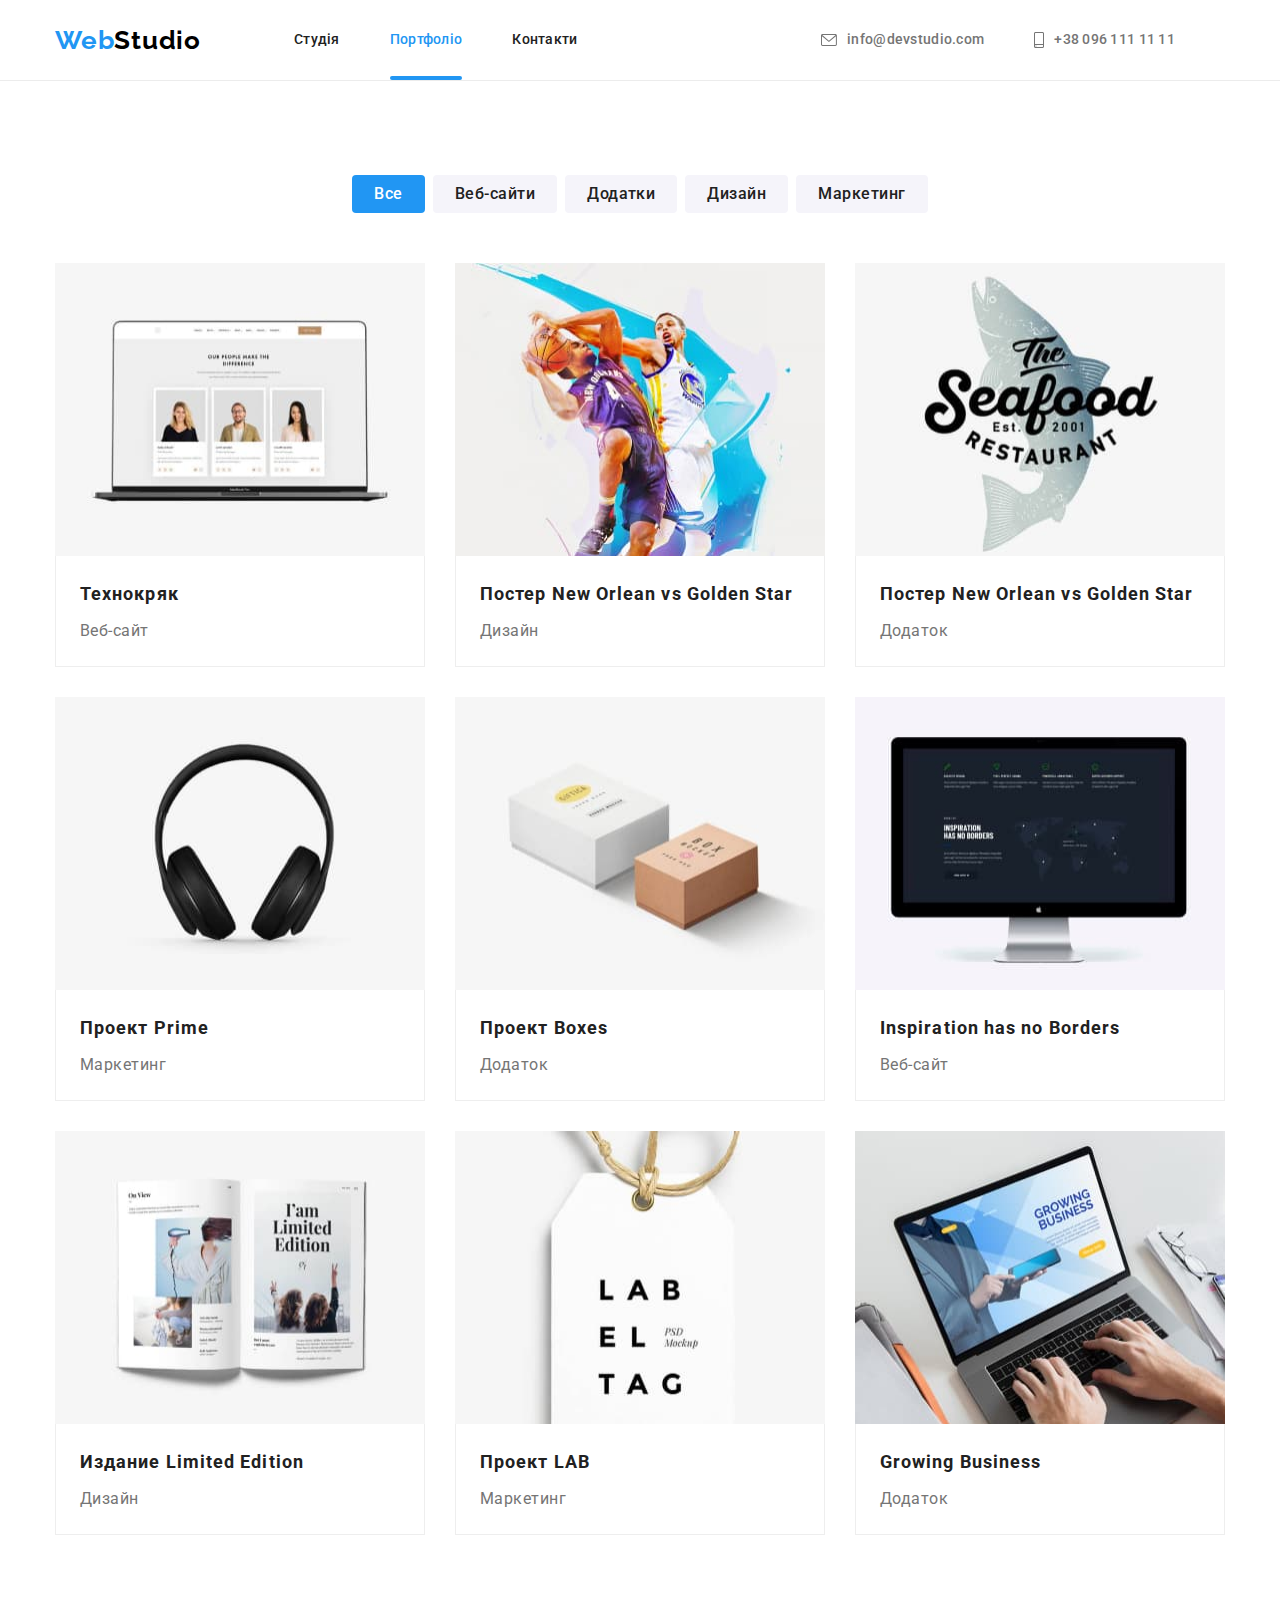
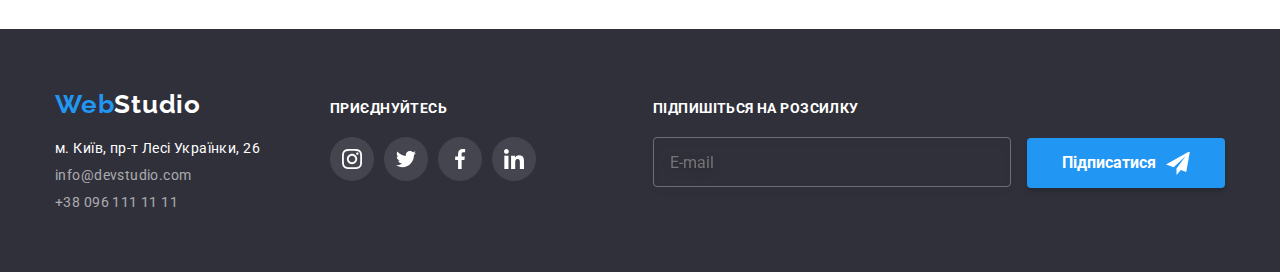
==== portfolio.html @ 0b7079de "Initial commit" ====
<!DOCTYPE html>
<html lang="uk">
  <head>
    <meta charset="UTF-8" />
    <meta http-equiv="X-UA-Compatible" content="IE=edge" />
    <meta name="viewport" content="width=device-width, initial-scale=1.0" />
    <title>WebStudio</title>
    <link rel="preconnect" href="https://fonts.googleapis.com" />
    <link rel="preconnect" href="https://fonts.gstatic.com" crossorigin />
    <link
      href="https://fonts.googleapis.com/css2?family=Raleway:wght@700&family=Roboto:wght@400;500;700;900&display=swap"
      rel="stylesheet"
    />
    <link
      rel="stylesheet"
      href="https://cdnjs.cloudflare.com/ajax/libs/modern-normalize/1.0.0/modern-normalize.min.css"
    />
    <link rel="stylesheet" href="./css/main.min.css" />
    <link rel="stylesheet" href="./css/styles.css" />
  </head>
  <body>
    <!--Header section-->
    <header class="header">
      <div class="container header__container">
        <nav class="nav">
          <a class="logo header__logo link" href="./index.html"
            ><span class="logo__accent">Web</span>Studio</a
          >

          <ul class="nav__list list">
            <li class="nav__item">
              <a class="nav__link link" href="./index.html">Студія</a>
            </li>

            <li class="nav__item">
              <a class="nav__link link nav__link--current" href="./portfolio.html">Портфоліо</a>
            </li>

            <li class="nav__item">
              <a class="nav__link link" href="">Контакти</a>
            </li>
          </ul>
        </nav>

        <ul class="header-contacts list">
          <li class="header-contacts__item">
            <a class="header-contacts__mail link" href="mailto:info@devstudio.com">
              <svg class="header-contacts__icon" width="16" height="12">
                <use href="./images/icons.svg#icon-mail"></use>
              </svg>
              info@devstudio.com
            </a>
          </li>

          <li class="header-contacts__item">
            <a class="header-contacts__phone link" href="tel:+380961111111">
              <svg class="header-contacts__icon" width="10" height="16">
                <use href="./images/icons.svg#icon-phone"></use>
              </svg>
              +38 096 111 11 11
            </a>
          </li>
        </ul>
      </div>
    </header>

    <main>
      <!--Portfolio-->

      <section class="portfolio section">
        <div class="container portfolio-container">
          <h1 class="visually-hidden">Портфоліо</h1>

          <!--Filter-->

          <ul class="filter-list list">
            <li class="filter-item">
              <button class="filter-btn filter-active-btn" type="button">Все</button>
            </li>
            <li class="filter-item">
              <button class="filter-btn" type="button">Веб-сайти</button>
            </li>
            <li class="filter-item">
              <button class="filter-btn" type="button">Додатки</button>
            </li>
            <li class="filter-item">
              <button class="filter-btn" type="button">Дизайн</button>
            </li>
            <li class="filter-item">
              <button class="filter-btn" type="button">Маркетинг</button>
            </li>
          </ul>

          <!--Portfolio list-->

          <ul class="portfolio-list list">
            <li class="portfolio-item">
              <a class="portfolio-link link" href="">
                <div class="portfolio-overlay">
                  <img
                    class="portfolio-img"
                    src="./images/portfolio/img1.jpg"
                    alt="Экран компьютера"
                    width="370"
                    height="295"
                  />
                  <div class="overlay">
                    <p class="overlay-text">
                      Ресурс пропонує комплексні пропозиції з різним рівнем функціоналу та сервісів.
                      Все це дозволить відвідувачу отримати вичерпні відомості про компанію чи
                      приватну особу.
                    </p>
                  </div>
                </div>
                <div class="portfolio-wrapper">
                  <h2 class="portfolio-title">Технокряк</h2>
                  <p class="portfolio-subtitle">Веб-сайт</p>
                </div>
              </a>
            </li>
            <li class="portfolio-item">
              <a class="portfolio-link link" href="">
                <div class="portfolio-overlay">
                  <img
                    class="portfolio-img"
                    src="./images/portfolio/img2.jpg"
                    alt="Дизайнерский рисунок баскетболистов"
                    width="370"
                    height="295"
                  />
                  <div class="overlay">
                    <p class="overlay-text">
                      Ресурс пропонує комплексні пропозиції з різним рівнем функціоналу та сервісів.
                      Все це дозволить відвідувачу отримати вичерпні відомості про компанію чи
                      приватну особу.
                    </p>
                  </div>
                </div>
                <div class="portfolio-wrapper">
                  <h2 class="portfolio-title">Постер New Orlean vs Golden Star</h2>
                  <p class="portfolio-subtitle">Дизайн</p>
                </div>
              </a>
            </li>
            <li class="portfolio-item">
              <a class="portfolio-link link" href="">
                <div class="portfolio-overlay">
                  <img
                    class="portfolio-img"
                    src="./images/portfolio/img3.jpg"
                    alt="Логотип ресторана с рыбными блюдами"
                    width="370"
                    height="295"
                  />
                  <div class="overlay">
                    <p class="overlay-text">
                      Ресурс пропонує комплексні пропозиції з різним рівнем функціоналу та сервісів.
                      Все це дозволить відвідувачу отримати вичерпні відомості про компанію чи
                      приватну особу.
                    </p>
                  </div>
                </div>
                <div class="portfolio-wrapper">
                  <h2 class="portfolio-title">Постер New Orlean vs Golden Star</h2>
                  <p class="portfolio-subtitle">Додаток</p>
                </div>
              </a>
            </li>
            <li class="portfolio-item">
              <a class="portfolio-link link" href="">
                <div class="portfolio-overlay">
                  <img
                    class="portfolio-img"
                    src="./images/portfolio/img4.jpg"
                    alt="Наушники"
                    width="370"
                    height="295"
                  />
                  <div class="overlay">
                    <p class="overlay-text">
                      Ресурс пропонує комплексні пропозиції з різним рівнем функціоналу та сервісів.
                      Все це дозволить відвідувачу отримати вичерпні відомості про компанію чи
                      приватну особу.
                    </p>
                  </div>
                </div>
                <div class="portfolio-wrapper">
                  <h2 class="portfolio-title">Проект Prime</h2>
                  <p class="portfolio-subtitle">Маркетинг</p>
                </div>
              </a>
            </li>
            <li class="portfolio-item">
              <a class="portfolio-link link" href="">
                <div class="portfolio-overlay">
                  <img
                    class="portfolio-img"
                    src="./images/portfolio/img5.jpg"
                    alt="Коробки"
                    width="370"
                    height="295"
                  />
                  <div class="overlay">
                    <p class="overlay-text">
                      Ресурс пропонує комплексні пропозиції з різним рівнем функціоналу та сервісів.
                      Все це дозволить відвідувачу отримати вичерпні відомості про компанію чи
                      приватну особу.
                    </p>
                  </div>
                </div>
                <div class="portfolio-wrapper">
                  <h2 class="portfolio-title">Проект Boxes</h2>
                  <p class="portfolio-subtitle">Додаток</p>
                </div>
              </a>
            </li>
            <li class="portfolio-item">
              <a class="portfolio-link link" href="">
                <div class="portfolio-overlay">
                  <img
                    class="portfolio-img"
                    src="./images/portfolio/img6.jpg"
                    alt="Монитор"
                    width="370"
                    height="295"
                  />
                  <div class="overlay">
                    <p class="overlay-text">
                      Ресурс пропонує комплексні пропозиції з різним рівнем функціоналу та сервісів.
                      Все це дозволить відвідувачу отримати вичерпні відомості про компанію чи
                      приватну особу.
                    </p>
                  </div>
                </div>
                <div class="portfolio-wrapper">
                  <h2 class="portfolio-title">Inspiration has no Borders</h2>
                  <p class="portfolio-subtitle">Веб-сайт</p>
                </div>
              </a>
            </li>
            <li class="portfolio-item">
              <a class="portfolio-link link" href="">
                <div class="portfolio-overlay">
                  <img
                    class="portfolio-img"
                    src="./images/portfolio/img7.jpg"
                    alt="Открытый журнал"
                    width="370"
                    height="295"
                  />
                  <div class="overlay">
                    <p class="overlay-text">
                      Ресурс пропонує комплексні пропозиції з різним рівнем функціоналу та сервісів.
                      Все це дозволить відвідувачу отримати вичерпні відомості про компанію чи
                      приватну особу.
                    </p>
                  </div>
                </div>
                <div class="portfolio-wrapper">
                  <h2 class="portfolio-title">Издание Limited Edition</h2>
                  <p class="portfolio-subtitle">Дизайн</p>
                </div>
              </a>
            </li>
            <li class="portfolio-item">
              <a class="portfolio-link link" href="">
                <div class="portfolio-overlay">
                  <img
                    class="portfolio-img"
                    src="./images/portfolio/img8.jpg"
                    alt="Бирка"
                    width="370"
                    height="295"
                  />
                  <div class="overlay">
                    <p class="overlay-text">
                      Ресурс пропонує комплексні пропозиції з різним рівнем функціоналу та сервісів.
                      Все це дозволить відвідувачу отримати вичерпні відомості про компанію чи
                      приватну особу.
                    </p>
                  </div>
                </div>
                <div class="portfolio-wrapper">
                  <h2 class="portfolio-title">Проект LAB</h2>
                  <p class="portfolio-subtitle">Маркетинг</p>
                </div>
              </a>
            </li>
            <li class="portfolio-item">
              <a class="portfolio-link link" href="">
                <div class="portfolio-overlay">
                  <img
                    class="portfolio-img"
                    src="./images/portfolio/img9.jpg"
                    alt="Открытый лептоп"
                    width="370"
                    height="295"
                  />
                  <div class="overlay">
                    <p class="overlay-text">
                      Ресурс пропонує комплексні пропозиції з різним рівнем функціоналу та сервісів.
                      Все це дозволить відвідувачу отримати вичерпні відомості про компанію чи
                      приватну особу.
                    </p>
                  </div>
                </div>
                <div class="portfolio-wrapper">
                  <h2 class="portfolio-title">Growing Business</h2>
                  <p class="portfolio-subtitle">Додаток</p>
                </div>
              </a>
            </li>
          </ul>
        </div>
      </section>
    </main>

    <!--Footer section-->
    <footer class="footer">
      <div class="footer__container container">
        <div class="footer__contacts">
          <a class="logo footer__logo link" href="./index.html"
            ><span class="logo__accent">Web</span>Studio</a
          >

          <address class="address">
            <a
              class="address__location link"
              href="https://goo.gl/maps/agiTG1LRNtwBtobM9"
              target="_blank"
              rel="noopener noreferrer"
              >м. Київ, пр-т Лесі&nbspУкраїнки,&nbsp26</a
            >
            <a class="address__mail link" href="mailto:info@devstudio.com"> info@devstudio.com</a>
            <a class="address__phone link" href="tel:+380961111111">+38 096 111 11 11</a>
          </address>
        </div>

        <div class="footer__wrapper">
          <p class="footer__title">приєднуйтесь</p>
          <ul class="footer__list list">
            <li class="footer__item">
              <a
                href="https://www.instagram.com/"
                class="footer__socials-link link"
                rel="noopener noreferrer"
                aria-label="instagram"
              >
                <svg class="footer__icon" width="20" height="20">
                  <use href="./images/icons.svg#icon-instagram"></use>
                </svg>
              </a>
            </li>
            <li class="footer__item">
              <a
                href="https://twitter.com/"
                class="footer__socials-link link"
                rel="noopener noreferrer"
                aria-label="twitter"
              >
                <svg class="footer__icon" width="20" height="20">
                  <use href="./images/icons.svg#icon-twitter"></use>
                </svg>
              </a>
            </li>
            <li class="footer__item">
              <a
                href="https://uk-ua.facebook.com/"
                class="footer__socials-link link"
                rel="noopener noreferrer"
                aria-label="facebook"
              >
                <svg class="footer__icon" width="20" height="20">
                  <use href="./images/icons.svg#icon-facebook"></use>
                </svg>
              </a>
            </li>
            <li class="footer__item">
              <a
                href="https://www.linkedin.com/"
                class="footer__socials-link link"
                rel="noopener noreferrer"
                aria-label="linkedin"
              >
                <svg class="footer__icon" width="20" height="20">
                  <use href="./images/icons.svg#icon-linkedin"></use>
                </svg>
              </a>
            </li>
          </ul>
        </div>

        <div class="subcription">
          <form name="subcription__form" autocomplete="on">
            <label class="subcription__label">
              <p class="subcription__title">Підпишіться на розсилку</p>
              <input
                class="subcription__input"
                type="email"
                name="subcription-email"
                placeholder="E-mail"
              />
            </label>
            <button class="subcription__btn" type="submit">
              <span>Підписатися</span>
              <svg class="subcription__icon" width="24" height="24">
                <use href="./images/icons.svg#icon-send"></use>
              </svg>
            </button>
          </form>
        </div>
      </div>
    </footer>
  </body>
</html>
---- css/main.min.css ----
:root{--primery-text-color: #212121;--secondary-text-color: #757575;--accent-text-color: #2196f3;--white-text-color: #ffffff;--accent-color: #2196f3;--primery-bgc-color: #ffffff;--secondary-bgc-color: #2f303a;--anim-hover: 250ms cubic-bezier(0.4, 0, 0.2, 1)}.visually-hidden{position:absolute;white-space:nowrap;width:1px;height:1px;overflow:hidden;border:0;padding:0;clip:rect(0 0 0 0);-webkit-clip-path:inset(50%);clip-path:inset(50%);margin:-1px}body{font-family:Roboto,sans-serif}.no-scroll{overflow:hidden}h1,h2,h3,h4,h5,p{margin:0}img{display:block}.link{text-decoration:none}.list{list-style:none;padding:0;margin:0}.section{padding-top:94px;padding-bottom:94px}.container{width:1200px;margin-left:auto;margin-right:auto;padding-left:15px;padding-right:15px}.section-title{font-weight:700;font-size:36px;line-height:1.16;text-align:center;letter-spacing:.03em;color:var(--primery-text-color);margin-bottom:50px}.hero__btn{display:block;font-weight:700;font-size:16px;line-height:1.875;font-family:inherit;color:var(--white-text-color);background-color:var(--accent-color);cursor:pointer;margin-left:auto;margin-right:auto;padding:10px 32px;-webkit-box-shadow:0px 4px 4px rgba(0,0,0,.15);box-shadow:0px 4px 4px rgba(0,0,0,.15);border-radius:4px;border-color:rgba(0,0,0,0);-webkit-transition:background-color var(--anim-hover);transition:background-color var(--anim-hover)}.hero__btn:hover,.hero__btn:focus{background-color:#188ce8}.logo{color:#000;font-family:"Raleway";font-weight:700;font-size:26px;line-height:1.19;letter-spacing:.03em}.logo__accent{color:var(--accent-text-color)}.header__logo{margin-right:93px}.footer__logo{display:block;color:var(--white-text-color);margin-right:0;margin-bottom:20px}.nav{display:-webkit-box;display:-ms-flexbox;display:flex;-webkit-box-align:center;-ms-flex-align:center;align-items:center}.nav__list{display:-webkit-box;display:-ms-flexbox;display:flex}.nav__item{font-weight:500;font-size:14px;line-height:1.14;letter-spacing:.02em;margin-right:50px}.nav__item__item:last-child{margin-right:0}.nav__link{display:block;padding-top:32px;padding-bottom:32px;color:var(--primery-text-color);-webkit-transition:color var(--anim-hover);transition:color var(--anim-hover)}.nav__link--current{color:var(--accent-text-color);position:relative}.nav__link--current::after{content:"";display:block;width:100%;height:4px;background-color:#2196f3;border-radius:2px;position:absolute;bottom:0}.nav__link:hover,.nav__link:focus{color:var(--accent-text-color)}.socials__link{display:-webkit-box;display:-ms-flexbox;display:flex;-webkit-box-align:center;-ms-flex-align:center;align-items:center;-webkit-box-pack:center;-ms-flex-pack:center;justify-content:center;width:40px;height:40px;border-radius:50%;color:#afb1b8;-webkit-transition:background-color var(--anim-hover),color var(--anim-hover);transition:background-color var(--anim-hover),color var(--anim-hover)}.socials__link:hover,.socials__link:focus{background-color:var(--accent-color);color:#fff}.socials__icon{fill:currentColor}.address__location,.address__mail,.address__phone{font-family:"Roboto";font-style:normal;font-weight:400;font-size:14px;line-height:1.2727272727;letter-spacing:.03em;color:#fff;-webkit-transition:color var(--anim-hover);transition:color var(--anim-hover)}.address a{display:block;margin-bottom:9px}.address a:last-child{margin-bottom:0px}.address__location{color:var(--white-text-color)}.address__mail,.address__phone{color:rgba(255,255,255,.6)}.address__location:focus,.address__mail:focus,.address__phone:focus,.address__location:hover,.address__mail:hover,.address__phone:hover{color:var(--accent-text-color)}.header{background-color:var(rimery-bgc-color);border-bottom:1px solid #ececec}.header__container{display:-webkit-box;display:-ms-flexbox;display:flex;-webkit-box-align:center;-ms-flex-align:center;align-items:center}.header-contacts{display:-webkit-box;display:-ms-flexbox;display:flex;margin-left:auto}.header-contacts__item{margin-right:50px;display:-webkit-box;display:-ms-flexbox;display:flex;-webkit-box-align:center;-ms-flex-align:center;align-items:center;gap:10px}.header-contacts__mail,.header-contacts__phone{font-weight:500;font-size:14px;line-height:1.14;letter-spacing:.02em;padding-top:32px;padding-bottom:32px;color:var(--secondary-text-color);display:-webkit-box;display:-ms-flexbox;display:flex;-webkit-box-align:center;-ms-flex-align:center;align-items:center;-webkit-transition:color var(--anim-hover);transition:color var(--anim-hover)}.header-contacts__item{display:-webkit-box;display:-ms-flexbox;display:flex;-ms-flex-wrap:nowrap;flex-wrap:nowrap}.header-contacts__mail:hover,.header-contacts__phone:hover,.header-contacts__mail:focus,.header-contacts__phone:focus{color:var(--accent-text-color)}.header-contacts__icon{margin-right:10px;fill:currentColor}.hero{background-color:var(--secondary-bgc-color);max-width:1600px;margin-left:auto;margin-right:auto;background-image:-webkit-gradient(linear, left top, left bottom, from(rgba(47, 48, 58, 0.4)), to(rgba(47, 48, 58, 0.4))),url("../images/hero/hero-bg.jpg");background-image:linear-gradient(to bottom, rgba(47, 48, 58, 0.4), rgba(47, 48, 58, 0.4)),url("../images/hero/hero-bg.jpg");background-repeat:no-repeat;background-position:center,center}.hero__container{padding-top:200px;padding-bottom:200px}.hero__title{font-weight:900;font-size:44px;line-height:1.36;text-align:center;letter-spacing:.06em;text-transform:uppercase;color:var(--white-text-color);margin-top:0;margin-bottom:30px}.about__list{display:-webkit-box;display:-ms-flexbox;display:flex;gap:30px}.about__thumb{width:270px;min-height:120px;background-color:#f5f4fa;border-radius:4px;display:-webkit-box;display:-ms-flexbox;display:flex;-webkit-box-align:center;-ms-flex-align:center;align-items:center;-webkit-box-pack:center;-ms-flex-pack:center;justify-content:center;gap:30px;margin-bottom:30px}.about__title{font-weight:700;font-size:14px;line-height:1.14;letter-spacing:.03em;text-transform:uppercase;color:var(--primery-text-color);margin-bottom:10px}.about__desc{font-size:14px;line-height:1.71;letter-spacing:.03em;color:var(--secondary-text-color);width:270px}.occupation{padding-top:0}.occupation__list{display:-webkit-box;display:-ms-flexbox;display:flex;gap:30px}.occupation__img{display:block}.occupation__thumb{position:relative}.occupation__label{position:absolute;bottom:0;width:100%;text-align:center;padding-top:27px;padding-bottom:27px;font-weight:700;font-size:14px;line-height:1.1428571429;letter-spacing:.03em;text-transform:uppercase;color:#fff;background:rgba(47,48,58,.8)}.team{background-color:#f5f4fa}.team__list{display:-webkit-box;display:-ms-flexbox;display:flex;gap:30px}.team__wrapper{padding-top:30px;padding-bottom:30px;background-color:#fff;-webkit-box-shadow:0px 1px 3px rgba(0,0,0,.12),0px 1px 1px rgba(0,0,0,.14),0px 2px 1px rgba(0,0,0,.2);box-shadow:0px 1px 3px rgba(0,0,0,.12),0px 1px 1px rgba(0,0,0,.14),0px 2px 1px rgba(0,0,0,.2);border-radius:0px 0px 4px 4px}.team__employee{font-weight:500;font-size:16px;line-height:1.18;color:var(--primery-text-color);text-align:center;margin-bottom:10px}.team__profession{display:block;font-weight:400;font-size:16px;line-height:1.18;text-align:center;letter-spacing:.03em;color:var(--secondary-text-color);margin-bottom:16px}.team__socials{display:-webkit-box;display:-ms-flexbox;display:flex;-webkit-box-align:center;-ms-flex-align:center;align-items:center;-webkit-box-pack:center;-ms-flex-pack:center;justify-content:center;gap:10px}.clients__list{display:-webkit-box;display:-ms-flexbox;display:flex;-ms-flex-wrap:nowrap;flex-wrap:nowrap;-webkit-box-pack:center;-ms-flex-pack:center;justify-content:center;gap:30px}.clients__item{display:-webkit-box;display:-ms-flexbox;display:flex}.clients__link{display:-webkit-box;display:-ms-flexbox;display:flex;width:170px;height:92px;border:1px solid #afb1b8;border-radius:4px;-webkit-box-align:center;-ms-flex-align:center;align-items:center;-webkit-box-pack:center;-ms-flex-pack:center;justify-content:center;color:#afb1b8;-webkit-transition:color var(--anim-hover),border var(--anim-hover);transition:color var(--anim-hover),border var(--anim-hover)}.clients__link:hover,.clients__link:focus{color:var(--accent-text-color);border:1px solid var(--accent-text-color)}.clients__icon{fill:currentColor}.footer{background-color:var(--secondary-bgc-color);padding-top:60px;padding-bottom:60px}.footer__container{display:-webkit-box;display:-ms-flexbox;display:flex;-webkit-box-align:baseline;-ms-flex-align:baseline;align-items:baseline;-webkit-box-pack:start;-ms-flex-pack:start;justify-content:flex-start}.footer__contacts{margin-right:70px}.footer__title,.subcription__title{font-family:"Roboto";font-weight:700;font-size:14px;line-height:1.2142857143;letter-spacing:.03em;text-transform:uppercase;color:var(--white-text-color);margin-bottom:20px}.footer__wrapper{margin-right:93px}.footer__list{display:-webkit-box;display:-ms-flexbox;display:flex;-ms-flex-line-pack:center;align-content:center;gap:10px}.footer__socials-link{width:44px;height:44px;border-radius:50%;background-color:rgba(255,255,255,.1);color:var(--white-text-color);display:-webkit-box;display:-ms-flexbox;display:flex;-webkit-box-align:center;-ms-flex-align:center;align-items:center;-webkit-box-pack:center;-ms-flex-pack:center;justify-content:center;-webkit-transition:background-color var(--anim-hover);transition:background-color var(--anim-hover)}.footer__socials-link:focus,.footer__socials-link:hover{background-color:#2196f3}.footer__icon{fill:currentColor}.subcription{margin-left:auto}.subcription__input{width:358px;height:50px;border:1px solid rgba(255,255,255,.3);-webkit-filter:drop-shadow(0px 4px 4px rgba(0, 0, 0, 0.15));filter:drop-shadow(0px 4px 4px rgba(0, 0, 0, 0.15));border-radius:4px;background-color:rgba(0,0,0,0);padding:15px 16px;margin-right:12px;outline:none;color:var(--white-text-color);-webkit-transition:border-color var(--anim-hover);transition:border-color var(--anim-hover)}.subcription__input:focus{border-color:#eee}.subcription__btn{display:-webkit-inline-box;display:-ms-inline-flexbox;display:inline-flex;width:198px;height:50px;padding:10px 28px;font-weight:700;font-size:16px;line-height:1.875;font-family:inherit;color:var(--white-text-color);cursor:pointer;background:#2196f3;-webkit-box-shadow:0px 4px 4px rgba(0,0,0,.15);box-shadow:0px 4px 4px rgba(0,0,0,.15);border-radius:4px;border-color:rgba(0,0,0,0);-webkit-box-align:center;-ms-flex-align:center;align-items:center;-webkit-box-pack:center;-ms-flex-pack:center;justify-content:center}.subcription__btn>span{margin-right:10px}.backdrop{position:fixed;top:0;left:0;width:100%;height:100%;background-color:rgba(0,0,0,.2);z-index:1000;-webkit-transition:opacity 500ms ease-in-out,visibility 500ms ease-in-out;transition:opacity 500ms ease-in-out,visibility 500ms ease-in-out}.backdrop--is-hidden{opacity:0;visibility:hidden;pointer-events:none}.modal{position:absolute;top:50%;left:50%;-webkit-transform:translate(-50%, -50%) scale(1);transform:translate(-50%, -50%) scale(1);width:528px;background-color:#fff;-webkit-box-shadow:0px 1px 3px rgba(0,0,0,.12),0px 1px 1px rgba(0,0,0,.14),0px 2px 1px rgba(0,0,0,.2);box-shadow:0px 1px 3px rgba(0,0,0,.12),0px 1px 1px rgba(0,0,0,.14),0px 2px 1px rgba(0,0,0,.2);border-radius:4px;padding:40px;-webkit-transition:opacity 500ms ease-in-out 200ms,-webkit-transform 500ms ease-in-out 200ms;transition:opacity 500ms ease-in-out 200ms,-webkit-transform 500ms ease-in-out 200ms;transition:transform 500ms ease-in-out 200ms,opacity 500ms ease-in-out 200ms;transition:transform 500ms ease-in-out 200ms,opacity 500ms ease-in-out 200ms,-webkit-transform 500ms ease-in-out 200ms}.backdrop--is-hidden .modal{-webkit-transform:translate(-30%, -30%) scale(0.3) rotate(1turn);transform:translate(-30%, -30%) scale(0.3) rotate(1turn)}.modal__btn--close{position:absolute;top:8px;right:8px;display:-webkit-box;display:-ms-flexbox;display:flex;-webkit-box-align:center;-ms-flex-align:center;align-items:center;-webkit-box-pack:center;-ms-flex-pack:center;justify-content:center;width:30px;height:30px;padding:0;border:1px solid rgba(0,0,0,.1);border-radius:50%;background-color:rgba(0,0,0,0);cursor:pointer}.modal__btn--close>.modal__icon--close{fill:#000;-webkit-transition:fill var(--anim-hover);transition:fill var(--anim-hover)}.modal__btn--close:focus>.modal__icon--close,.modal__btn--close:hover>.modal__icon--close{fill:var(--accent-color)}.modal__form{display:-webkit-box;display:-ms-flexbox;display:flex;-webkit-box-orient:vertical;-webkit-box-direction:normal;-ms-flex-direction:column;flex-direction:column;-webkit-box-align:center;-ms-flex-align:center;align-items:center}.modal__title{font-weight:700;font-size:20px;line-height:1.15;text-align:center;letter-spacing:.03em;color:#212121;margin-bottom:12px}.modal__field{display:block;position:relative;margin-bottom:10px}.modal__field--last{margin-bottom:20px}.modal__desc{display:block;font-weight:400;font-size:12px;line-height:1.1666666667;letter-spacing:.01em;color:#757575;margin-bottom:4px}.modal__input{height:40px;width:448px;border:1px solid rgba(33,33,33,.2);border-radius:4px;padding:12px 42px;cursor:pointer;outline:none;-webkit-transition:border-color var(--anim-hover),fill var(--anim-hover);transition:border-color var(--anim-hover),fill var(--anim-hover)}.modal__input:focus{border-color:#188ce8}.modal__textarea{resize:none;width:448px;height:120px;border:1px solid rgba(33,33,33,.2);border-radius:4px;font-weight:400;font-size:12px;line-height:14px;letter-spacing:.01em;color:#000;padding:12px 16px;outline:none;-webkit-transition:border-color var(--anim-hover);transition:border-color var(--anim-hover)}.modal__textarea:focus{border-color:#188ce8}.modal__input-icon{position:absolute;top:28px;left:12px;fill:#000}.modal__input:focus+.modal__input-icon{fill:#188ce8}.modal__agreement{display:-webkit-box;display:-ms-flexbox;display:flex;-webkit-box-align:baseline;-ms-flex-align:baseline;align-items:baseline;gap:9px;font-weight:400;font-size:14px;line-height:1.7142857143;letter-spacing:.03em;color:#757575;margin-bottom:30px;padding-left:9px;position:relative}.modal__text{-webkit-user-select:none;-moz-user-select:none;-ms-user-select:none;user-select:none}.modal__link{color:var(--accent-text-color);text-decoration:underline}.modal__btn--submit{display:block;font-weight:700;font-size:16px;line-height:1.875;font-family:inherit;color:var(--white-text-color);background-color:var(--accent-color);cursor:pointer;margin-left:0 auto;padding:10px 52px;-webkit-box-shadow:0px 4px 4px rgba(0,0,0,.15);box-shadow:0px 4px 4px rgba(0,0,0,.15);border-radius:4px;border-color:rgba(0,0,0,0)}.modal__agreement-icon{-ms-flex-item-align:center;align-self:center}.modal__agreement-icon--check{opacity:0}.modal__agreement-input:checked+.modal__agreement-icon .modal__agreement-icon--check{opacity:1}.modal__agreement-input--visuaaly-hidden{position:absolute;white-space:nowrap;width:1px;height:1px;overflow:hidden;border:0;padding:0;clip:rect(0 0 0 0);-webkit-clip-path:inset(50%);clip-path:inset(50%);margin:-1px}.filter-btn{display:block;max-width:150px;min-width:25px;min-height:26px;padding:6px 22px;font-weight:500;font-size:16px;line-height:1.62;text-align:center;letter-spacing:.03em;font-family:inherit;color:var(--primery-text-color);background-color:#f5f4fa;cursor:pointer;border:none;border-radius:4px;-webkit-transition:color var(--anim-hover),background-color var(--anim-hover);transition:color var(--anim-hover),background-color var(--anim-hover)}.filter-btn:hover,.filter-btn:focus{color:var(--white-text-color);background-color:var(--accent-color);-webkit-box-shadow:0px 3px 1px rgba(0,0,0,.1),0px 1px 2px rgba(0,0,0,.08),0px 2px 2px rgba(0,0,0,.12);box-shadow:0px 3px 1px rgba(0,0,0,.1),0px 1px 2px rgba(0,0,0,.08),0px 2px 2px rgba(0,0,0,.12)}.filter-active-btn{background-color:var(--accent-color);color:var(--white-text-color)}.filter-list{display:-webkit-box;display:-ms-flexbox;display:flex;margin-bottom:50px;-webkit-box-pack:center;-ms-flex-pack:center;justify-content:center;gap:8px}.portfolio-title{font-weight:700;font-size:18px;line-height:2;letter-spacing:.06em;color:var(--primery-text-color);margin-bottom:4px}.portfolio-subtitle{font-weight:400;font-size:16px;line-height:1.88;letter-spacing:.03em;color:var(--secondary-text-color)}.portfolio-list{display:-webkit-box;display:-ms-flexbox;display:flex;-ms-flex-wrap:wrap;flex-wrap:wrap;gap:30px}.portfolio-item{-ms-flex-preferred-size:calc((100% - 30 * (3 - 1)) / 3);flex-basis:calc((100% - 30 * (3 - 1)) / 3);-webkit-transition:-webkit-box-shadow var(--anim-hover);transition:-webkit-box-shadow var(--anim-hover);transition:box-shadow var(--anim-hover);transition:box-shadow var(--anim-hover), -webkit-box-shadow var(--anim-hover)}.portfolio-item:hover,.portfolio-item:focus{-webkit-box-shadow:0px 1px 1px rgba(0,0,0,.12),0px 4px 4px rgba(0,0,0,.06),1px 4px 6px rgba(0,0,0,.16);box-shadow:0px 1px 1px rgba(0,0,0,.12),0px 4px 4px rgba(0,0,0,.06),1px 4px 6px rgba(0,0,0,.16)}.portfolio-img{display:block;margin-bottom:-2px}.portfolio-overlay{position:relative;overflow:hidden}.overlay{position:absolute;top:0;left:0;width:100%;background-color:rgba(33,150,243,.9);-webkit-transform:translateY(100%);transform:translateY(100%);-webkit-transition:-webkit-transform 500ms ease-in;transition:-webkit-transform 500ms ease-in;transition:transform 500ms ease-in;transition:transform 500ms ease-in, -webkit-transform 500ms ease-in}.portfolio-link:hover .overlay{-webkit-transform:translateY(0);transform:translateY(0)}.overlay-text{font-weight:400;font-size:18px;line-height:1.5555555556;letter-spacing:.03em;padding:63px 24px;color:#fff;-webkit-user-select:none;-moz-user-select:none;-ms-user-select:none;user-select:none}.portfolio-wrapper{padding:20px 24px;border:1px solid #eee;border-top:none}/*# sourceMappingURL=main.min.css.map */
---- css/styles.css ----
/* :root {
  --primery-text-color: #212121;
  --secondary-text-color: #757575;
  --accent-text-color: #2196f3;
  --white-text-color: #ffffff;

  --accent-color: #2196f3;
  --primery-bgc-color: #ffffff;
  --secondary-bgc-color: #2f303a;

  --anim-hover: 250ms cubic-bezier(0.4, 0, 0.2, 1);
}

body {
  font-family: Roboto, sans-serif;
}

.no-scroll {
  overflow: hidden;
} */

/* reset styles*/

/* h1,
h2,
h3,
h4,
h5,
p {
  margin: 0;
}

img {
  display: block;
}

.link {
  text-decoration: none;
}

.list {
  list-style: none;
  padding: 0;
  margin: 0;
} */

/* .container {
  width: 1200px;
   margin-left: auto;
  margin-right: auto;
  padding-left: 15px;
  padding-right: 15px;
} */

/* .section {
  padding-top: 94px;
  padding-bottom: 94px;
  } */

/* .section-title {
  margin-bottom: 50px;

  font-weight: 700;
  font-size: 36px;
  line-height: 1.16;
  text-align: center;
  letter-spacing: 0.03em;
  color: var(--primery-text-color);
} */

/**
|============================
| Header
|============================
*/

/* .header {
  background-color: var(rimery-bgc-color);
  border-bottom: 1px solid #ececec;
}

.header__container {
  display: flex;
  align-items: center;
} */

/* .logo {
  color: #000000;
  font-family: 'Raleway';
  font-weight: 700;
  font-size: 26px;
  line-height: 1.19;
  letter-spacing: 0.03em;
}

.logo__accent {
  color: var(--accent-text-color);
}

.header__logo {
  margin-right: 93px;
} */

/* .nav {
  display: flex;
  align-items: center;
}

.nav__list {
  display: flex;
}

.nav__item {
  font-weight: 500;
  font-size: 14px;
  line-height: 1.14;
  letter-spacing: 0.02em;
  margin-right: 50px;
}

.nav__item:last-child {
  margin-right: 0;
}

.nav__link {
  display: block;
  padding-top: 32px;
  padding-bottom: 32px;
  color: var(--primery-text-color);

  transition: color var(--anim-hover);
}

.nav__link--current {
  color: var(--accent-text-color);
  position: relative;
}

.nav__link--current::after {
  content: '';
  display: block;
  width: 100%;
  height: 4px;
  background-color: rgba(33, 150, 243, 1);
  border-radius: 2px;

  position: absolute;
  bottom: 0;
}

.nav__link:hover,
.nav__link:focus {
  color: var(--accent-text-color);
} */

/* .header-contacts {
  display: flex;
  margin-left: auto;
}

.header-contacts__item {
  margin-right: 50px;
  display: flex;
  align-items: center;
  gap: 10px;
}

.header-contacts__mail,
.header-contacts__phone {
  font-weight: 500;
  font-size: 14px;
  line-height: 1.14;
  letter-spacing: 0.02em;

  padding-top: 32px;
  padding-bottom: 32px;

  color: var(--secondary-text-color);

  display: flex;
  align-items: center;
  transition: color var(--anim-hover);
}

.header-contacts__item {
  display: flex;
  flex-wrap: nowrap;
}

.header-contacts__mail:hover,
.header-contacts__phone:hover,
.header-contacts__mail:focus,
.header-contacts__phone:focus {
  color: var(--accent-text-color);
}

.header-contacts__icon {
  margin-right: 10px;
  fill: currentColor;
} */

/**
|============================
| Main page
|============================
*/

/**
|============================
| Неrо section
|============================
*/

/* .hero {
  background-color: var(--secondary-bgc-color);
  max-width: 1600px;
  margin-left: auto;
  margin-right: auto;
  background-image: linear-gradient(to bottom, rgba(47, 48, 58, 0.4), rgba(47, 48, 58, 0.4)),
    url('../images/hero/hero-bg.jpg');
  background-repeat: no-repeat;
  background-position: center, center;
}

.hero__container {
  padding-top: 200px;
  padding-bottom: 200px;
}

.hero__title {
  font-weight: 900;
  font-size: 44px;
  line-height: 1.36;
  text-align: center;
  letter-spacing: 0.06em;
  text-transform: uppercase;
  color: var(--white-text-color);

  margin-top: 0;
  margin-bottom: 30px;
} */

/* .hero__btn {
  display: block;

  font-weight: 700;
  font-size: 16px;
  line-height: calc(30 / 16);
  font-family: inherit;

  color: var(--white-text-color);
  background-color: var(--accent-color);

  cursor: pointer;
  margin-left: auto;
  margin-right: auto;
  padding: 10px 32px;

  box-shadow: 0px 4px 4px rgba(0, 0, 0, 0.15);
  border-radius: 4px;
  border-color: transparent;

  transition: background-color var(--anim-hover);
}

.hero__btn:hover,
.hero__btn:focus {
  background-color: #188ce8;
} */

/**
|============================
| About section
|============================
*/

/* .about__list {
  display: flex;
  gap: 30px;
}

.about__thumb {
  width: 270px;
  min-height: 120px;
  background-color: #f5f4fa;
  border-radius: 4px;

  display: flex;
  align-items: center;
  justify-content: center;
  gap: 30px;
  margin-bottom: 30px;
}

.about__title {
  font-weight: 700;
  font-size: 14px;
  line-height: 1.14;
  letter-spacing: 0.03em;
  text-transform: uppercase;
  color: var(--primery-text-color);
  margin-bottom: 10px;
}

.about__desc {
  font-size: 14px;
  line-height: 1.71;
  letter-spacing: 0.03em;
  color: var(--secondary-text-color);
  width: 270px;
} */

/**
|============================
| Occupation section
|============================
*/

/* .occupation {
  padding-top: 0;
}

.occupation__list {
  display: flex;
  gap: 30px;
}

.occupation__img {
  display: block;
}

.occupation__thumb {
  position: relative;
}

.occupation__label {
  position: absolute;
  bottom: 0;
  width: 100%;
  text-align: center;
  padding-top: 27px;
  padding-bottom: 27px;

  font-weight: 700;
  font-size: 14px;
  line-height: calc(16 / 14);
  letter-spacing: 0.03em;
  text-transform: uppercase;

  color: #ffffff;
  background: rgba(47, 48, 58, 0.8);
} */

/**
|============================
| Teem section
|============================
*/

/* .team {
  background-color: #f5f4fa;
}

.team__list {
  display: flex;
  gap: 30px;
}

.team__wrapper {
  padding-top: 30px;
  padding-bottom: 30px;
  background-color: #ffffff;
  box-shadow: 0px 1px 3px rgba(0, 0, 0, 0.12), 0px 1px 1px rgba(0, 0, 0, 0.14),
    0px 2px 1px rgba(0, 0, 0, 0.2);
  border-radius: 0px 0px 4px 4px;
}

.team__employee {
  font-weight: 500;
  font-size: 16px;
  line-height: 1.18;
  color: var(--primery-text-color);
  text-align: center;
  margin-bottom: 10px;
}

.team__profession {
  display: block;
  font-weight: 400;
  font-size: 16px;
  line-height: 1.18;
  text-align: center;
  letter-spacing: 0.03em;
  color: var(--secondary-text-color);
  margin-bottom: 16px;
}

.team__socials {
  display: flex;
  align-items: center;
  justify-content: center;
  gap: 10px;
} */

/* .socials__link {
  display: flex;
  align-items: center;
  justify-content: center;
  width: 40px;
  height: 40px;
   border-radius: 50%;
  color: #afb1b8;

  transition: background-color var(--anim-hover), color var(--anim-hover);
}

.socials__link:hover,
.socials__link:focus {
  background-color: var(--accent-color);
  color: #ffffff;
}

.socials__icon {
  fill: currentColor;
} */

/**
|============================
| Clients section
|============================
*/

/* .clients__list {
  display: flex;
  flex-wrap: nowrap;
  justify-content: center;
  gap: 30px;
}

.clients__item {
  display: flex;
}

.clients__link {
  display: flex;
  width: 170px;
  height: 92px;
  border: 1px solid #afb1b8;
  border-radius: 4px;
  align-items: center;
  justify-content: center;
  color: #afb1b8;

  transition: color var(--anim-hover), border var(--anim-hover);
}

.clients__icon {
  fill: currentColor;
}

.clients__link:hover,
.clients__link:focus {
  color: var(--accent-text-color);
  border: 1px solid var(--accent-text-color);
} */

/**
|============================
| Footer
|============================
*/

/* .footer {
  background-color: var(--secondary-bgc-color);
  padding-top: 60px;
  padding-bottom: 60px;
}

.footer__container {
  display: flex;
  align-items: baseline;
  justify-content: flex-start;
}

.footer__contacts {
  margin-right: 70px;
}

.footer__logo {
  display: block;

  color: var(--white-text-color);
  margin-right: 0;
  margin-bottom: 20px;
} */

/* .address__location,
.address__mail,
.address__phone {
  font-family: 'Roboto';
  font-style: normal;
  font-weight: 400;
  font-size: 14px;
  line-height: calc(14 / 11);
  letter-spacing: 0.03em;

  color: #ffffff;

  transition: color var(--anim-hover);
}

.address a {
  display: block;
  margin-bottom: 9px;
}

.address a:last-child {
  margin-bottom: 0px;
}

.address__location {
  color: var(--white-text-color);
}

.address__mail,
.address__phone {
  color: rgba(255, 255, 255, 0.6);
}

.address__location:focus,
.address__mail:focus,
.address__phone:focus,
.address__location:hover,
.address__mail:hover,
.address__phone:hover {
  color: var(--accent-text-color);
} */

/* .footer__title,
.subcription__title {
  font-family: 'Roboto';
  font-weight: 700;
  font-size: 14px;
  line-height: calc(17 / 14);
  letter-spacing: 0.03em;
  text-transform: uppercase;
  color: var(--white-text-color);
  margin-bottom: 20px;
}

.footer__wrapper {
  margin-right: 93px;
}

.footer__list {
  display: flex;
  align-content: center;
  gap: 10px;
}

.footer__socials-link {
  width: 44px;
  height: 44px;
  border-radius: 50%;
  background-color: rgba(255, 255, 255, 0.1);
  color: var(--white-text-color);

  display: flex;
  align-items: center;
  justify-content: center;

  transition: background-color var(--anim-hover);
}

.footer__socials-link:focus,
.footer__socials-link:hover {
  background-color: #2196f3;
}

.footer__icon {
  fill: currentColor;
}

.subcription {
  margin-left: auto;
}

.subcription__input {
  width: 358px;
  height: 50px;
  border: 1px solid rgba(255, 255, 255, 0.3);
  filter: drop-shadow(0px 4px 4px rgba(0, 0, 0, 0.15));
  border-radius: 4px;
  background-color: transparent;
  padding: 15px 16px;
  margin-right: 12px;
  outline: none;

  color: var(--white-text-color);
  transition: border-color var(--anim-hover);
}

.subcription__input:focus {
  border-color: #eeeeee;
}

.subcription__btn {
  display: inline-flex;
  width: 198px;
  height: 50px;
  padding: 10px 28px;
  font-weight: 700;
  font-size: 16px;
  line-height: calc(30 / 16);
  font-family: inherit;

  color: var(--white-text-color);
  cursor: pointer;
  background: #2196f3;
  box-shadow: 0px 4px 4px rgba(0, 0, 0, 0.15);
  border-radius: 4px;
  border-color: transparent;
  align-items: center;
  justify-content: center;
}

.subcription__btn > span {
  margin-right: 10px;
} */

/**
|============================
| Portfolio Page
|============================
*/

/* .filter-btn {
  display: block;
  max-width: 150px;
  min-width: 25px;
  min-height: 26px;
  padding: 6px 22px;

  font-weight: 500;
  font-size: 16px;
  line-height: 1.62;
  text-align: center;
  letter-spacing: 0.03em;
  font-family: inherit;

  color: var(--primery-text-color);
  background-color: #f5f4fa;

  cursor: pointer;

  border: none;
  border-radius: 4px;

  transition: color var(--anim-hover), background-color var(--anim-hover);
}

.filter-active-btn {
  background-color: var(--accent-color);
  color: var(--white-text-color);
}

.filter-btn:hover,
.filter-btn:focus {
  color: var(--white-text-color);
  background-color: var(--accent-color);
}

.visually-hidden {
  position: absolute;
  white-space: nowrap;
  width: 1px;
  height: 1px;
  overflow: hidden;
  border: 0;
  padding: 0;
  clip: rect(0 0 0 0);
  clip-path: inset(50%);
  margin: -1px;
}

.portfolio-title {
  font-weight: 700;
  font-size: 18px;
  line-height: 2;
  letter-spacing: 0.06em;
  color: var(--primery-text-color);
}

.portfolio-subtitle {
  font-weight: 400;
  font-size: 16px;
  line-height: 1.88;
  letter-spacing: 0.03em;
  color: var(--secondary-text-color);
}

.filter-list {
  display: flex;
  margin-bottom: 50px;
  justify-content: center;
  gap: 8px;
}

.portfolio-list {
  display: flex;
  flex-wrap: wrap;
  gap: 30px;
}

.portfolio-item {
  flex-basis: calc((100% - 2 * 30) / 3);
  transition: box-shadow var(--anim-hover);
}

.portfolio-item:hover,
.portfolio-item:focus {
  box-shadow: 0px 1px 1px rgba(0, 0, 0, 0.12), 0px 4px 4px rgba(0, 0, 0, 0.06),
    1px 4px 6px rgba(0, 0, 0, 0.16);
}

.portfolio-img {
  display: block;
  margin-bottom: -2px;
}

.portfolio-overlay {
  position: relative;
  overflow: hidden;
}

.overlay {
  position: absolute;
  top: 0;
  left: 0;
  width: 100%;
  background-color: rgba(33, 150, 243, 0.9);

  transform: translateY(100%);
  transition: transform 500ms ease-in;
}

.portfolio-link:hover .overlay {
  transform: translateY(0);
}

.overlay-text {
  font-weight: 400;
  font-size: 18px;
  line-height: calc(28 / 18);
  letter-spacing: 0.03em;
  padding: 63px 24px;
  color: #ffffff;
  user-select: none;
}

.portfolio-wrapper {
  padding: 20px 24px;
  border: 1px solid #eeeeee;
  border-top: none;
}

.portfolio-title {
  margin-bottom: 4px;
}

.filter-btn:hover,
.filter-btn:focus {
  box-shadow: 0px 3px 1px rgba(0, 0, 0, 0.1), 0px 1px 2px rgba(0, 0, 0, 0.08),
    0px 2px 2px rgba(0, 0, 0, 0.12);
} */

/** 
|============================
| Modal-window
|============================
*/
/* 
.backdrop {
  position: fixed;
  top: 0;
  left: 0;
  width: 100%;
  height: 100%;
  background-color: rgba(0, 0, 0, 0.2);
  z-index: 1000;

  transition: opacity 500ms ease-in-out, visibility 500ms ease-in-out;
}

.backdrop--is-hidden {
  opacity: 0;
  visibility: hidden;
  pointer-events: none;
}

.modal {
  position: absolute;
  top: 50%;
  left: 50%;
  transform: translate(-50%, -50%) scale(1);
  width: 528px;

  background-color: #fff;
  box-shadow: 0px 1px 3px rgba(0, 0, 0, 0.12), 0px 1px 1px rgba(0, 0, 0, 0.14),
    0px 2px 1px rgba(0, 0, 0, 0.2);
  border-radius: 4px;
  padding: 40px;

  transition: transform 500ms ease-in-out 200ms, opacity 500ms ease-in-out 200ms;
}

.backdrop--is-hidden .modal {
  transform: translate(-30%, -30%) scale(0.3) rotate(1turn);
}

.modal__btn--close {
  position: absolute;
  top: 8px;
  right: 8px;

  display: flex;
  align-items: center;
  justify-content: center;
  width: 30px;
  height: 30px;
  padding: 0;

  border: 1px solid rgba(0, 0, 0, 0.1);
  border-radius: 50%;
  background-color: transparent;
  cursor: pointer;
}

.modal__btn--close > .modal__icon--close {
  fill: #000000;
  transition: fill var(--anim-hover);
}

.modal__btn--close:focus > .modal__icon--close,
.modal__btn--close:hover > .modal__icon--close {
  fill: var(--accent-color);
}

.modal__form {
  display: flex;
  flex-direction: column;
  align-items: center;
}

.modal__title {
  font-weight: 700;
  font-size: 20px;
  line-height: calc(23 / 20);
  text-align: center;
  letter-spacing: 0.03em;

  color: #212121;
  margin-bottom: 12px;
}

.modal__field {
  display: block;
  position: relative;
  margin-bottom: 10px;
}

.modal__field--last {
  margin-bottom: 20px;
}

.modal__desc {
  display: block;
  font-weight: 400;
  font-size: 12px;
  line-height: calc(14 / 12);
  letter-spacing: 0.01em;

  color: #757575;
  margin-bottom: 4px;
}

.modal__input {
  height: 40px;
  width: 448px;
  border: 1px solid rgba(33, 33, 33, 0.2);
  border-radius: 4px;
  padding: 12px 42px;
  cursor: pointer;
  outline: none;
  transition: border-color var(--anim-hover), fill var(--anim-hover);
}

.modal__input:focus,
.modal__textarea:focus {
  border-color: #188ce8;
}

.modal__input:focus + .modal__input-icon {
  fill: #188ce8;
}

.modal__input-icon {
  position: absolute;
  top: 28px;
  left: 12px;
  fill: black;
}

.modal__textarea {
  resize: none;
  width: 448px;
  height: 120px;
  border: 1px solid rgba(33, 33, 33, 0.2);
  border-radius: 4px;

  font-weight: 400;
  font-size: 12px;
  line-height: 14px;
  letter-spacing: 0.01em;

  color: black;
  padding: 12px 16px;

  outline: none;

  transition: border-color var(--anim-hover);
}

.modal__agreement {
  display: flex;
  align-items: baseline;
  gap: 9px;

  font-weight: 400;
  font-size: 14px;
  line-height: calc(24 / 14);
  letter-spacing: 0.03em;

  color: #757575;

  margin-bottom: 30px;
  padding-left: 9px;

  position: relative;
}

.modal__text {
  user-select: none;
}

.modal__link {
  color: var(--accent-text-color);
  text-decoration: underline;
}

.modal__btn--submit {
  display: block;

  font-weight: 700;
  font-size: 16px;
  line-height: calc(30 / 16);
  font-family: inherit;

  color: var(--white-text-color);
  background-color: var(--accent-color);

  cursor: pointer;
  margin-left: 0 auto;
  padding: 10px 52px;

  box-shadow: 0px 4px 4px rgba(0, 0, 0, 0.15);
  border-radius: 4px;
  border-color: transparent;
}

.modal__agreement-icon {
  align-self: center;
}

.modal__agreement-icon--check {
  opacity: 0;
}

.modal__agreement-input:checked + .modal__agreement-icon .modal__agreement-icon--check {
  opacity: 1;
}

.modal__agreement-input--visuaaly-hidden {
  position: absolute;
  white-space: nowrap;
  width: 1px;
  height: 1px;
  overflow: hidden;
  border: 0;
  padding: 0;
  clip: rect(0 0 0 0);
  clip-path: inset(50%);
  margin: -1px;
} */
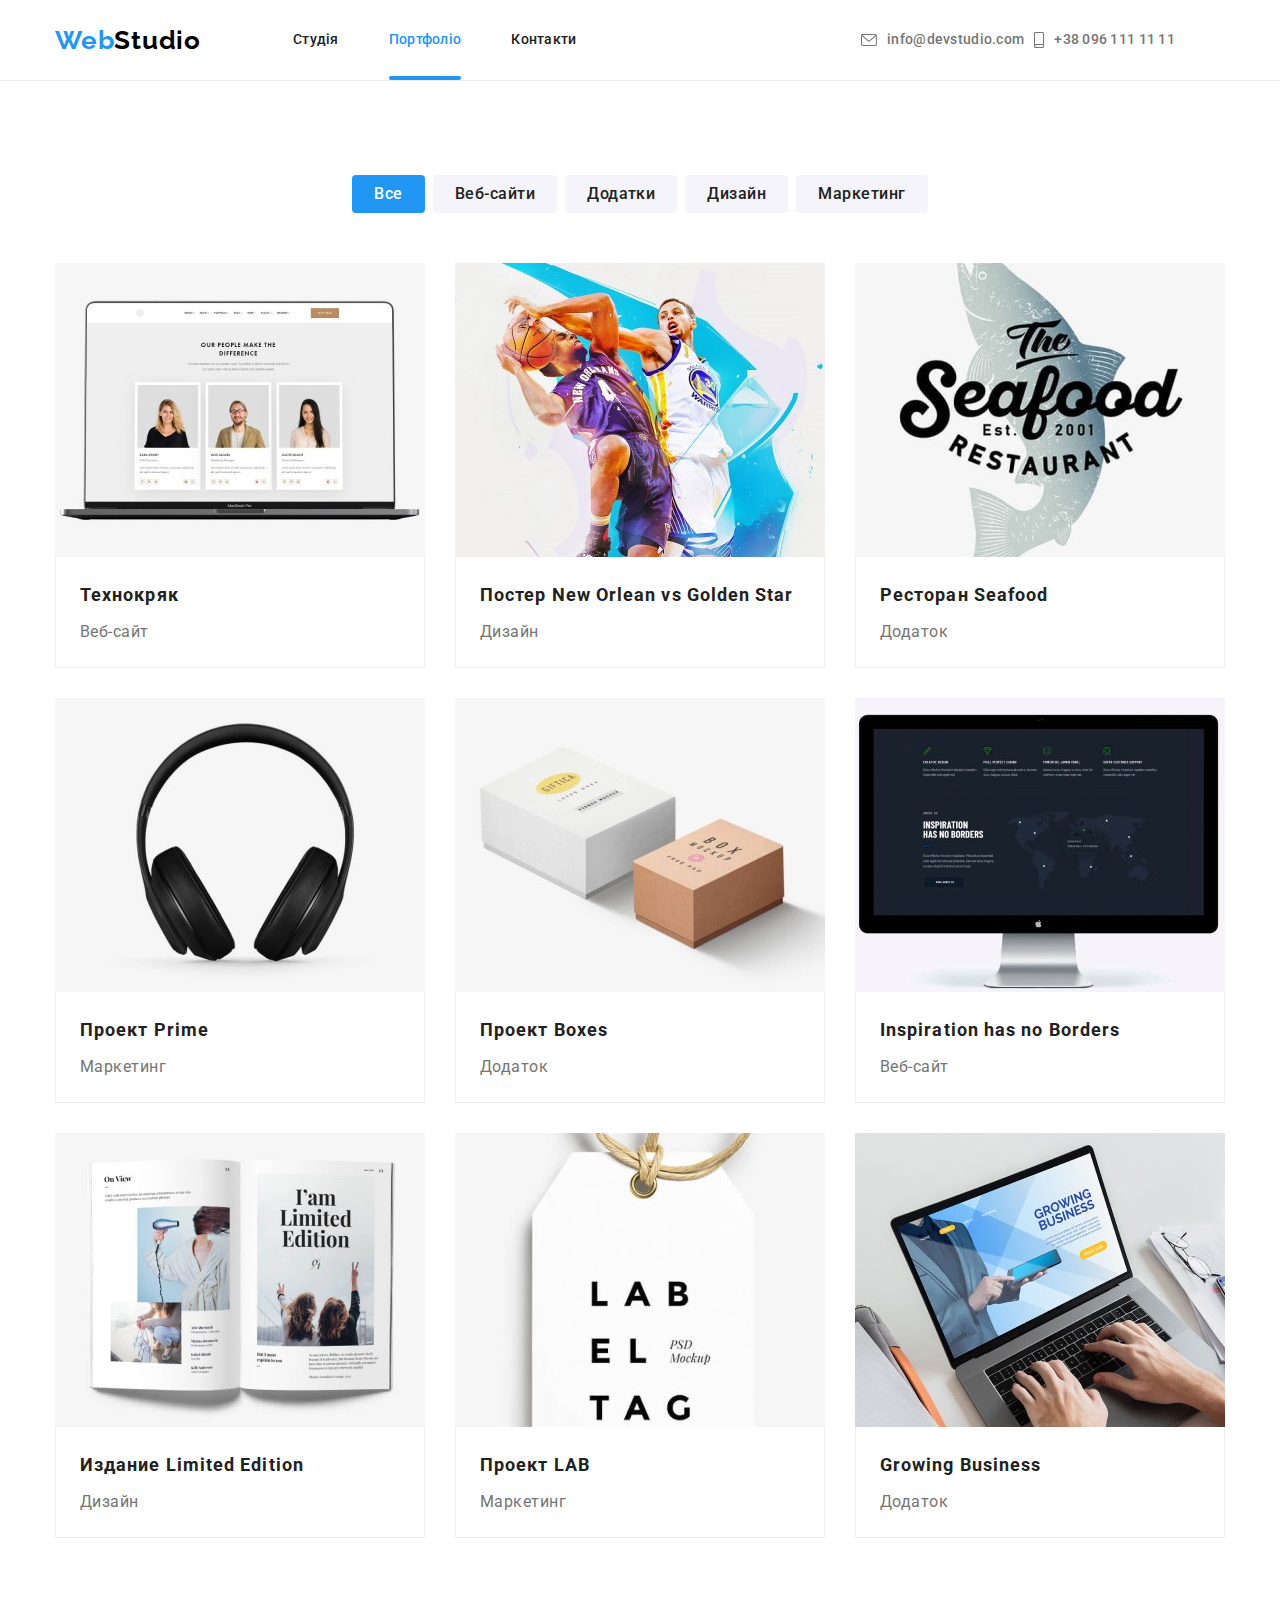
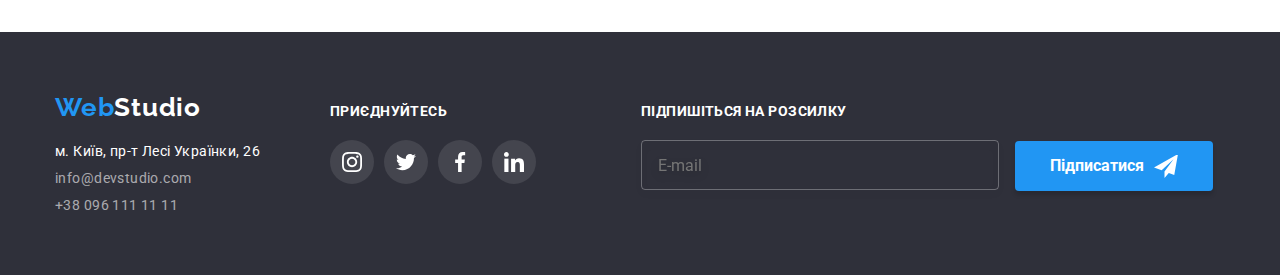
==== commit 0141369b: "adaptive end" ====
--- a/portfolio.html
+++ b/portfolio.html
@@ -97,13 +97,37 @@
             <li class="portfolio-item">
               <a class="portfolio-link link" href="">
                 <div class="portfolio-overlay">
-                  <img
-                    class="portfolio-img"
-                    src="./images/portfolio/img1.jpg"
-                    alt="Экран компьютера"
-                    width="370"
-                    height="295"
-                  />
+                  <picture>
+                    <source
+                      media="(min-width: 1200px)"
+                      srcset="
+                        ./images/portfolio/img@1x_sm.jpg 1x,
+                        ./images/portfolio/img@2x_sm.jpg 2x
+                      "
+                    />
+
+                    <source
+                      media="(min-width: 768px)"
+                      srcset="
+                        ./images/portfolio/img@1x_md.jpg 1x,
+                        ./images/portfolio/img@2x_md.jpg 2x
+                      "
+                    />
+
+                    <source
+                      media="(max-width: 767px)"
+                      srcset="
+                        ./images/portfolio/img@1x_lg.jpg 1x,
+                        ./images/portfolio/img@2x_lg.jpg 2x
+                      "
+                    />
+                    <img
+                      class="portfolio-img"
+                      src="./images/portfolio/img@1x_sm.jpg"
+                      alt="Экран компьютера"
+                    />
+                  </picture>
+
                   <div class="overlay">
                     <p class="overlay-text">
                       Ресурс пропонує комплексні пропозиції з різним рівнем функціоналу та сервісів.
@@ -121,13 +145,36 @@
             <li class="portfolio-item">
               <a class="portfolio-link link" href="">
                 <div class="portfolio-overlay">
-                  <img
-                    class="portfolio-img"
-                    src="./images/portfolio/img2.jpg"
-                    alt="Дизайнерский рисунок баскетболистов"
-                    width="370"
-                    height="295"
-                  />
+                  <picture>
+                    <source
+                      media="(min-width: 1200px)"
+                      srcset="
+                        ./images/portfolio/img@1x_sm-1.jpg 1x,
+                        ./images/portfolio/img@2x_sm-1.jpg 2x
+                      "
+                    />
+
+                    <source
+                      media="(min-width: 768px)"
+                      srcset="
+                        ./images/portfolio/img@1x_md-1.jpg 1x,
+                        ./images/portfolio/img@2x_md-1.jpg 2x
+                      "
+                    />
+
+                    <source
+                      media="(max-width: 767px)"
+                      srcset="
+                        ./images/portfolio/img@1x_lg-1.jpg 1x,
+                        ./images/portfolio/img@2x_lg-1.jpg 2x
+                      "
+                    />
+                    <img
+                      class="portfolio-img"
+                      src="./images/portfolio/img@1x_sm-1.jpg"
+                      alt="Дизайнерский рисунок баскетболистов"
+                    />
+                  </picture>
                   <div class="overlay">
                     <p class="overlay-text">
                       Ресурс пропонує комплексні пропозиції з різним рівнем функціоналу та сервісів.
@@ -145,23 +192,46 @@
             <li class="portfolio-item">
               <a class="portfolio-link link" href="">
                 <div class="portfolio-overlay">
-                  <img
-                    class="portfolio-img"
-                    src="./images/portfolio/img3.jpg"
-                    alt="Логотип ресторана с рыбными блюдами"
-                    width="370"
-                    height="295"
-                  />
-                  <div class="overlay">
-                    <p class="overlay-text">
-                      Ресурс пропонує комплексні пропозиції з різним рівнем функціоналу та сервісів.
-                      Все це дозволить відвідувачу отримати вичерпні відомості про компанію чи
-                      приватну особу.
-                    </p>
-                  </div>
-                </div>
-                <div class="portfolio-wrapper">
-                  <h2 class="portfolio-title">Постер New Orlean vs Golden Star</h2>
+                  <picture>
+                    <source
+                      media="(min-width: 1200px)"
+                      srcset="
+                        ./images/portfolio/img@1x_sm-2.jpg 1x,
+                        ./images/portfolio/img@2x_sm-2.jpg 2x
+                      "
+                    />
+
+                    <source
+                      media="(min-width: 768px)"
+                      srcset="
+                        ./images/portfolio/img@1x_md-2.jpg 1x,
+                        ./images/portfolio/img@2x_md-2.jpg 2x
+                      "
+                    />
+
+                    <source
+                      media="(max-width: 767px)"
+                      srcset="
+                        ./images/portfolio/img@1x_lg-2.jpg 1x,
+                        ./images/portfolio/img@2x_lg-2.jpg 2x
+                      "
+                    />
+                    <img
+                      class="portfolio-img"
+                      src="./images/portfolio/img@1x_sm-2.jpg"
+                      alt="Логотип ресторана с рыбными блюдами"
+                    />
+                  </picture>
+                  <div class="overlay">
+                    <p class="overlay-text">
+                      Ресурс пропонує комплексні пропозиції з різним рівнем функціоналу та сервісів.
+                      Все це дозволить відвідувачу отримати вичерпні відомості про компанію чи
+                      приватну особу.
+                    </p>
+                  </div>
+                </div>
+                <div class="portfolio-wrapper">
+                  <h2 class="portfolio-title">Ресторан Seafood</h2>
                   <p class="portfolio-subtitle">Додаток</p>
                 </div>
               </a>
@@ -169,13 +239,37 @@
             <li class="portfolio-item">
               <a class="portfolio-link link" href="">
                 <div class="portfolio-overlay">
-                  <img
-                    class="portfolio-img"
-                    src="./images/portfolio/img4.jpg"
-                    alt="Наушники"
-                    width="370"
-                    height="295"
-                  />
+                  <picture>
+                    <source
+                      media="(min-width: 1200px)"
+                      srcset="
+                        ./images/portfolio/img@1x_sm-3.jpg 1x,
+                        ./images/portfolio/img@2x_sm-3.jpg 2x
+                      "
+                    />
+
+                    <source
+                      media="(min-width: 768px)"
+                      srcset="
+                        ./images/portfolio/img@1x_md-3.jpg 1x,
+                        ./images/portfolio/img@2x_md-3.jpg 2x
+                      "
+                    />
+
+                    <source
+                      media="(max-width: 767px)"
+                      srcset="
+                        ./images/portfolio/img@1x_lg-3.jpg 1x,
+                        ./images/portfolio/img@2x_lg-3.jpg 2x
+                      "
+                    />
+                    <img
+                      class="portfolio-img"
+                      src="./images/portfolio/img@1x_sm-3.jpg"
+                      alt="Наушники"
+                    />
+                  </picture>
+
                   <div class="overlay">
                     <p class="overlay-text">
                       Ресурс пропонує комплексні пропозиції з різним рівнем функціоналу та сервісів.
@@ -193,13 +287,36 @@
             <li class="portfolio-item">
               <a class="portfolio-link link" href="">
                 <div class="portfolio-overlay">
-                  <img
-                    class="portfolio-img"
-                    src="./images/portfolio/img5.jpg"
-                    alt="Коробки"
-                    width="370"
-                    height="295"
-                  />
+                  <picture>
+                    <source
+                      media="(min-width: 1200px)"
+                      srcset="
+                        ./images/portfolio/img@1x_sm-4.jpg 1x,
+                        ./images/portfolio/img@2x_sm-4.jpg 2x
+                      "
+                    />
+
+                    <source
+                      media="(min-width: 768px)"
+                      srcset="
+                        ./images/portfolio/img@1x_md-4.jpg 1x,
+                        ./images/portfolio/img@2x_md-4.jpg 2x
+                      "
+                    />
+
+                    <source
+                      media="(max-width: 767px)"
+                      srcset="
+                        ./images/portfolio/img@1x_lg-4.jpg 1x,
+                        ./images/portfolio/img@2x_lg-4.jpg 2x
+                      "
+                    />
+                    <img
+                      class="portfolio-img"
+                      src="./images/portfolio/img@1x_sm-4.jpg"
+                      alt="Коробки"
+                    />
+                  </picture>
                   <div class="overlay">
                     <p class="overlay-text">
                       Ресурс пропонує комплексні пропозиції з різним рівнем функціоналу та сервісів.
@@ -217,13 +334,36 @@
             <li class="portfolio-item">
               <a class="portfolio-link link" href="">
                 <div class="portfolio-overlay">
-                  <img
-                    class="portfolio-img"
-                    src="./images/portfolio/img6.jpg"
-                    alt="Монитор"
-                    width="370"
-                    height="295"
-                  />
+                  <picture>
+                    <source
+                      media="(min-width: 1200px)"
+                      srcset="
+                        ./images/portfolio/img@1x_sm-5.jpg 1x,
+                        ./images/portfolio/img@2x_sm-5.jpg 2x
+                      "
+                    />
+
+                    <source
+                      media="(min-width: 768px)"
+                      srcset="
+                        ./images/portfolio/img@1x_md-5.jpg 1x,
+                        ./images/portfolio/img@2x_md-5.jpg 2x
+                      "
+                    />
+
+                    <source
+                      media="(max-width: 767px)"
+                      srcset="
+                        ./images/portfolio/img@1x_lg-5.jpg 1x,
+                        ./images/portfolio/img@2x_lg-5.jpg 2x
+                      "
+                    />
+                    <img
+                      class="portfolio-img"
+                      src="./images/portfolio/img@1x_sm-5.jpg"
+                      alt="Монитор"
+                    />
+                  </picture>
                   <div class="overlay">
                     <p class="overlay-text">
                       Ресурс пропонує комплексні пропозиції з різним рівнем функціоналу та сервісів.
@@ -241,13 +381,36 @@
             <li class="portfolio-item">
               <a class="portfolio-link link" href="">
                 <div class="portfolio-overlay">
-                  <img
-                    class="portfolio-img"
-                    src="./images/portfolio/img7.jpg"
-                    alt="Открытый журнал"
-                    width="370"
-                    height="295"
-                  />
+                  <picture>
+                    <source
+                      media="(min-width: 1200px)"
+                      srcset="
+                        ./images/portfolio/img@1x_sm-6.jpg 1x,
+                        ./images/portfolio/img@2x_sm-6.jpg 2x
+                      "
+                    />
+
+                    <source
+                      media="(min-width: 768px)"
+                      srcset="
+                        ./images/portfolio/img@1x_md-6.jpg 1x,
+                        ./images/portfolio/img@2x_md-6.jpg 2x
+                      "
+                    />
+
+                    <source
+                      media="(max-width: 767px)"
+                      srcset="
+                        ./images/portfolio/img@1x_lg-6.jpg 1x,
+                        ./images/portfolio/img@2x_lg-6.jpg 2x
+                      "
+                    />
+                    <img
+                      class="portfolio-img"
+                      src="./images/portfolio/img@1x_sm-6.jpg"
+                      alt="Відкритий журнал"
+                    />
+                  </picture>
                   <div class="overlay">
                     <p class="overlay-text">
                       Ресурс пропонує комплексні пропозиції з різним рівнем функціоналу та сервісів.
@@ -265,13 +428,36 @@
             <li class="portfolio-item">
               <a class="portfolio-link link" href="">
                 <div class="portfolio-overlay">
-                  <img
-                    class="portfolio-img"
-                    src="./images/portfolio/img8.jpg"
-                    alt="Бирка"
-                    width="370"
-                    height="295"
-                  />
+                  <picture>
+                    <source
+                      media="(min-width: 1200px)"
+                      srcset="
+                        ./images/portfolio/img@1x_sm-7.jpg 1x,
+                        ./images/portfolio/img@2x_sm-7.jpg 2x
+                      "
+                    />
+
+                    <source
+                      media="(min-width: 768px)"
+                      srcset="
+                        ./images/portfolio/img@1x_md-7.jpg 1x,
+                        ./images/portfolio/img@2x_md-7.jpg 2x
+                      "
+                    />
+
+                    <source
+                      media="(max-width: 767px)"
+                      srcset="
+                        ./images/portfolio/img@1x_lg-7.jpg 1x,
+                        ./images/portfolio/img@2x_lg-7.jpg 2x
+                      "
+                    />
+                    <img
+                      class="portfolio-img"
+                      src="./images/portfolio/img@1x_sm-7.jpg"
+                      alt="Бирка"
+                    />
+                  </picture>
                   <div class="overlay">
                     <p class="overlay-text">
                       Ресурс пропонує комплексні пропозиції з різним рівнем функціоналу та сервісів.
@@ -289,13 +475,36 @@
             <li class="portfolio-item">
               <a class="portfolio-link link" href="">
                 <div class="portfolio-overlay">
-                  <img
-                    class="portfolio-img"
-                    src="./images/portfolio/img9.jpg"
-                    alt="Открытый лептоп"
-                    width="370"
-                    height="295"
-                  />
+                  <picture>
+                    <source
+                      media="(min-width: 1200px)"
+                      srcset="
+                        ./images/portfolio/img@1x_sm-8.jpg 1x,
+                        ./images/portfolio/img@2x_sm-8.jpg 2x
+                      "
+                    />
+
+                    <source
+                      media="(min-width: 768px)"
+                      srcset="
+                        ./images/portfolio/img@1x_md-8.jpg 1x,
+                        ./images/portfolio/img@2x_md-8.jpg 2x
+                      "
+                    />
+
+                    <source
+                      media="(max-width: 767px)"
+                      srcset="
+                        ./images/portfolio/img@1x_lg-8.jpg 1x,
+                        ./images/portfolio/img@2x_lg-8.jpg 2x
+                      "
+                    />
+                    <img
+                      class="portfolio-img"
+                      src="./images/portfolio/img@1x_sm-8.jpg"
+                      alt="Відкритий лептоп"
+                    />
+                  </picture>
                   <div class="overlay">
                     <p class="overlay-text">
                       Ресурс пропонує комплексні пропозиції з різним рівнем функціоналу та сервісів.
--- a/css/main.min.css
+++ b/css/main.min.css
@@ -1 +1 @@
-:root{--primery-text-color: #212121;--secondary-text-color: #757575;--accent-text-color: #2196f3;--white-text-color: #ffffff;--accent-color: #2196f3;--primery-bgc-color: #ffffff;--secondary-bgc-color: #2f303a;--anim-hover: 250ms cubic-bezier(0.4, 0, 0.2, 1)}.visually-hidden{position:absolute;white-space:nowrap;width:1px;height:1px;overflow:hidden;border:0;padding:0;clip:rect(0 0 0 0);-webkit-clip-path:inset(50%);clip-path:inset(50%);margin:-1px}body{font-family:Roboto,sans-serif}.no-scroll{overflow:hidden}h1,h2,h3,h4,h5,p{margin:0}img{display:block}.link{text-decoration:none}.list{list-style:none;padding:0;margin:0}.section{padding-top:94px;padding-bottom:94px}.container{width:1200px;margin-left:auto;margin-right:auto;padding-left:15px;padding-right:15px}.section-title{font-weight:700;font-size:36px;line-height:1.16;text-align:center;letter-spacing:.03em;color:var(--primery-text-color);margin-bottom:50px}.hero__btn{display:block;font-weight:700;font-size:16px;line-height:1.875;font-family:inherit;color:var(--white-text-color);background-color:var(--accent-color);cursor:pointer;margin-left:auto;margin-right:auto;padding:10px 32px;-webkit-box-shadow:0px 4px 4px rgba(0,0,0,.15);box-shadow:0px 4px 4px rgba(0,0,0,.15);border-radius:4px;border-color:rgba(0,0,0,0);-webkit-transition:background-color var(--anim-hover);transition:background-color var(--anim-hover)}.hero__btn:hover,.hero__btn:focus{background-color:#188ce8}.logo{color:#000;font-family:"Raleway";font-weight:700;font-size:26px;line-height:1.19;letter-spacing:.03em}.logo__accent{color:var(--accent-text-color)}.header__logo{margin-right:93px}.footer__logo{display:block;color:var(--white-text-color);margin-right:0;margin-bottom:20px}.nav{display:-webkit-box;display:-ms-flexbox;display:flex;-webkit-box-align:center;-ms-flex-align:center;align-items:center}.nav__list{display:-webkit-box;display:-ms-flexbox;display:flex}.nav__item{font-weight:500;font-size:14px;line-height:1.14;letter-spacing:.02em;margin-right:50px}.nav__item__item:last-child{margin-right:0}.nav__link{display:block;padding-top:32px;padding-bottom:32px;color:var(--primery-text-color);-webkit-transition:color var(--anim-hover);transition:color var(--anim-hover)}.nav__link--current{color:var(--accent-text-color);position:relative}.nav__link--current::after{content:"";display:block;width:100%;height:4px;background-color:#2196f3;border-radius:2px;position:absolute;bottom:0}.nav__link:hover,.nav__link:focus{color:var(--accent-text-color)}.socials__link{display:-webkit-box;display:-ms-flexbox;display:flex;-webkit-box-align:center;-ms-flex-align:center;align-items:center;-webkit-box-pack:center;-ms-flex-pack:center;justify-content:center;width:40px;height:40px;border-radius:50%;color:#afb1b8;-webkit-transition:background-color var(--anim-hover),color var(--anim-hover);transition:background-color var(--anim-hover),color var(--anim-hover)}.socials__link:hover,.socials__link:focus{background-color:var(--accent-color);color:#fff}.socials__icon{fill:currentColor}.address__location,.address__mail,.address__phone{font-family:"Roboto";font-style:normal;font-weight:400;font-size:14px;line-height:1.2727272727;letter-spacing:.03em;color:#fff;-webkit-transition:color var(--anim-hover);transition:color var(--anim-hover)}.address a{display:block;margin-bottom:9px}.address a:last-child{margin-bottom:0px}.address__location{color:var(--white-text-color)}.address__mail,.address__phone{color:rgba(255,255,255,.6)}.address__location:focus,.address__mail:focus,.address__phone:focus,.address__location:hover,.address__mail:hover,.address__phone:hover{color:var(--accent-text-color)}.header{background-color:var(rimery-bgc-color);border-bottom:1px solid #ececec}.header__container{display:-webkit-box;display:-ms-flexbox;display:flex;-webkit-box-align:center;-ms-flex-align:center;align-items:center}.header-contacts{display:-webkit-box;display:-ms-flexbox;display:flex;margin-left:auto}.header-contacts__item{margin-right:50px;display:-webkit-box;display:-ms-flexbox;display:flex;-webkit-box-align:center;-ms-flex-align:center;align-items:center;gap:10px}.header-contacts__mail,.header-contacts__phone{font-weight:500;font-size:14px;line-height:1.14;letter-spacing:.02em;padding-top:32px;padding-bottom:32px;color:var(--secondary-text-color);display:-webkit-box;display:-ms-flexbox;display:flex;-webkit-box-align:center;-ms-flex-align:center;align-items:center;-webkit-transition:color var(--anim-hover);transition:color var(--anim-hover)}.header-contacts__item{display:-webkit-box;display:-ms-flexbox;display:flex;-ms-flex-wrap:nowrap;flex-wrap:nowrap}.header-contacts__mail:hover,.header-contacts__phone:hover,.header-contacts__mail:focus,.header-contacts__phone:focus{color:var(--accent-text-color)}.header-contacts__icon{margin-right:10px;fill:currentColor}.hero{background-color:var(--secondary-bgc-color);max-width:1600px;margin-left:auto;margin-right:auto;background-image:-webkit-gradient(linear, left top, left bottom, from(rgba(47, 48, 58, 0.4)), to(rgba(47, 48, 58, 0.4))),url("../images/hero/hero-bg.jpg");background-image:linear-gradient(to bottom, rgba(47, 48, 58, 0.4), rgba(47, 48, 58, 0.4)),url("../images/hero/hero-bg.jpg");background-repeat:no-repeat;background-position:center,center}.hero__container{padding-top:200px;padding-bottom:200px}.hero__title{font-weight:900;font-size:44px;line-height:1.36;text-align:center;letter-spacing:.06em;text-transform:uppercase;color:var(--white-text-color);margin-top:0;margin-bottom:30px}.about__list{display:-webkit-box;display:-ms-flexbox;display:flex;gap:30px}.about__thumb{width:270px;min-height:120px;background-color:#f5f4fa;border-radius:4px;display:-webkit-box;display:-ms-flexbox;display:flex;-webkit-box-align:center;-ms-flex-align:center;align-items:center;-webkit-box-pack:center;-ms-flex-pack:center;justify-content:center;gap:30px;margin-bottom:30px}.about__title{font-weight:700;font-size:14px;line-height:1.14;letter-spacing:.03em;text-transform:uppercase;color:var(--primery-text-color);margin-bottom:10px}.about__desc{font-size:14px;line-height:1.71;letter-spacing:.03em;color:var(--secondary-text-color);width:270px}.occupation{padding-top:0}.occupation__list{display:-webkit-box;display:-ms-flexbox;display:flex;gap:30px}.occupation__img{display:block}.occupation__thumb{position:relative}.occupation__label{position:absolute;bottom:0;width:100%;text-align:center;padding-top:27px;padding-bottom:27px;font-weight:700;font-size:14px;line-height:1.1428571429;letter-spacing:.03em;text-transform:uppercase;color:#fff;background:rgba(47,48,58,.8)}.team{background-color:#f5f4fa}.team__list{display:-webkit-box;display:-ms-flexbox;display:flex;gap:30px}.team__wrapper{padding-top:30px;padding-bottom:30px;background-color:#fff;-webkit-box-shadow:0px 1px 3px rgba(0,0,0,.12),0px 1px 1px rgba(0,0,0,.14),0px 2px 1px rgba(0,0,0,.2);box-shadow:0px 1px 3px rgba(0,0,0,.12),0px 1px 1px rgba(0,0,0,.14),0px 2px 1px rgba(0,0,0,.2);border-radius:0px 0px 4px 4px}.team__employee{font-weight:500;font-size:16px;line-height:1.18;color:var(--primery-text-color);text-align:center;margin-bottom:10px}.team__profession{display:block;font-weight:400;font-size:16px;line-height:1.18;text-align:center;letter-spacing:.03em;color:var(--secondary-text-color);margin-bottom:16px}.team__socials{display:-webkit-box;display:-ms-flexbox;display:flex;-webkit-box-align:center;-ms-flex-align:center;align-items:center;-webkit-box-pack:center;-ms-flex-pack:center;justify-content:center;gap:10px}.clients__list{display:-webkit-box;display:-ms-flexbox;display:flex;-ms-flex-wrap:nowrap;flex-wrap:nowrap;-webkit-box-pack:center;-ms-flex-pack:center;justify-content:center;gap:30px}.clients__item{display:-webkit-box;display:-ms-flexbox;display:flex}.clients__link{display:-webkit-box;display:-ms-flexbox;display:flex;width:170px;height:92px;border:1px solid #afb1b8;border-radius:4px;-webkit-box-align:center;-ms-flex-align:center;align-items:center;-webkit-box-pack:center;-ms-flex-pack:center;justify-content:center;color:#afb1b8;-webkit-transition:color var(--anim-hover),border var(--anim-hover);transition:color var(--anim-hover),border var(--anim-hover)}.clients__link:hover,.clients__link:focus{color:var(--accent-text-color);border:1px solid var(--accent-text-color)}.clients__icon{fill:currentColor}.footer{background-color:var(--secondary-bgc-color);padding-top:60px;padding-bottom:60px}.footer__container{display:-webkit-box;display:-ms-flexbox;display:flex;-webkit-box-align:baseline;-ms-flex-align:baseline;align-items:baseline;-webkit-box-pack:start;-ms-flex-pack:start;justify-content:flex-start}.footer__contacts{margin-right:70px}.footer__title,.subcription__title{font-family:"Roboto";font-weight:700;font-size:14px;line-height:1.2142857143;letter-spacing:.03em;text-transform:uppercase;color:var(--white-text-color);margin-bottom:20px}.footer__wrapper{margin-right:93px}.footer__list{display:-webkit-box;display:-ms-flexbox;display:flex;-ms-flex-line-pack:center;align-content:center;gap:10px}.footer__socials-link{width:44px;height:44px;border-radius:50%;background-color:rgba(255,255,255,.1);color:var(--white-text-color);display:-webkit-box;display:-ms-flexbox;display:flex;-webkit-box-align:center;-ms-flex-align:center;align-items:center;-webkit-box-pack:center;-ms-flex-pack:center;justify-content:center;-webkit-transition:background-color var(--anim-hover);transition:background-color var(--anim-hover)}.footer__socials-link:focus,.footer__socials-link:hover{background-color:#2196f3}.footer__icon{fill:currentColor}.subcription{margin-left:auto}.subcription__input{width:358px;height:50px;border:1px solid rgba(255,255,255,.3);-webkit-filter:drop-shadow(0px 4px 4px rgba(0, 0, 0, 0.15));filter:drop-shadow(0px 4px 4px rgba(0, 0, 0, 0.15));border-radius:4px;background-color:rgba(0,0,0,0);padding:15px 16px;margin-right:12px;outline:none;color:var(--white-text-color);-webkit-transition:border-color var(--anim-hover);transition:border-color var(--anim-hover)}.subcription__input:focus{border-color:#eee}.subcription__btn{display:-webkit-inline-box;display:-ms-inline-flexbox;display:inline-flex;width:198px;height:50px;padding:10px 28px;font-weight:700;font-size:16px;line-height:1.875;font-family:inherit;color:var(--white-text-color);cursor:pointer;background:#2196f3;-webkit-box-shadow:0px 4px 4px rgba(0,0,0,.15);box-shadow:0px 4px 4px rgba(0,0,0,.15);border-radius:4px;border-color:rgba(0,0,0,0);-webkit-box-align:center;-ms-flex-align:center;align-items:center;-webkit-box-pack:center;-ms-flex-pack:center;justify-content:center}.subcription__btn>span{margin-right:10px}.backdrop{position:fixed;top:0;left:0;width:100%;height:100%;background-color:rgba(0,0,0,.2);z-index:1000;-webkit-transition:opacity 500ms ease-in-out,visibility 500ms ease-in-out;transition:opacity 500ms ease-in-out,visibility 500ms ease-in-out}.backdrop--is-hidden{opacity:0;visibility:hidden;pointer-events:none}.modal{position:absolute;top:50%;left:50%;-webkit-transform:translate(-50%, -50%) scale(1);transform:translate(-50%, -50%) scale(1);width:528px;background-color:#fff;-webkit-box-shadow:0px 1px 3px rgba(0,0,0,.12),0px 1px 1px rgba(0,0,0,.14),0px 2px 1px rgba(0,0,0,.2);box-shadow:0px 1px 3px rgba(0,0,0,.12),0px 1px 1px rgba(0,0,0,.14),0px 2px 1px rgba(0,0,0,.2);border-radius:4px;padding:40px;-webkit-transition:opacity 500ms ease-in-out 200ms,-webkit-transform 500ms ease-in-out 200ms;transition:opacity 500ms ease-in-out 200ms,-webkit-transform 500ms ease-in-out 200ms;transition:transform 500ms ease-in-out 200ms,opacity 500ms ease-in-out 200ms;transition:transform 500ms ease-in-out 200ms,opacity 500ms ease-in-out 200ms,-webkit-transform 500ms ease-in-out 200ms}.backdrop--is-hidden .modal{-webkit-transform:translate(-30%, -30%) scale(0.3) rotate(1turn);transform:translate(-30%, -30%) scale(0.3) rotate(1turn)}.modal__btn--close{position:absolute;top:8px;right:8px;display:-webkit-box;display:-ms-flexbox;display:flex;-webkit-box-align:center;-ms-flex-align:center;align-items:center;-webkit-box-pack:center;-ms-flex-pack:center;justify-content:center;width:30px;height:30px;padding:0;border:1px solid rgba(0,0,0,.1);border-radius:50%;background-color:rgba(0,0,0,0);cursor:pointer}.modal__btn--close>.modal__icon--close{fill:#000;-webkit-transition:fill var(--anim-hover);transition:fill var(--anim-hover)}.modal__btn--close:focus>.modal__icon--close,.modal__btn--close:hover>.modal__icon--close{fill:var(--accent-color)}.modal__form{display:-webkit-box;display:-ms-flexbox;display:flex;-webkit-box-orient:vertical;-webkit-box-direction:normal;-ms-flex-direction:column;flex-direction:column;-webkit-box-align:center;-ms-flex-align:center;align-items:center}.modal__title{font-weight:700;font-size:20px;line-height:1.15;text-align:center;letter-spacing:.03em;color:#212121;margin-bottom:12px}.modal__field{display:block;position:relative;margin-bottom:10px}.modal__field--last{margin-bottom:20px}.modal__desc{display:block;font-weight:400;font-size:12px;line-height:1.1666666667;letter-spacing:.01em;color:#757575;margin-bottom:4px}.modal__input{height:40px;width:448px;border:1px solid rgba(33,33,33,.2);border-radius:4px;padding:12px 42px;cursor:pointer;outline:none;-webkit-transition:border-color var(--anim-hover),fill var(--anim-hover);transition:border-color var(--anim-hover),fill var(--anim-hover)}.modal__input:focus{border-color:#188ce8}.modal__textarea{resize:none;width:448px;height:120px;border:1px solid rgba(33,33,33,.2);border-radius:4px;font-weight:400;font-size:12px;line-height:14px;letter-spacing:.01em;color:#000;padding:12px 16px;outline:none;-webkit-transition:border-color var(--anim-hover);transition:border-color var(--anim-hover)}.modal__textarea:focus{border-color:#188ce8}.modal__input-icon{position:absolute;top:28px;left:12px;fill:#000}.modal__input:focus+.modal__input-icon{fill:#188ce8}.modal__agreement{display:-webkit-box;display:-ms-flexbox;display:flex;-webkit-box-align:baseline;-ms-flex-align:baseline;align-items:baseline;gap:9px;font-weight:400;font-size:14px;line-height:1.7142857143;letter-spacing:.03em;color:#757575;margin-bottom:30px;padding-left:9px;position:relative}.modal__text{-webkit-user-select:none;-moz-user-select:none;-ms-user-select:none;user-select:none}.modal__link{color:var(--accent-text-color);text-decoration:underline}.modal__btn--submit{display:block;font-weight:700;font-size:16px;line-height:1.875;font-family:inherit;color:var(--white-text-color);background-color:var(--accent-color);cursor:pointer;margin-left:0 auto;padding:10px 52px;-webkit-box-shadow:0px 4px 4px rgba(0,0,0,.15);box-shadow:0px 4px 4px rgba(0,0,0,.15);border-radius:4px;border-color:rgba(0,0,0,0)}.modal__agreement-icon{-ms-flex-item-align:center;align-self:center}.modal__agreement-icon--check{opacity:0}.modal__agreement-input:checked+.modal__agreement-icon .modal__agreement-icon--check{opacity:1}.modal__agreement-input--visuaaly-hidden{position:absolute;white-space:nowrap;width:1px;height:1px;overflow:hidden;border:0;padding:0;clip:rect(0 0 0 0);-webkit-clip-path:inset(50%);clip-path:inset(50%);margin:-1px}.filter-btn{display:block;max-width:150px;min-width:25px;min-height:26px;padding:6px 22px;font-weight:500;font-size:16px;line-height:1.62;text-align:center;letter-spacing:.03em;font-family:inherit;color:var(--primery-text-color);background-color:#f5f4fa;cursor:pointer;border:none;border-radius:4px;-webkit-transition:color var(--anim-hover),background-color var(--anim-hover);transition:color var(--anim-hover),background-color var(--anim-hover)}.filter-btn:hover,.filter-btn:focus{color:var(--white-text-color);background-color:var(--accent-color);-webkit-box-shadow:0px 3px 1px rgba(0,0,0,.1),0px 1px 2px rgba(0,0,0,.08),0px 2px 2px rgba(0,0,0,.12);box-shadow:0px 3px 1px rgba(0,0,0,.1),0px 1px 2px rgba(0,0,0,.08),0px 2px 2px rgba(0,0,0,.12)}.filter-active-btn{background-color:var(--accent-color);color:var(--white-text-color)}.filter-list{display:-webkit-box;display:-ms-flexbox;display:flex;margin-bottom:50px;-webkit-box-pack:center;-ms-flex-pack:center;justify-content:center;gap:8px}.portfolio-title{font-weight:700;font-size:18px;line-height:2;letter-spacing:.06em;color:var(--primery-text-color);margin-bottom:4px}.portfolio-subtitle{font-weight:400;font-size:16px;line-height:1.88;letter-spacing:.03em;color:var(--secondary-text-color)}.portfolio-list{display:-webkit-box;display:-ms-flexbox;display:flex;-ms-flex-wrap:wrap;flex-wrap:wrap;gap:30px}.portfolio-item{-ms-flex-preferred-size:calc((100% - 30 * (3 - 1)) / 3);flex-basis:calc((100% - 30 * (3 - 1)) / 3);-webkit-transition:-webkit-box-shadow var(--anim-hover);transition:-webkit-box-shadow var(--anim-hover);transition:box-shadow var(--anim-hover);transition:box-shadow var(--anim-hover), -webkit-box-shadow var(--anim-hover)}.portfolio-item:hover,.portfolio-item:focus{-webkit-box-shadow:0px 1px 1px rgba(0,0,0,.12),0px 4px 4px rgba(0,0,0,.06),1px 4px 6px rgba(0,0,0,.16);box-shadow:0px 1px 1px rgba(0,0,0,.12),0px 4px 4px rgba(0,0,0,.06),1px 4px 6px rgba(0,0,0,.16)}.portfolio-img{display:block;margin-bottom:-2px}.portfolio-overlay{position:relative;overflow:hidden}.overlay{position:absolute;top:0;left:0;width:100%;background-color:rgba(33,150,243,.9);-webkit-transform:translateY(100%);transform:translateY(100%);-webkit-transition:-webkit-transform 500ms ease-in;transition:-webkit-transform 500ms ease-in;transition:transform 500ms ease-in;transition:transform 500ms ease-in, -webkit-transform 500ms ease-in}.portfolio-link:hover .overlay{-webkit-transform:translateY(0);transform:translateY(0)}.overlay-text{font-weight:400;font-size:18px;line-height:1.5555555556;letter-spacing:.03em;padding:63px 24px;color:#fff;-webkit-user-select:none;-moz-user-select:none;-ms-user-select:none;user-select:none}.portfolio-wrapper{padding:20px 24px;border:1px solid #eee;border-top:none}/*# sourceMappingURL=main.min.css.map */+:root{--primery-text-color: #212121;--secondary-text-color: #757575;--accent-text-color: #2196f3;--white-text-color: #ffffff;--accent-color: #2196f3;--primery-bgc-color: #ffffff;--secondary-bgc-color: #2f303a;--anim-hover: 250ms cubic-bezier(0.4, 0, 0.2, 1)}.visually-hidden{position:absolute;white-space:nowrap;width:1px;height:1px;overflow:hidden;border:0;padding:0;clip:rect(0 0 0 0);-webkit-clip-path:inset(50%);clip-path:inset(50%);margin:-1px}body{font-family:Roboto,sans-serif}.no-scroll{overflow:hidden}h1,h2,h3,h4,h5,p{margin:0}img{display:block;max-width:100%;height:auto;-o-object-fit:cover;object-fit:cover;-o-object-position:center;object-position:center}.link{text-decoration:none}.list{list-style:none;padding:0;margin:0}.section{padding-top:94px;padding-bottom:94px}.container{margin-left:auto;margin-right:auto;padding-left:15px;padding-right:15px}@media screen and (min-width: 480px){.container{width:480px}}@media screen and (min-width: 768px){.container{width:768px}}@media screen and (min-width: 1200px){.container{width:1200px}}.section-title{font-weight:700;font-size:28px;line-height:1.16;text-align:center;letter-spacing:.03em;color:var(--primery-text-color);margin-bottom:30px}@media screen and (min-width: 768px){.section-title{font-size:36px;margin-bottom:50px}}.hero__btn{display:block;font-weight:700;font-size:16px;line-height:1.875;font-family:inherit;color:var(--white-text-color);background-color:var(--accent-color);cursor:pointer;margin-left:auto;margin-right:auto;padding:10px 32px;-webkit-box-shadow:0px 4px 4px rgba(0,0,0,.15);box-shadow:0px 4px 4px rgba(0,0,0,.15);border-radius:4px;border-color:rgba(0,0,0,0);-webkit-transition:background-color var(--anim-hover);transition:background-color var(--anim-hover)}.hero__btn:hover,.hero__btn:focus{background-color:#188ce8}.logo{color:#000;font-family:"Raleway";font-weight:700;font-size:24px;line-height:1.19;letter-spacing:.03em;text-align:center}@media screen and (min-width: 1200px){.logo{font-size:26px;text-align:left}}.logo__accent{color:var(--accent-text-color)}@media screen and (min-width: 768px){.header__logo{margin-right:87px}}@media screen and (min-width: 1200px){.header__logo{margin-right:92px}}.footer__logo{display:block;color:var(--white-text-color);margin-right:0;margin-bottom:20px}.nav{display:-webkit-box;display:-ms-flexbox;display:flex;-webkit-box-align:center;-ms-flex-align:center;align-items:center}.nav__list{display:none}@media screen and (min-width: 768px){.nav__list{display:-webkit-box;display:-ms-flexbox;display:flex}}.nav__item{font-weight:500;font-size:14px;line-height:1.14;letter-spacing:.02em;margin-right:50px}.nav__item__item:last-child{margin-right:0}.nav__link{display:block;padding-top:32px;padding-bottom:32px;color:var(--primery-text-color);-webkit-transition:color var(--anim-hover);transition:color var(--anim-hover)}.nav__link--current{color:var(--accent-text-color);position:relative}.nav__link--current::after{content:"";display:block;width:100%;height:4px;background-color:#2196f3;border-radius:2px;position:absolute;bottom:0}.nav__link:hover,.nav__link:focus{color:var(--accent-text-color)}.socials__link{display:-webkit-box;display:-ms-flexbox;display:flex;-webkit-box-align:center;-ms-flex-align:center;align-items:center;-webkit-box-pack:center;-ms-flex-pack:center;justify-content:center;width:40px;height:40px;border-radius:50%;color:#afb1b8;-webkit-transition:background-color var(--anim-hover),color var(--anim-hover);transition:background-color var(--anim-hover),color var(--anim-hover)}.socials__link:hover,.socials__link:focus{background-color:var(--accent-color);color:#fff}.socials__icon{fill:currentColor}.address{margin-bottom:60px;text-align:center}@media screen and (min-width: 768px){.address{margin-bottom:0;text-align:left}}.address__location,.address__mail,.address__phone{font-family:"Roboto";font-style:normal;font-weight:400;font-size:14px;line-height:1.2727272727;letter-spacing:.03em;color:#fff;-webkit-transition:color var(--anim-hover);transition:color var(--anim-hover)}.address a{display:block;margin-bottom:9px}.address a:last-child{margin-bottom:0px}.address__location{color:var(--white-text-color)}.address__mail,.address__phone{color:rgba(255,255,255,.6)}.address__location:focus,.address__mail:focus,.address__phone:focus,.address__location:hover,.address__mail:hover,.address__phone:hover{color:var(--accent-text-color)}.menu_btn{display:-webkit-inline-box;display:-ms-inline-flexbox;display:inline-flex;margin:0;padding:0;border:none;cursor:pointer;background-color:rgba(0,0,0,0)}@media screen and (min-width: 768px){.menu_btn{display:none}}.menu_btn:hover,.menu_btn:focus{fill:var(--accent-text-color)}.menu_btn .menu_icon--close{display:none}.menu_btn.is-open .menu_icon--close{display:block}.menu_btn.is-open .menu_icon--open{display:none}.menu-btn{margin-left:auto;display:-webkit-inline-box;display:-ms-inline-flexbox;display:inline-flex;-webkit-box-align:center;-ms-flex-align:center;align-items:center;-webkit-box-pack:center;-ms-flex-pack:center;justify-content:center;width:40px;height:40px;padding:0;background-color:rgba(0,0,0,0);border:none;cursor:pointer;-webkit-transition:fill var(--anim-hover);transition:fill var(--anim-hover)}@media screen and (min-width: 768px){.menu-btn{display:none}}.menu-overlay .menu-btn{position:absolute;top:10px;right:15px}.menu-btn:hover,.menu-btn:focus{fill:#2196f3}.menu-overlay{position:fixed;top:0;left:0;z-index:100;width:100%;height:100%;background-color:rgba(25,28,38,.2);opacity:0;pointer-events:none;visibility:hidden;-webkit-transition:opacity var(--anim-hover),visibility var(--anim-hover);transition:opacity var(--anim-hover),visibility var(--anim-hover)}@media screen and (min-width: 768px){.menu-overlay{display:none}}.menu-overlay.is-open{opacity:1;pointer-events:initial;visibility:visible}.menu-conteiner{display:-webkit-box;display:-ms-flexbox;display:flex;-webkit-box-orient:vertical;-webkit-box-direction:normal;-ms-flex-direction:column;flex-direction:column;max-width:100%;height:796px;background-color:#fff;padding:50px 40px;-webkit-transform:translateX(100%);transform:translateX(100%);-webkit-transition:-webkit-transform var(--anim-fast);transition:-webkit-transform var(--anim-fast);transition:transform var(--anim-fast);transition:transform var(--anim-fast), -webkit-transform var(--anim-fast)}.menu-overlay.is-open .menu-conteiner{-webkit-transform:translateX(0);transform:translateX(0)}.menu__item{margin-bottom:32px}.menu__item:last-child{margin-bottom:306px}.menu__link{font-weight:500;font-size:40px;line-height:1.175;letter-spacing:.02em;color:#212121}.menu__link:hover,.menu__link:focus{color:#2196f3}.menu-contacts__phone{display:inline-block;font-weight:500;font-size:34px;line-height:1.1764705882;letter-spacing:.02em;color:#2196f3;margin-bottom:32px}.menu-contacts__mail{display:inline-block;font-weight:500;font-size:24px;line-height:1.1666666667;letter-spacing:.02em;color:#757575;margin-bottom:64px}.menu__socials-list{display:-webkit-box;display:-ms-flexbox;display:flex;-webkit-box-align:center;-ms-flex-align:center;align-items:center;-ms-flex-wrap:wrap;flex-wrap:wrap;gap:5px}.menu__socials-item{padding-right:5px;border-right:1px solid rgba(33,33,33,.2)}.menu__socials-link{font-weight:500;font-size:18px;line-height:1.2222222222;letter-spacing:.02em;color:#2196f3}.header{background-color:var(rimery-bgc-color);border-bottom:1px solid #ececec}.header__container{display:-webkit-box;display:-ms-flexbox;display:flex;-webkit-box-align:center;-ms-flex-align:center;align-items:center;position:relative}.header-contacts{display:none}@media screen and (min-width: 768px){.header-contacts{display:-webkit-box;display:-ms-flexbox;display:flex;-webkit-box-orient:vertical;-webkit-box-direction:normal;-ms-flex-direction:column;flex-direction:column;margin-left:auto;gap:10px}}@media screen and (min-width: 1200px){.header-contacts{margin-right:50px;-webkit-box-orient:horizontal;-webkit-box-direction:normal;-ms-flex-direction:row;flex-direction:row}}.header-contacts__item{display:-webkit-box;display:-ms-flexbox;display:flex;-webkit-box-align:center;-ms-flex-align:center;align-items:center}.header-contacts__mail,.header-contacts__phone{font-weight:500;font-size:14px;line-height:1.14;letter-spacing:.02em;color:var(--secondary-text-color);display:-webkit-box;display:-ms-flexbox;display:flex;-webkit-box-align:center;-ms-flex-align:center;align-items:center;-webkit-transition:color var(--anim-hover);transition:color var(--anim-hover)}@media screen and (min-width: 1200px){.header-contacts__mail,.header-contacts__phone{padding-top:32px;padding-bottom:32px}}.header-contacts__item{display:-webkit-box;display:-ms-flexbox;display:flex;-ms-flex-wrap:nowrap;flex-wrap:nowrap}.header-contacts__mail:hover,.header-contacts__phone:hover,.header-contacts__mail:focus,.header-contacts__phone:focus{color:var(--accent-text-color)}.header-contacts__icon{margin-right:10px;fill:currentColor}.hero{background-color:var(--secondary-bgc-color)}.hero_overlay{margin-left:auto;margin-right:auto;background-repeat:no-repeat;background-position:center;background-size:cover;padding-top:118px;padding-bottom:118px;background-image:-webkit-gradient(linear, left top, left bottom, from(rgba(47, 48, 58, 0.4)), to(rgba(47, 48, 58, 0.4))),url("../images/hero/img@1x_sm.jpg");background-image:linear-gradient(to bottom, rgba(47, 48, 58, 0.4), rgba(47, 48, 58, 0.4)),url("../images/hero/img@1x_sm.jpg")}@media screen and (min-width: 1200px){.hero_overlay{padding-top:200px;padding-bottom:200px}}@media screen and (min-device-pixel-ratio: 2),screen and (-webkit-min-device-pixel-ratio: 2),screen and (min-resolution: 192dpi),screen and (min-resolution: 2dppx){.hero_overlay{background-image:-webkit-gradient(linear, left top, left bottom, from(rgba(47, 48, 58, 0.4)), to(rgba(47, 48, 58, 0.4))),url("../images/hero/img@2x_sm.jpg");background-image:linear-gradient(to bottom, rgba(47, 48, 58, 0.4), rgba(47, 48, 58, 0.4)),url("../images/hero/img@2x_sm.jpg")}}@media screen and (min-width: 768px){.hero_overlay{background-image:-webkit-gradient(linear, left top, left bottom, from(rgba(47, 48, 58, 0.4)), to(rgba(47, 48, 58, 0.4))),url("../images/hero/img@1x_md.jpg");background-image:linear-gradient(to bottom, rgba(47, 48, 58, 0.4), rgba(47, 48, 58, 0.4)),url("../images/hero/img@1x_md.jpg")}}@media screen and (min-width: 768px)and (min-device-pixel-ratio: 2),screen and (min-width: 768px)and (-webkit-min-device-pixel-ratio: 2),screen and (min-width: 768px)and (min-resolution: 192dpi),screen and (min-width: 768px)and (min-resolution: 2dppx){.hero_overlay{background-image:-webkit-gradient(linear, left top, left bottom, from(rgba(47, 48, 58, 0.4)), to(rgba(47, 48, 58, 0.4))),url("../images/hero/img@2x_md.jpg");background-image:linear-gradient(to bottom, rgba(47, 48, 58, 0.4), rgba(47, 48, 58, 0.4)),url("../images/hero/img@2x_md.jpg")}}@media screen and (min-width: 1200px){.hero_overlay{background-image:-webkit-gradient(linear, left top, left bottom, from(rgba(47, 48, 58, 0.4)), to(rgba(47, 48, 58, 0.4))),url("../images/hero/Img@1x_lg.jpg");background-image:linear-gradient(to bottom, rgba(47, 48, 58, 0.4), rgba(47, 48, 58, 0.4)),url("../images/hero/Img@1x_lg.jpg")}}@media screen and (min-width: 1200px)and (min-device-pixel-ratio: 2),screen and (min-width: 1200px)and (-webkit-min-device-pixel-ratio: 2),screen and (min-width: 1200px)and (min-resolution: 192dpi),screen and (min-width: 1200px)and (min-resolution: 2dppx){.hero_overlay{background-image:-webkit-gradient(linear, left top, left bottom, from(rgba(47, 48, 58, 0.4)), to(rgba(47, 48, 58, 0.4))),url("../images/hero/img@2x_lg.jpg");background-image:linear-gradient(to bottom, rgba(47, 48, 58, 0.4), rgba(47, 48, 58, 0.4)),url("../images/hero/img@2x_lg.jpg")}}.hero__title{font-weight:900;font-size:26px;line-height:1.36;text-align:center;letter-spacing:.06em;text-transform:uppercase;color:var(--white-text-color);margin-top:0;margin-bottom:30px}@media screen and (min-width: 1200px){.hero__title{font-size:44px}}.about{padding-top:60px;padding-bottom:60px}@media screen and (min-width: 1200px){.about{padding-top:94px;padding-bottom:94px}}@media screen and (min-width: 768px){.about__list{display:-webkit-box;display:-ms-flexbox;display:flex;gap:30px;-ms-flex-wrap:wrap;flex-wrap:wrap;-webkit-box-pack:center;-ms-flex-pack:center;justify-content:center}}.about__item{margin-bottom:30px}.about__item:last-child{margin-bottom:0}@media screen and (min-width: 768px){.about__item{-ms-flex-preferred-size:calc((100% - 30 * (2 - 1)) / 2);flex-basis:calc((100% - 30 * (2 - 1)) / 2);margin-bottom:0}}@media screen and (min-width: 1200px){.about__item{-ms-flex-preferred-size:calc((100% - 30 * (4 - 1)) / 4);flex-basis:calc((100% - 30 * (4 - 1)) / 4);margin-bottom:0}}.about__thumb{max-width:450px;min-height:120px;background-color:#f5f4fa;border-radius:4px;display:-webkit-box;display:-ms-flexbox;display:flex;-webkit-box-align:center;-ms-flex-align:center;align-items:center;-webkit-box-pack:center;-ms-flex-pack:center;justify-content:center;margin-bottom:30px}@media screen and (min-width: 768px){.about__thumb{max-width:345px}}@media screen and (min-width: 1200px){.about__thumb{max-width:270px}}.about__thumb:last-child{margin-bottom:0}.about__title{font-weight:700;font-size:14px;line-height:1.14;letter-spacing:.03em;text-transform:uppercase;color:var(--primery-text-color);margin-bottom:10px;text-align:center}@media screen and (min-width: 768px){.about__title{text-align:left}}.about__desc{font-size:14px;line-height:1.71;letter-spacing:.03em;color:var(--secondary-text-color);width:100%;text-align:center}@media screen and (min-width: 768px){.about__desc{text-align:left;width:354px}}@media screen and (min-width: 1200px){.about__desc{width:270px}}.occupation{display:none}@media screen and (min-width: 1200px){.occupation{display:block;padding-top:0;padding-bottom:94px}}.occupation__list{display:-webkit-box;display:-ms-flexbox;display:flex;gap:30px}.occupation__img{display:block}.occupation__thumb{position:relative}.occupation__label{position:absolute;bottom:0;width:100%;text-align:center;padding-top:27px;padding-bottom:27px;font-weight:700;font-size:14px;line-height:1.1428571429;letter-spacing:.03em;text-transform:uppercase;color:#fff;background:rgba(47,48,58,.8)}.team{padding-top:60px;padding-bottom:60px;background-color:#f5f4fa}@media screen and (min-width: 1200px){.team{padding-top:94px;padding-bottom:94px}}@media screen and (min-width: 768px){.team__list{display:-webkit-box;display:-ms-flexbox;display:flex;gap:30px;-ms-flex-wrap:wrap;flex-wrap:wrap}}.team__item{margin-bottom:30px}@media screen and (min-width: 768px){.team__item{-ms-flex-preferred-size:calc((100% - 30 * (2 - 1)) / 2);flex-basis:calc((100% - 30 * (2 - 1)) / 2);margin-bottom:0}}@media screen and (min-width: 1200px){.team__item{-ms-flex-preferred-size:calc((100% - 30 * (4 - 1)) / 4);flex-basis:calc((100% - 30 * (4 - 1)) / 4);margin-bottom:0}}.team__wrapper{padding-top:30px;padding-bottom:24px;background-color:#fff;-webkit-box-shadow:0px 1px 3px rgba(0,0,0,.12),0px 1px 1px rgba(0,0,0,.14),0px 2px 1px rgba(0,0,0,.2);box-shadow:0px 1px 3px rgba(0,0,0,.12),0px 1px 1px rgba(0,0,0,.14),0px 2px 1px rgba(0,0,0,.2);border-radius:0px 0px 4px 4px}@media screen and (min-width: 768px){.team__wrapper{padding-bottom:24px}}@media screen and (min-width: 1200px){.team__wrapper{padding-bottom:30px}}.team__employee{font-weight:500;font-size:16px;line-height:1.18;color:var(--primery-text-color);text-align:center;margin-bottom:10px}.team__profession{display:block;font-weight:400;font-size:16px;line-height:1.18;text-align:center;letter-spacing:.03em;color:var(--secondary-text-color);margin-bottom:16px}.team__socials{display:-webkit-box;display:-ms-flexbox;display:flex;-webkit-box-align:center;-ms-flex-align:center;align-items:center;-webkit-box-pack:center;-ms-flex-pack:center;justify-content:center;gap:10px}.clients{padding-top:60px;padding-bottom:60px}@media screen and (min-width: 1200px){.clients{padding-top:94px;padding-bottom:94px}}.clients__list{display:-webkit-box;display:-ms-flexbox;display:flex;-ms-flex-wrap:wrap;flex-wrap:wrap;-webkit-box-pack:center;-ms-flex-pack:center;justify-content:center;gap:30px}.clients__item{display:-webkit-box;display:-ms-flexbox;display:flex;-ms-flex-preferred-size:calc((100% - 30 * (2 - 1)) / 2);flex-basis:calc((100% - 30 * (2 - 1)) / 2)}@media screen and (min-width: 768px){.clients__item{-ms-flex-preferred-size:calc((100% - 30 * (3 - 1)) / 3);flex-basis:calc((100% - 30 * (3 - 1)) / 3);margin-bottom:0}}@media screen and (min-width: 1200px){.clients__item{-ms-flex-preferred-size:calc((100% - 30 * (4 - 1)) / 4);flex-basis:calc((100% - 30 * (4 - 1)) / 4)}}.clients__link{display:-webkit-box;display:-ms-flexbox;display:flex;width:170px;height:92px;border:1px solid #afb1b8;border-radius:4px;-webkit-box-align:center;-ms-flex-align:center;align-items:center;-webkit-box-pack:center;-ms-flex-pack:center;justify-content:center;color:#afb1b8;-webkit-transition:color var(--anim-hover),border var(--anim-hover);transition:color var(--anim-hover),border var(--anim-hover)}.clients__link:hover,.clients__link:focus{color:var(--accent-text-color);border:1px solid var(--accent-text-color)}.clients__icon{fill:currentColor}.footer{background-color:var(--secondary-bgc-color);padding-top:60px;padding-bottom:60px}@media screen and (min-width: 768px){.footer__container{display:-webkit-box;display:-ms-flexbox;display:flex;-webkit-box-align:baseline;-ms-flex-align:baseline;align-items:baseline;-ms-flex-wrap:wrap;flex-wrap:wrap;-ms-flex-pack:distribute;justify-content:space-around}}@media screen and (min-width: 1200px){.footer__container{-webkit-box-pack:start;-ms-flex-pack:start;justify-content:flex-start}}@media screen and (min-width: 1200px){.footer__contacts{margin-right:70px}}.footer__title,.subcription__title{font-family:"Roboto";font-weight:700;font-size:14px;line-height:1.2142857143;letter-spacing:.03em;text-transform:uppercase;color:var(--white-text-color);margin-bottom:20px;text-align:center}@media screen and (min-width: 1200px){.footer__title,.subcription__title{text-align:left}}.footer__wrapper{margin-bottom:60px}@media screen and (min-width: 1200px){.footer__wrapper{margin-right:93px;margin-bottom:0}}.footer__list{display:-webkit-box;display:-ms-flexbox;display:flex;-ms-flex-line-pack:center;align-content:center;gap:10px;-webkit-box-pack:center;-ms-flex-pack:center;justify-content:center}.footer__socials-link{width:44px;height:44px;border-radius:50%;background-color:rgba(255,255,255,.1);color:var(--white-text-color);display:-webkit-box;display:-ms-flexbox;display:flex;-webkit-box-align:center;-ms-flex-align:center;align-items:center;-webkit-box-pack:center;-ms-flex-pack:center;justify-content:center;-webkit-transition:background-color var(--anim-hover);transition:background-color var(--anim-hover)}.footer__socials-link:focus,.footer__socials-link:hover{background-color:#2196f3}.footer__icon{fill:currentColor}.subcription{margin:0 auto;display:-webkit-box;display:-ms-flexbox;display:flex;-webkit-box-pack:center;-ms-flex-pack:center;justify-content:center}@media screen and (min-width: 1200px){.subcription{margin-left:auto}}.subcription__input{width:100%;height:50px;border:1px solid rgba(255,255,255,.3);-webkit-filter:drop-shadow(0px 4px 4px rgba(0, 0, 0, 0.15));filter:drop-shadow(0px 4px 4px rgba(0, 0, 0, 0.15));border-radius:4px;background-color:rgba(0,0,0,0);padding:15px 16px;margin-right:0;outline:none;color:var(--white-text-color);-webkit-transition:border-color var(--anim-hover);transition:border-color var(--anim-hover);margin-bottom:20px}@media screen and (min-width: 1200px){.subcription__input{margin-bottom:0;margin-right:12px;width:358px}}.subcription__input:focus{border-color:#eee}.subcription__btn{display:inline-block;width:198px;height:50px;padding:10px 28px;font-weight:700;font-size:16px;line-height:1.875;font-family:inherit;color:var(--white-text-color);cursor:pointer;background:#2196f3;-webkit-box-shadow:0px 4px 4px rgba(0,0,0,.15);box-shadow:0px 4px 4px rgba(0,0,0,.15);border-radius:4px;border-color:rgba(0,0,0,0);-webkit-box-align:center;-ms-flex-align:center;align-items:center;-webkit-box-pack:center;-ms-flex-pack:center;justify-content:center}@media screen and (min-width: 768px){.subcription__btn{display:-webkit-inline-box;display:-ms-inline-flexbox;display:inline-flex}}.subcription__btn>span{margin-right:10px}.backdrop{position:fixed;top:0;left:0;width:100%;height:100%;background-color:rgba(0,0,0,.2);z-index:1000;-webkit-transition:opacity 500ms ease-in-out,visibility 500ms ease-in-out;transition:opacity 500ms ease-in-out,visibility 500ms ease-in-out}.backdrop--is-hidden{opacity:0;visibility:hidden;pointer-events:none}.modal{position:absolute;top:50%;left:50%;-webkit-transform:translate(-50%, -50%) scale(1);transform:translate(-50%, -50%) scale(1);width:450px;background-color:#fff;-webkit-box-shadow:0px 1px 3px rgba(0,0,0,.12),0px 1px 1px rgba(0,0,0,.14),0px 2px 1px rgba(0,0,0,.2);box-shadow:0px 1px 3px rgba(0,0,0,.12),0px 1px 1px rgba(0,0,0,.14),0px 2px 1px rgba(0,0,0,.2);border-radius:4px;padding:40px;-webkit-transition:opacity 500ms ease-in-out 200ms,-webkit-transform 500ms ease-in-out 200ms;transition:opacity 500ms ease-in-out 200ms,-webkit-transform 500ms ease-in-out 200ms;transition:transform 500ms ease-in-out 200ms,opacity 500ms ease-in-out 200ms;transition:transform 500ms ease-in-out 200ms,opacity 500ms ease-in-out 200ms,-webkit-transform 500ms ease-in-out 200ms}.backdrop--is-hidden .modal{-webkit-transform:translate(-30%, -30%) scale(0.3) rotate(1turn);transform:translate(-30%, -30%) scale(0.3) rotate(1turn)}@media screen and (min-width: 1200px){.modal{width:528px}}.modal__btn--close{position:absolute;top:8px;right:8px;display:-webkit-box;display:-ms-flexbox;display:flex;-webkit-box-align:center;-ms-flex-align:center;align-items:center;-webkit-box-pack:center;-ms-flex-pack:center;justify-content:center;width:30px;height:30px;padding:0;border:1px solid rgba(0,0,0,.1);border-radius:50%;background-color:rgba(0,0,0,0);cursor:pointer}.modal__btn--close>.modal__icon--close{fill:#000;-webkit-transition:fill var(--anim-hover);transition:fill var(--anim-hover)}.modal__btn--close:focus>.modal__icon--close,.modal__btn--close:hover>.modal__icon--close{fill:var(--accent-color)}.modal__form{display:-webkit-box;display:-ms-flexbox;display:flex;-webkit-box-orient:vertical;-webkit-box-direction:normal;-ms-flex-direction:column;flex-direction:column;-webkit-box-align:center;-ms-flex-align:center;align-items:center}.modal__title{font-weight:700;font-size:20px;line-height:1.15;text-align:center;letter-spacing:.03em;color:#212121;margin-bottom:12px}.modal__field{display:block;position:relative;margin-bottom:10px}.modal__field--last{margin-bottom:20px}.modal__desc{display:block;font-weight:400;font-size:12px;line-height:1.1666666667;letter-spacing:.01em;color:#757575;margin-bottom:4px}.modal__input{height:40px;width:370px;border:1px solid rgba(33,33,33,.2);border-radius:4px;padding:12px 42px;cursor:pointer;outline:none;-webkit-transition:border-color var(--anim-hover),fill var(--anim-hover);transition:border-color var(--anim-hover),fill var(--anim-hover)}.modal__input:focus{border-color:#188ce8}@media screen and (min-width: 1200px){.modal__input{width:448px}}.modal__textarea{resize:none;width:370px;height:120px;border:1px solid rgba(33,33,33,.2);border-radius:4px;font-weight:400;font-size:12px;line-height:14px;letter-spacing:.01em;color:#000;padding:12px 16px;outline:none;-webkit-transition:border-color var(--anim-hover);transition:border-color var(--anim-hover)}.modal__textarea:focus{border-color:#188ce8}@media screen and (min-width: 1200px){.modal__textarea{width:448px}}.modal__input-icon{position:absolute;top:28px;left:12px;fill:#000}.modal__input:focus+.modal__input-icon{fill:#188ce8}.modal__agreement{display:-webkit-box;display:-ms-flexbox;display:flex;-webkit-box-align:baseline;-ms-flex-align:baseline;align-items:baseline;gap:9px;font-weight:400;font-size:12px;line-height:1.7142857143;letter-spacing:.03em;color:#757575;margin-bottom:30px;padding-left:9px;position:relative}@media screen and (min-width: 1200px){.modal__agreement{font-size:14px}}.modal__text{-webkit-user-select:none;-moz-user-select:none;-ms-user-select:none;user-select:none}.modal__link{color:var(--accent-text-color);text-decoration:underline}.modal__btn--submit{display:block;font-weight:700;font-size:16px;line-height:1.875;font-family:inherit;color:var(--white-text-color);background-color:var(--accent-color);cursor:pointer;margin-left:0 auto;padding:10px 52px;-webkit-box-shadow:0px 4px 4px rgba(0,0,0,.15);box-shadow:0px 4px 4px rgba(0,0,0,.15);border-radius:4px;border-color:rgba(0,0,0,0)}.modal__agreement-icon{-ms-flex-item-align:center;align-self:center}.modal__agreement-icon--check{opacity:0}.modal__agreement-input:checked+.modal__agreement-icon .modal__agreement-icon--check{opacity:1}.modal__agreement-input--visuaaly-hidden{position:absolute;white-space:nowrap;width:1px;height:1px;overflow:hidden;border:0;padding:0;clip:rect(0 0 0 0);-webkit-clip-path:inset(50%);clip-path:inset(50%);margin:-1px}.filter-btn{display:block;max-width:150px;min-width:25px;min-height:26px;padding:6px 22px;font-weight:500;font-size:16px;line-height:1.62;text-align:center;letter-spacing:.03em;font-family:inherit;color:var(--primery-text-color);background-color:#f5f4fa;cursor:pointer;border:none;border-radius:4px;-webkit-transition:color var(--anim-hover),background-color var(--anim-hover);transition:color var(--anim-hover),background-color var(--anim-hover)}.filter-btn:hover,.filter-btn:focus{color:var(--white-text-color);background-color:var(--accent-color);-webkit-box-shadow:0px 3px 1px rgba(0,0,0,.1),0px 1px 2px rgba(0,0,0,.08),0px 2px 2px rgba(0,0,0,.12);box-shadow:0px 3px 1px rgba(0,0,0,.1),0px 1px 2px rgba(0,0,0,.08),0px 2px 2px rgba(0,0,0,.12)}.filter-active-btn{background-color:var(--accent-color);color:var(--white-text-color)}.filter-list{display:-webkit-box;display:-ms-flexbox;display:flex;margin-bottom:50px;-webkit-box-pack:start;-ms-flex-pack:start;justify-content:flex-start;-ms-flex-wrap:wrap;flex-wrap:wrap;gap:8px}@media screen and (min-width: 768px){.filter-list{-webkit-box-pack:center;-ms-flex-pack:center;justify-content:center}}.portfolio{padding-top:60px;padding-bottom:60px}@media screen and (min-width: 1200px){.portfolio{padding-top:94px;padding-bottom:94px}}.portfolio-title{font-weight:700;font-size:18px;line-height:2;letter-spacing:.06em;color:var(--primery-text-color);margin-bottom:4px}.portfolio-subtitle{font-weight:400;font-size:16px;line-height:1.88;letter-spacing:.03em;color:var(--secondary-text-color)}@media screen and (min-width: 768px){.portfolio-list{display:-webkit-box;display:-ms-flexbox;display:flex;-ms-flex-wrap:wrap;flex-wrap:wrap;gap:30px}}.portfolio-item{-webkit-transition:-webkit-box-shadow var(--anim-hover);transition:-webkit-box-shadow var(--anim-hover);transition:box-shadow var(--anim-hover);transition:box-shadow var(--anim-hover), -webkit-box-shadow var(--anim-hover);max-width:450px;margin-bottom:30px}.portfolio-item:last-child{margin-bottom:0}.portfolio-item:hover,.portfolio-item:focus{-webkit-box-shadow:0px 1px 1px rgba(0,0,0,.12),0px 4px 4px rgba(0,0,0,.06),1px 4px 6px rgba(0,0,0,.16);box-shadow:0px 1px 1px rgba(0,0,0,.12),0px 4px 4px rgba(0,0,0,.06),1px 4px 6px rgba(0,0,0,.16)}@media screen and (min-width: 768px){.portfolio-item{-ms-flex-preferred-size:calc((100% - 30 * (2 - 1)) / 2);flex-basis:calc((100% - 30 * (2 - 1)) / 2);max-width:354px;margin-bottom:0}}@media screen and (min-width: 1200px){.portfolio-item{-ms-flex-preferred-size:calc((100% - 30 * (3 - 1)) / 3);flex-basis:calc((100% - 30 * (3 - 1)) / 3);max-width:370px}}.portfolio-overlay{position:relative;overflow:hidden}.overlay{position:absolute;top:0;left:0;width:100%;background-color:rgba(33,150,243,.9);-webkit-transform:translateY(112%);transform:translateY(112%);-webkit-transition:-webkit-transform 500ms ease-in;transition:-webkit-transform 500ms ease-in;transition:transform 500ms ease-in;transition:transform 500ms ease-in, -webkit-transform 500ms ease-in}.portfolio-img{width:100%;height:294px}.portfolio-link:hover .overlay{-webkit-transform:translateY(0);transform:translateY(0)}.overlay-text{font-weight:400;font-size:18px;line-height:1.5555555556;letter-spacing:.03em;padding:63px 24px;color:#fff;-webkit-user-select:none;-moz-user-select:none;-ms-user-select:none;user-select:none}.portfolio-wrapper{padding:20px 24px;border:1px solid #eee;border-top:none}/*# sourceMappingURL=main.min.css.map */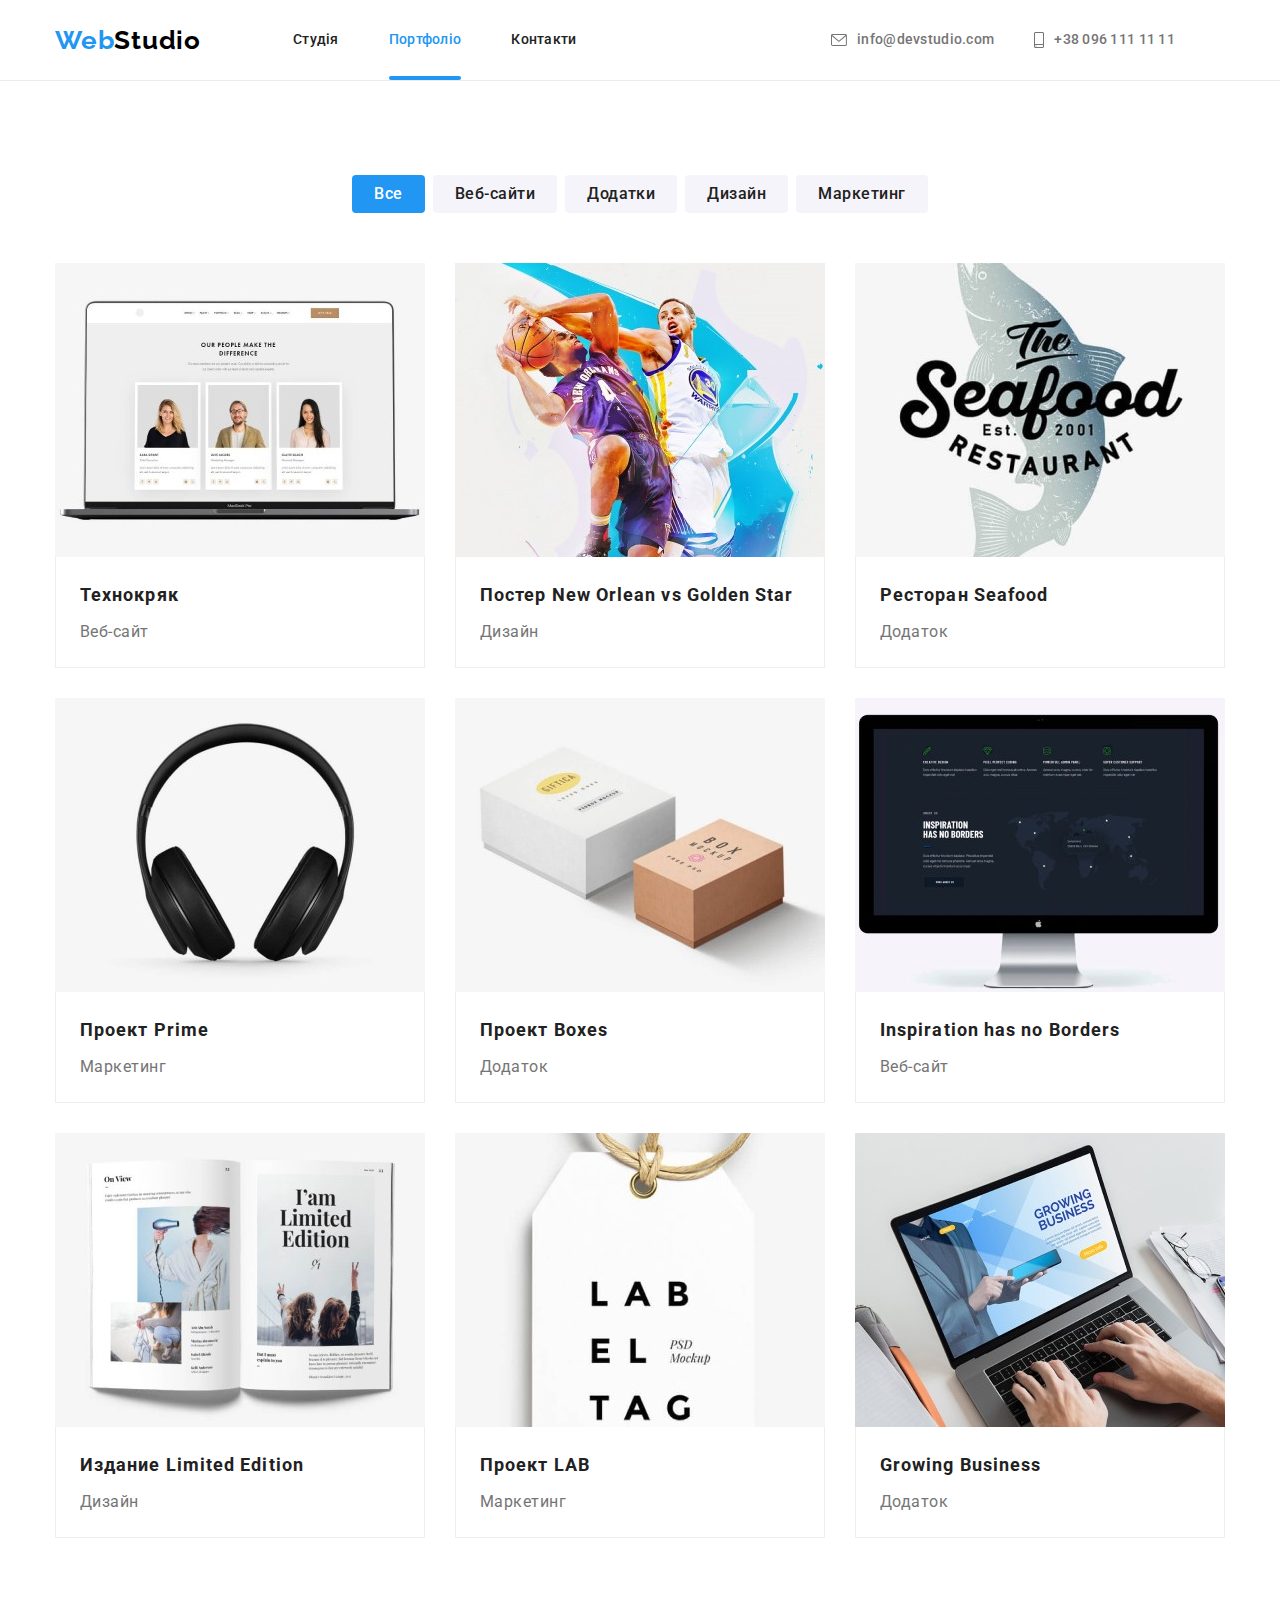
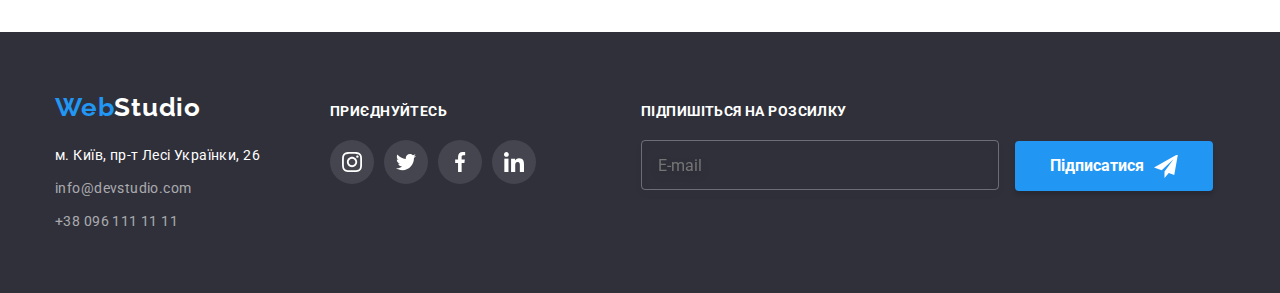
==== commit 559507be: "finished editing" ====
--- a/portfolio.html
+++ b/portfolio.html
@@ -20,12 +20,23 @@
   </head>
   <body>
     <!--Header section-->
+    <!--Header section-->
     <header class="header">
       <div class="container header__container">
         <nav class="nav">
           <a class="logo header__logo link" href="./index.html"
             ><span class="logo__accent">Web</span>Studio</a
           >
+          <button class="menu-btn" type="button" data-menu-open>
+            <svg
+              class="menu_icon"
+              width="40"
+              height="40"
+              aria-label="Переключатель мобильного меню"
+            >
+              <use class="menu_icon--open" href="./images/icons.svg#menu"></use>
+            </svg>
+          </button>
 
           <ul class="nav__list list">
             <li class="nav__item">
@@ -620,5 +631,84 @@
         </div>
       </div>
     </footer>
+
+    <!--Mobail menu-->
+
+    <div class="menu-overlay" data-menu>
+      <div class="menu-conteiner">
+        <button class="menu-btn" type="button" data-menu-close>
+          <svg class="menu-close-icon" width="40" height="40">
+            <use class="menu_icon--close" href="./images/icons.svg#close_menu_m"></use>
+          </svg>
+        </button>
+
+        <ul class="menu__list list">
+          <li class="menu__item">
+            <a class="menu__link link" href="./index.html">Студія</a>
+          </li>
+
+          <li class="menu__item">
+            <a class="menu__link link" href="./portfolio.html">Портфоліо</a>
+          </li>
+
+          <li class="menu__item">
+            <a class="menu__link link" href="">Контакти</a>
+          </li>
+        </ul>
+
+        <ul class="menu-contacts list">
+          <li class="menu-contacts__item">
+            <a class="menu-contacts__phone link" href="tel:+380961111111"> +38 096 111 11 11 </a>
+          </li>
+
+          <li class="menu-contacts__item">
+            <a class="menu-contacts__mail link" href="mailto:info@devstudio.com">
+              info@devstudio.com
+            </a>
+          </li>
+        </ul>
+
+        <ul class="menu__socials-list list">
+          <li class="menu__socials-item">
+            <a
+              href="https://www.instagram.com/"
+              class="menu__socials-link link"
+              rel="noopener noreferrer"
+              aria-label="instagram"
+              >Instagram
+            </a>
+          </li>
+          <li class="menu__socials-item">
+            <a
+              href="https://twitter.com/"
+              class="menu__socials-link link"
+              rel="noopener noreferrer"
+              aria-label="twitter"
+              >Twitter
+            </a>
+          </li>
+          <li class="menu__socials-item">
+            <a
+              href="https://uk-ua.facebook.com/"
+              class="menu__socials-link link"
+              rel="noopener noreferrer"
+              aria-label="facebook"
+              >Facebook
+            </a>
+          </li>
+          <li class="menu__socials-item">
+            <a
+              href="https://www.linkedin.com/"
+              class="menu__socials-link link"
+              rel="noopener noreferrer"
+              aria-label="linkedin"
+              >Linkedin
+            </a>
+          </li>
+        </ul>
+      </div>
+    </div>
+
+    <script src="./js/menu-modal.js"></script>
   </body>
 </html>
--- a/css/main.min.css
+++ b/css/main.min.css
@@ -1 +1 @@
-:root{--primery-text-color: #212121;--secondary-text-color: #757575;--accent-text-color: #2196f3;--white-text-color: #ffffff;--accent-color: #2196f3;--primery-bgc-color: #ffffff;--secondary-bgc-color: #2f303a;--anim-hover: 250ms cubic-bezier(0.4, 0, 0.2, 1)}.visually-hidden{position:absolute;white-space:nowrap;width:1px;height:1px;overflow:hidden;border:0;padding:0;clip:rect(0 0 0 0);-webkit-clip-path:inset(50%);clip-path:inset(50%);margin:-1px}body{font-family:Roboto,sans-serif}.no-scroll{overflow:hidden}h1,h2,h3,h4,h5,p{margin:0}img{display:block;max-width:100%;height:auto;-o-object-fit:cover;object-fit:cover;-o-object-position:center;object-position:center}.link{text-decoration:none}.list{list-style:none;padding:0;margin:0}.section{padding-top:94px;padding-bottom:94px}.container{margin-left:auto;margin-right:auto;padding-left:15px;padding-right:15px}@media screen and (min-width: 480px){.container{width:480px}}@media screen and (min-width: 768px){.container{width:768px}}@media screen and (min-width: 1200px){.container{width:1200px}}.section-title{font-weight:700;font-size:28px;line-height:1.16;text-align:center;letter-spacing:.03em;color:var(--primery-text-color);margin-bottom:30px}@media screen and (min-width: 768px){.section-title{font-size:36px;margin-bottom:50px}}.hero__btn{display:block;font-weight:700;font-size:16px;line-height:1.875;font-family:inherit;color:var(--white-text-color);background-color:var(--accent-color);cursor:pointer;margin-left:auto;margin-right:auto;padding:10px 32px;-webkit-box-shadow:0px 4px 4px rgba(0,0,0,.15);box-shadow:0px 4px 4px rgba(0,0,0,.15);border-radius:4px;border-color:rgba(0,0,0,0);-webkit-transition:background-color var(--anim-hover);transition:background-color var(--anim-hover)}.hero__btn:hover,.hero__btn:focus{background-color:#188ce8}.logo{color:#000;font-family:"Raleway";font-weight:700;font-size:24px;line-height:1.19;letter-spacing:.03em;text-align:center}@media screen and (min-width: 1200px){.logo{font-size:26px;text-align:left}}.logo__accent{color:var(--accent-text-color)}@media screen and (min-width: 768px){.header__logo{margin-right:87px}}@media screen and (min-width: 1200px){.header__logo{margin-right:92px}}.footer__logo{display:block;color:var(--white-text-color);margin-right:0;margin-bottom:20px}.nav{display:-webkit-box;display:-ms-flexbox;display:flex;-webkit-box-align:center;-ms-flex-align:center;align-items:center}.nav__list{display:none}@media screen and (min-width: 768px){.nav__list{display:-webkit-box;display:-ms-flexbox;display:flex}}.nav__item{font-weight:500;font-size:14px;line-height:1.14;letter-spacing:.02em;margin-right:50px}.nav__item__item:last-child{margin-right:0}.nav__link{display:block;padding-top:32px;padding-bottom:32px;color:var(--primery-text-color);-webkit-transition:color var(--anim-hover);transition:color var(--anim-hover)}.nav__link--current{color:var(--accent-text-color);position:relative}.nav__link--current::after{content:"";display:block;width:100%;height:4px;background-color:#2196f3;border-radius:2px;position:absolute;bottom:0}.nav__link:hover,.nav__link:focus{color:var(--accent-text-color)}.socials__link{display:-webkit-box;display:-ms-flexbox;display:flex;-webkit-box-align:center;-ms-flex-align:center;align-items:center;-webkit-box-pack:center;-ms-flex-pack:center;justify-content:center;width:40px;height:40px;border-radius:50%;color:#afb1b8;-webkit-transition:background-color var(--anim-hover),color var(--anim-hover);transition:background-color var(--anim-hover),color var(--anim-hover)}.socials__link:hover,.socials__link:focus{background-color:var(--accent-color);color:#fff}.socials__icon{fill:currentColor}.address{margin-bottom:60px;text-align:center}@media screen and (min-width: 768px){.address{margin-bottom:0;text-align:left}}.address__location,.address__mail,.address__phone{font-family:"Roboto";font-style:normal;font-weight:400;font-size:14px;line-height:1.2727272727;letter-spacing:.03em;color:#fff;-webkit-transition:color var(--anim-hover);transition:color var(--anim-hover)}.address a{display:block;margin-bottom:9px}.address a:last-child{margin-bottom:0px}.address__location{color:var(--white-text-color)}.address__mail,.address__phone{color:rgba(255,255,255,.6)}.address__location:focus,.address__mail:focus,.address__phone:focus,.address__location:hover,.address__mail:hover,.address__phone:hover{color:var(--accent-text-color)}.menu_btn{display:-webkit-inline-box;display:-ms-inline-flexbox;display:inline-flex;margin:0;padding:0;border:none;cursor:pointer;background-color:rgba(0,0,0,0)}@media screen and (min-width: 768px){.menu_btn{display:none}}.menu_btn:hover,.menu_btn:focus{fill:var(--accent-text-color)}.menu_btn .menu_icon--close{display:none}.menu_btn.is-open .menu_icon--close{display:block}.menu_btn.is-open .menu_icon--open{display:none}.menu-btn{margin-left:auto;display:-webkit-inline-box;display:-ms-inline-flexbox;display:inline-flex;-webkit-box-align:center;-ms-flex-align:center;align-items:center;-webkit-box-pack:center;-ms-flex-pack:center;justify-content:center;width:40px;height:40px;padding:0;background-color:rgba(0,0,0,0);border:none;cursor:pointer;-webkit-transition:fill var(--anim-hover);transition:fill var(--anim-hover)}@media screen and (min-width: 768px){.menu-btn{display:none}}.menu-overlay .menu-btn{position:absolute;top:10px;right:15px}.menu-btn:hover,.menu-btn:focus{fill:#2196f3}.menu-overlay{position:fixed;top:0;left:0;z-index:100;width:100%;height:100%;background-color:rgba(25,28,38,.2);opacity:0;pointer-events:none;visibility:hidden;-webkit-transition:opacity var(--anim-hover),visibility var(--anim-hover);transition:opacity var(--anim-hover),visibility var(--anim-hover)}@media screen and (min-width: 768px){.menu-overlay{display:none}}.menu-overlay.is-open{opacity:1;pointer-events:initial;visibility:visible}.menu-conteiner{display:-webkit-box;display:-ms-flexbox;display:flex;-webkit-box-orient:vertical;-webkit-box-direction:normal;-ms-flex-direction:column;flex-direction:column;max-width:100%;height:796px;background-color:#fff;padding:50px 40px;-webkit-transform:translateX(100%);transform:translateX(100%);-webkit-transition:-webkit-transform var(--anim-fast);transition:-webkit-transform var(--anim-fast);transition:transform var(--anim-fast);transition:transform var(--anim-fast), -webkit-transform var(--anim-fast)}.menu-overlay.is-open .menu-conteiner{-webkit-transform:translateX(0);transform:translateX(0)}.menu__item{margin-bottom:32px}.menu__item:last-child{margin-bottom:306px}.menu__link{font-weight:500;font-size:40px;line-height:1.175;letter-spacing:.02em;color:#212121}.menu__link:hover,.menu__link:focus{color:#2196f3}.menu-contacts__phone{display:inline-block;font-weight:500;font-size:34px;line-height:1.1764705882;letter-spacing:.02em;color:#2196f3;margin-bottom:32px}.menu-contacts__mail{display:inline-block;font-weight:500;font-size:24px;line-height:1.1666666667;letter-spacing:.02em;color:#757575;margin-bottom:64px}.menu__socials-list{display:-webkit-box;display:-ms-flexbox;display:flex;-webkit-box-align:center;-ms-flex-align:center;align-items:center;-ms-flex-wrap:wrap;flex-wrap:wrap;gap:5px}.menu__socials-item{padding-right:5px;border-right:1px solid rgba(33,33,33,.2)}.menu__socials-link{font-weight:500;font-size:18px;line-height:1.2222222222;letter-spacing:.02em;color:#2196f3}.header{background-color:var(rimery-bgc-color);border-bottom:1px solid #ececec}.header__container{display:-webkit-box;display:-ms-flexbox;display:flex;-webkit-box-align:center;-ms-flex-align:center;align-items:center;position:relative}.header-contacts{display:none}@media screen and (min-width: 768px){.header-contacts{display:-webkit-box;display:-ms-flexbox;display:flex;-webkit-box-orient:vertical;-webkit-box-direction:normal;-ms-flex-direction:column;flex-direction:column;margin-left:auto;gap:10px}}@media screen and (min-width: 1200px){.header-contacts{margin-right:50px;-webkit-box-orient:horizontal;-webkit-box-direction:normal;-ms-flex-direction:row;flex-direction:row}}.header-contacts__item{display:-webkit-box;display:-ms-flexbox;display:flex;-webkit-box-align:center;-ms-flex-align:center;align-items:center}.header-contacts__mail,.header-contacts__phone{font-weight:500;font-size:14px;line-height:1.14;letter-spacing:.02em;color:var(--secondary-text-color);display:-webkit-box;display:-ms-flexbox;display:flex;-webkit-box-align:center;-ms-flex-align:center;align-items:center;-webkit-transition:color var(--anim-hover);transition:color var(--anim-hover)}@media screen and (min-width: 1200px){.header-contacts__mail,.header-contacts__phone{padding-top:32px;padding-bottom:32px}}.header-contacts__item{display:-webkit-box;display:-ms-flexbox;display:flex;-ms-flex-wrap:nowrap;flex-wrap:nowrap}.header-contacts__mail:hover,.header-contacts__phone:hover,.header-contacts__mail:focus,.header-contacts__phone:focus{color:var(--accent-text-color)}.header-contacts__icon{margin-right:10px;fill:currentColor}.hero{background-color:var(--secondary-bgc-color)}.hero_overlay{margin-left:auto;margin-right:auto;background-repeat:no-repeat;background-position:center;background-size:cover;padding-top:118px;padding-bottom:118px;background-image:-webkit-gradient(linear, left top, left bottom, from(rgba(47, 48, 58, 0.4)), to(rgba(47, 48, 58, 0.4))),url("../images/hero/img@1x_sm.jpg");background-image:linear-gradient(to bottom, rgba(47, 48, 58, 0.4), rgba(47, 48, 58, 0.4)),url("../images/hero/img@1x_sm.jpg")}@media screen and (min-width: 1200px){.hero_overlay{padding-top:200px;padding-bottom:200px}}@media screen and (min-device-pixel-ratio: 2),screen and (-webkit-min-device-pixel-ratio: 2),screen and (min-resolution: 192dpi),screen and (min-resolution: 2dppx){.hero_overlay{background-image:-webkit-gradient(linear, left top, left bottom, from(rgba(47, 48, 58, 0.4)), to(rgba(47, 48, 58, 0.4))),url("../images/hero/img@2x_sm.jpg");background-image:linear-gradient(to bottom, rgba(47, 48, 58, 0.4), rgba(47, 48, 58, 0.4)),url("../images/hero/img@2x_sm.jpg")}}@media screen and (min-width: 768px){.hero_overlay{background-image:-webkit-gradient(linear, left top, left bottom, from(rgba(47, 48, 58, 0.4)), to(rgba(47, 48, 58, 0.4))),url("../images/hero/img@1x_md.jpg");background-image:linear-gradient(to bottom, rgba(47, 48, 58, 0.4), rgba(47, 48, 58, 0.4)),url("../images/hero/img@1x_md.jpg")}}@media screen and (min-width: 768px)and (min-device-pixel-ratio: 2),screen and (min-width: 768px)and (-webkit-min-device-pixel-ratio: 2),screen and (min-width: 768px)and (min-resolution: 192dpi),screen and (min-width: 768px)and (min-resolution: 2dppx){.hero_overlay{background-image:-webkit-gradient(linear, left top, left bottom, from(rgba(47, 48, 58, 0.4)), to(rgba(47, 48, 58, 0.4))),url("../images/hero/img@2x_md.jpg");background-image:linear-gradient(to bottom, rgba(47, 48, 58, 0.4), rgba(47, 48, 58, 0.4)),url("../images/hero/img@2x_md.jpg")}}@media screen and (min-width: 1200px){.hero_overlay{background-image:-webkit-gradient(linear, left top, left bottom, from(rgba(47, 48, 58, 0.4)), to(rgba(47, 48, 58, 0.4))),url("../images/hero/Img@1x_lg.jpg");background-image:linear-gradient(to bottom, rgba(47, 48, 58, 0.4), rgba(47, 48, 58, 0.4)),url("../images/hero/Img@1x_lg.jpg")}}@media screen and (min-width: 1200px)and (min-device-pixel-ratio: 2),screen and (min-width: 1200px)and (-webkit-min-device-pixel-ratio: 2),screen and (min-width: 1200px)and (min-resolution: 192dpi),screen and (min-width: 1200px)and (min-resolution: 2dppx){.hero_overlay{background-image:-webkit-gradient(linear, left top, left bottom, from(rgba(47, 48, 58, 0.4)), to(rgba(47, 48, 58, 0.4))),url("../images/hero/img@2x_lg.jpg");background-image:linear-gradient(to bottom, rgba(47, 48, 58, 0.4), rgba(47, 48, 58, 0.4)),url("../images/hero/img@2x_lg.jpg")}}.hero__title{font-weight:900;font-size:26px;line-height:1.36;text-align:center;letter-spacing:.06em;text-transform:uppercase;color:var(--white-text-color);margin-top:0;margin-bottom:30px}@media screen and (min-width: 1200px){.hero__title{font-size:44px}}.about{padding-top:60px;padding-bottom:60px}@media screen and (min-width: 1200px){.about{padding-top:94px;padding-bottom:94px}}@media screen and (min-width: 768px){.about__list{display:-webkit-box;display:-ms-flexbox;display:flex;gap:30px;-ms-flex-wrap:wrap;flex-wrap:wrap;-webkit-box-pack:center;-ms-flex-pack:center;justify-content:center}}.about__item{margin-bottom:30px}.about__item:last-child{margin-bottom:0}@media screen and (min-width: 768px){.about__item{-ms-flex-preferred-size:calc((100% - 30 * (2 - 1)) / 2);flex-basis:calc((100% - 30 * (2 - 1)) / 2);margin-bottom:0}}@media screen and (min-width: 1200px){.about__item{-ms-flex-preferred-size:calc((100% - 30 * (4 - 1)) / 4);flex-basis:calc((100% - 30 * (4 - 1)) / 4);margin-bottom:0}}.about__thumb{max-width:450px;min-height:120px;background-color:#f5f4fa;border-radius:4px;display:-webkit-box;display:-ms-flexbox;display:flex;-webkit-box-align:center;-ms-flex-align:center;align-items:center;-webkit-box-pack:center;-ms-flex-pack:center;justify-content:center;margin-bottom:30px}@media screen and (min-width: 768px){.about__thumb{max-width:345px}}@media screen and (min-width: 1200px){.about__thumb{max-width:270px}}.about__thumb:last-child{margin-bottom:0}.about__title{font-weight:700;font-size:14px;line-height:1.14;letter-spacing:.03em;text-transform:uppercase;color:var(--primery-text-color);margin-bottom:10px;text-align:center}@media screen and (min-width: 768px){.about__title{text-align:left}}.about__desc{font-size:14px;line-height:1.71;letter-spacing:.03em;color:var(--secondary-text-color);width:100%;text-align:center}@media screen and (min-width: 768px){.about__desc{text-align:left;width:354px}}@media screen and (min-width: 1200px){.about__desc{width:270px}}.occupation{display:none}@media screen and (min-width: 1200px){.occupation{display:block;padding-top:0;padding-bottom:94px}}.occupation__list{display:-webkit-box;display:-ms-flexbox;display:flex;gap:30px}.occupation__img{display:block}.occupation__thumb{position:relative}.occupation__label{position:absolute;bottom:0;width:100%;text-align:center;padding-top:27px;padding-bottom:27px;font-weight:700;font-size:14px;line-height:1.1428571429;letter-spacing:.03em;text-transform:uppercase;color:#fff;background:rgba(47,48,58,.8)}.team{padding-top:60px;padding-bottom:60px;background-color:#f5f4fa}@media screen and (min-width: 1200px){.team{padding-top:94px;padding-bottom:94px}}@media screen and (min-width: 768px){.team__list{display:-webkit-box;display:-ms-flexbox;display:flex;gap:30px;-ms-flex-wrap:wrap;flex-wrap:wrap}}.team__item{margin-bottom:30px}@media screen and (min-width: 768px){.team__item{-ms-flex-preferred-size:calc((100% - 30 * (2 - 1)) / 2);flex-basis:calc((100% - 30 * (2 - 1)) / 2);margin-bottom:0}}@media screen and (min-width: 1200px){.team__item{-ms-flex-preferred-size:calc((100% - 30 * (4 - 1)) / 4);flex-basis:calc((100% - 30 * (4 - 1)) / 4);margin-bottom:0}}.team__wrapper{padding-top:30px;padding-bottom:24px;background-color:#fff;-webkit-box-shadow:0px 1px 3px rgba(0,0,0,.12),0px 1px 1px rgba(0,0,0,.14),0px 2px 1px rgba(0,0,0,.2);box-shadow:0px 1px 3px rgba(0,0,0,.12),0px 1px 1px rgba(0,0,0,.14),0px 2px 1px rgba(0,0,0,.2);border-radius:0px 0px 4px 4px}@media screen and (min-width: 768px){.team__wrapper{padding-bottom:24px}}@media screen and (min-width: 1200px){.team__wrapper{padding-bottom:30px}}.team__employee{font-weight:500;font-size:16px;line-height:1.18;color:var(--primery-text-color);text-align:center;margin-bottom:10px}.team__profession{display:block;font-weight:400;font-size:16px;line-height:1.18;text-align:center;letter-spacing:.03em;color:var(--secondary-text-color);margin-bottom:16px}.team__socials{display:-webkit-box;display:-ms-flexbox;display:flex;-webkit-box-align:center;-ms-flex-align:center;align-items:center;-webkit-box-pack:center;-ms-flex-pack:center;justify-content:center;gap:10px}.clients{padding-top:60px;padding-bottom:60px}@media screen and (min-width: 1200px){.clients{padding-top:94px;padding-bottom:94px}}.clients__list{display:-webkit-box;display:-ms-flexbox;display:flex;-ms-flex-wrap:wrap;flex-wrap:wrap;-webkit-box-pack:center;-ms-flex-pack:center;justify-content:center;gap:30px}.clients__item{display:-webkit-box;display:-ms-flexbox;display:flex;-ms-flex-preferred-size:calc((100% - 30 * (2 - 1)) / 2);flex-basis:calc((100% - 30 * (2 - 1)) / 2)}@media screen and (min-width: 768px){.clients__item{-ms-flex-preferred-size:calc((100% - 30 * (3 - 1)) / 3);flex-basis:calc((100% - 30 * (3 - 1)) / 3);margin-bottom:0}}@media screen and (min-width: 1200px){.clients__item{-ms-flex-preferred-size:calc((100% - 30 * (4 - 1)) / 4);flex-basis:calc((100% - 30 * (4 - 1)) / 4)}}.clients__link{display:-webkit-box;display:-ms-flexbox;display:flex;width:170px;height:92px;border:1px solid #afb1b8;border-radius:4px;-webkit-box-align:center;-ms-flex-align:center;align-items:center;-webkit-box-pack:center;-ms-flex-pack:center;justify-content:center;color:#afb1b8;-webkit-transition:color var(--anim-hover),border var(--anim-hover);transition:color var(--anim-hover),border var(--anim-hover)}.clients__link:hover,.clients__link:focus{color:var(--accent-text-color);border:1px solid var(--accent-text-color)}.clients__icon{fill:currentColor}.footer{background-color:var(--secondary-bgc-color);padding-top:60px;padding-bottom:60px}@media screen and (min-width: 768px){.footer__container{display:-webkit-box;display:-ms-flexbox;display:flex;-webkit-box-align:baseline;-ms-flex-align:baseline;align-items:baseline;-ms-flex-wrap:wrap;flex-wrap:wrap;-ms-flex-pack:distribute;justify-content:space-around}}@media screen and (min-width: 1200px){.footer__container{-webkit-box-pack:start;-ms-flex-pack:start;justify-content:flex-start}}@media screen and (min-width: 1200px){.footer__contacts{margin-right:70px}}.footer__title,.subcription__title{font-family:"Roboto";font-weight:700;font-size:14px;line-height:1.2142857143;letter-spacing:.03em;text-transform:uppercase;color:var(--white-text-color);margin-bottom:20px;text-align:center}@media screen and (min-width: 1200px){.footer__title,.subcription__title{text-align:left}}.footer__wrapper{margin-bottom:60px}@media screen and (min-width: 1200px){.footer__wrapper{margin-right:93px;margin-bottom:0}}.footer__list{display:-webkit-box;display:-ms-flexbox;display:flex;-ms-flex-line-pack:center;align-content:center;gap:10px;-webkit-box-pack:center;-ms-flex-pack:center;justify-content:center}.footer__socials-link{width:44px;height:44px;border-radius:50%;background-color:rgba(255,255,255,.1);color:var(--white-text-color);display:-webkit-box;display:-ms-flexbox;display:flex;-webkit-box-align:center;-ms-flex-align:center;align-items:center;-webkit-box-pack:center;-ms-flex-pack:center;justify-content:center;-webkit-transition:background-color var(--anim-hover);transition:background-color var(--anim-hover)}.footer__socials-link:focus,.footer__socials-link:hover{background-color:#2196f3}.footer__icon{fill:currentColor}.subcription{margin:0 auto;display:-webkit-box;display:-ms-flexbox;display:flex;-webkit-box-pack:center;-ms-flex-pack:center;justify-content:center}@media screen and (min-width: 1200px){.subcription{margin-left:auto}}.subcription__input{width:100%;height:50px;border:1px solid rgba(255,255,255,.3);-webkit-filter:drop-shadow(0px 4px 4px rgba(0, 0, 0, 0.15));filter:drop-shadow(0px 4px 4px rgba(0, 0, 0, 0.15));border-radius:4px;background-color:rgba(0,0,0,0);padding:15px 16px;margin-right:0;outline:none;color:var(--white-text-color);-webkit-transition:border-color var(--anim-hover);transition:border-color var(--anim-hover);margin-bottom:20px}@media screen and (min-width: 1200px){.subcription__input{margin-bottom:0;margin-right:12px;width:358px}}.subcription__input:focus{border-color:#eee}.subcription__btn{display:inline-block;width:198px;height:50px;padding:10px 28px;font-weight:700;font-size:16px;line-height:1.875;font-family:inherit;color:var(--white-text-color);cursor:pointer;background:#2196f3;-webkit-box-shadow:0px 4px 4px rgba(0,0,0,.15);box-shadow:0px 4px 4px rgba(0,0,0,.15);border-radius:4px;border-color:rgba(0,0,0,0);-webkit-box-align:center;-ms-flex-align:center;align-items:center;-webkit-box-pack:center;-ms-flex-pack:center;justify-content:center}@media screen and (min-width: 768px){.subcription__btn{display:-webkit-inline-box;display:-ms-inline-flexbox;display:inline-flex}}.subcription__btn>span{margin-right:10px}.backdrop{position:fixed;top:0;left:0;width:100%;height:100%;background-color:rgba(0,0,0,.2);z-index:1000;-webkit-transition:opacity 500ms ease-in-out,visibility 500ms ease-in-out;transition:opacity 500ms ease-in-out,visibility 500ms ease-in-out}.backdrop--is-hidden{opacity:0;visibility:hidden;pointer-events:none}.modal{position:absolute;top:50%;left:50%;-webkit-transform:translate(-50%, -50%) scale(1);transform:translate(-50%, -50%) scale(1);width:450px;background-color:#fff;-webkit-box-shadow:0px 1px 3px rgba(0,0,0,.12),0px 1px 1px rgba(0,0,0,.14),0px 2px 1px rgba(0,0,0,.2);box-shadow:0px 1px 3px rgba(0,0,0,.12),0px 1px 1px rgba(0,0,0,.14),0px 2px 1px rgba(0,0,0,.2);border-radius:4px;padding:40px;-webkit-transition:opacity 500ms ease-in-out 200ms,-webkit-transform 500ms ease-in-out 200ms;transition:opacity 500ms ease-in-out 200ms,-webkit-transform 500ms ease-in-out 200ms;transition:transform 500ms ease-in-out 200ms,opacity 500ms ease-in-out 200ms;transition:transform 500ms ease-in-out 200ms,opacity 500ms ease-in-out 200ms,-webkit-transform 500ms ease-in-out 200ms}.backdrop--is-hidden .modal{-webkit-transform:translate(-30%, -30%) scale(0.3) rotate(1turn);transform:translate(-30%, -30%) scale(0.3) rotate(1turn)}@media screen and (min-width: 1200px){.modal{width:528px}}.modal__btn--close{position:absolute;top:8px;right:8px;display:-webkit-box;display:-ms-flexbox;display:flex;-webkit-box-align:center;-ms-flex-align:center;align-items:center;-webkit-box-pack:center;-ms-flex-pack:center;justify-content:center;width:30px;height:30px;padding:0;border:1px solid rgba(0,0,0,.1);border-radius:50%;background-color:rgba(0,0,0,0);cursor:pointer}.modal__btn--close>.modal__icon--close{fill:#000;-webkit-transition:fill var(--anim-hover);transition:fill var(--anim-hover)}.modal__btn--close:focus>.modal__icon--close,.modal__btn--close:hover>.modal__icon--close{fill:var(--accent-color)}.modal__form{display:-webkit-box;display:-ms-flexbox;display:flex;-webkit-box-orient:vertical;-webkit-box-direction:normal;-ms-flex-direction:column;flex-direction:column;-webkit-box-align:center;-ms-flex-align:center;align-items:center}.modal__title{font-weight:700;font-size:20px;line-height:1.15;text-align:center;letter-spacing:.03em;color:#212121;margin-bottom:12px}.modal__field{display:block;position:relative;margin-bottom:10px}.modal__field--last{margin-bottom:20px}.modal__desc{display:block;font-weight:400;font-size:12px;line-height:1.1666666667;letter-spacing:.01em;color:#757575;margin-bottom:4px}.modal__input{height:40px;width:370px;border:1px solid rgba(33,33,33,.2);border-radius:4px;padding:12px 42px;cursor:pointer;outline:none;-webkit-transition:border-color var(--anim-hover),fill var(--anim-hover);transition:border-color var(--anim-hover),fill var(--anim-hover)}.modal__input:focus{border-color:#188ce8}@media screen and (min-width: 1200px){.modal__input{width:448px}}.modal__textarea{resize:none;width:370px;height:120px;border:1px solid rgba(33,33,33,.2);border-radius:4px;font-weight:400;font-size:12px;line-height:14px;letter-spacing:.01em;color:#000;padding:12px 16px;outline:none;-webkit-transition:border-color var(--anim-hover);transition:border-color var(--anim-hover)}.modal__textarea:focus{border-color:#188ce8}@media screen and (min-width: 1200px){.modal__textarea{width:448px}}.modal__input-icon{position:absolute;top:28px;left:12px;fill:#000}.modal__input:focus+.modal__input-icon{fill:#188ce8}.modal__agreement{display:-webkit-box;display:-ms-flexbox;display:flex;-webkit-box-align:baseline;-ms-flex-align:baseline;align-items:baseline;gap:9px;font-weight:400;font-size:12px;line-height:1.7142857143;letter-spacing:.03em;color:#757575;margin-bottom:30px;padding-left:9px;position:relative}@media screen and (min-width: 1200px){.modal__agreement{font-size:14px}}.modal__text{-webkit-user-select:none;-moz-user-select:none;-ms-user-select:none;user-select:none}.modal__link{color:var(--accent-text-color);text-decoration:underline}.modal__btn--submit{display:block;font-weight:700;font-size:16px;line-height:1.875;font-family:inherit;color:var(--white-text-color);background-color:var(--accent-color);cursor:pointer;margin-left:0 auto;padding:10px 52px;-webkit-box-shadow:0px 4px 4px rgba(0,0,0,.15);box-shadow:0px 4px 4px rgba(0,0,0,.15);border-radius:4px;border-color:rgba(0,0,0,0)}.modal__agreement-icon{-ms-flex-item-align:center;align-self:center}.modal__agreement-icon--check{opacity:0}.modal__agreement-input:checked+.modal__agreement-icon .modal__agreement-icon--check{opacity:1}.modal__agreement-input--visuaaly-hidden{position:absolute;white-space:nowrap;width:1px;height:1px;overflow:hidden;border:0;padding:0;clip:rect(0 0 0 0);-webkit-clip-path:inset(50%);clip-path:inset(50%);margin:-1px}.filter-btn{display:block;max-width:150px;min-width:25px;min-height:26px;padding:6px 22px;font-weight:500;font-size:16px;line-height:1.62;text-align:center;letter-spacing:.03em;font-family:inherit;color:var(--primery-text-color);background-color:#f5f4fa;cursor:pointer;border:none;border-radius:4px;-webkit-transition:color var(--anim-hover),background-color var(--anim-hover);transition:color var(--anim-hover),background-color var(--anim-hover)}.filter-btn:hover,.filter-btn:focus{color:var(--white-text-color);background-color:var(--accent-color);-webkit-box-shadow:0px 3px 1px rgba(0,0,0,.1),0px 1px 2px rgba(0,0,0,.08),0px 2px 2px rgba(0,0,0,.12);box-shadow:0px 3px 1px rgba(0,0,0,.1),0px 1px 2px rgba(0,0,0,.08),0px 2px 2px rgba(0,0,0,.12)}.filter-active-btn{background-color:var(--accent-color);color:var(--white-text-color)}.filter-list{display:-webkit-box;display:-ms-flexbox;display:flex;margin-bottom:50px;-webkit-box-pack:start;-ms-flex-pack:start;justify-content:flex-start;-ms-flex-wrap:wrap;flex-wrap:wrap;gap:8px}@media screen and (min-width: 768px){.filter-list{-webkit-box-pack:center;-ms-flex-pack:center;justify-content:center}}.portfolio{padding-top:60px;padding-bottom:60px}@media screen and (min-width: 1200px){.portfolio{padding-top:94px;padding-bottom:94px}}.portfolio-title{font-weight:700;font-size:18px;line-height:2;letter-spacing:.06em;color:var(--primery-text-color);margin-bottom:4px}.portfolio-subtitle{font-weight:400;font-size:16px;line-height:1.88;letter-spacing:.03em;color:var(--secondary-text-color)}@media screen and (min-width: 768px){.portfolio-list{display:-webkit-box;display:-ms-flexbox;display:flex;-ms-flex-wrap:wrap;flex-wrap:wrap;gap:30px}}.portfolio-item{-webkit-transition:-webkit-box-shadow var(--anim-hover);transition:-webkit-box-shadow var(--anim-hover);transition:box-shadow var(--anim-hover);transition:box-shadow var(--anim-hover), -webkit-box-shadow var(--anim-hover);max-width:450px;margin-bottom:30px}.portfolio-item:last-child{margin-bottom:0}.portfolio-item:hover,.portfolio-item:focus{-webkit-box-shadow:0px 1px 1px rgba(0,0,0,.12),0px 4px 4px rgba(0,0,0,.06),1px 4px 6px rgba(0,0,0,.16);box-shadow:0px 1px 1px rgba(0,0,0,.12),0px 4px 4px rgba(0,0,0,.06),1px 4px 6px rgba(0,0,0,.16)}@media screen and (min-width: 768px){.portfolio-item{-ms-flex-preferred-size:calc((100% - 30 * (2 - 1)) / 2);flex-basis:calc((100% - 30 * (2 - 1)) / 2);max-width:354px;margin-bottom:0}}@media screen and (min-width: 1200px){.portfolio-item{-ms-flex-preferred-size:calc((100% - 30 * (3 - 1)) / 3);flex-basis:calc((100% - 30 * (3 - 1)) / 3);max-width:370px}}.portfolio-overlay{position:relative;overflow:hidden}.overlay{position:absolute;top:0;left:0;width:100%;background-color:rgba(33,150,243,.9);-webkit-transform:translateY(112%);transform:translateY(112%);-webkit-transition:-webkit-transform 500ms ease-in;transition:-webkit-transform 500ms ease-in;transition:transform 500ms ease-in;transition:transform 500ms ease-in, -webkit-transform 500ms ease-in}.portfolio-img{width:100%;height:294px}.portfolio-link:hover .overlay{-webkit-transform:translateY(0);transform:translateY(0)}.overlay-text{font-weight:400;font-size:18px;line-height:1.5555555556;letter-spacing:.03em;padding:63px 24px;color:#fff;-webkit-user-select:none;-moz-user-select:none;-ms-user-select:none;user-select:none}.portfolio-wrapper{padding:20px 24px;border:1px solid #eee;border-top:none}/*# sourceMappingURL=main.min.css.map */+:root{--primery-text-color: #212121;--secondary-text-color: #757575;--accent-text-color: #2196f3;--white-text-color: #ffffff;--accent-color: #2196f3;--primery-bgc-color: #ffffff;--secondary-bgc-color: #2f303a;--anim-hover: 250ms cubic-bezier(0.4, 0, 0.2, 1)}.visually-hidden{position:absolute;white-space:nowrap;width:1px;height:1px;overflow:hidden;border:0;padding:0;clip:rect(0 0 0 0);-webkit-clip-path:inset(50%);clip-path:inset(50%);margin:-1px}body{font-family:Roboto,sans-serif}.no-scroll{overflow:hidden}h1,h2,h3,h4,h5,p{margin:0}img{display:block;max-width:100%;height:auto;-o-object-fit:cover;object-fit:cover;-o-object-position:center;object-position:center}.link{text-decoration:none}.list{list-style:none;padding:0;margin:0}.section{padding-top:94px;padding-bottom:94px}.container{margin-left:auto;margin-right:auto;padding-left:15px;padding-right:15px}@media screen and (min-width: 480px){.container{width:480px}}@media screen and (min-width: 768px){.container{width:768px}}@media screen and (min-width: 1200px){.container{width:1200px}}.section-title{font-weight:700;font-size:28px;line-height:1.1785714286;text-align:center;letter-spacing:.03em;color:var(--primery-text-color);margin-bottom:30px}@media screen and (min-width: 1200px){.section-title{font-size:36px;margin-bottom:50px}}.hero__btn{display:block;font-weight:700;font-size:16px;line-height:1.875;font-family:inherit;color:var(--white-text-color);background-color:var(--accent-color);cursor:pointer;margin-left:auto;margin-right:auto;padding:10px 32px;-webkit-box-shadow:0px 4px 4px rgba(0,0,0,.15);box-shadow:0px 4px 4px rgba(0,0,0,.15);border-radius:4px;border-color:rgba(0,0,0,0);-webkit-transition:background-color var(--anim-hover);transition:background-color var(--anim-hover)}.hero__btn:hover,.hero__btn:focus{background-color:#188ce8}.logo{color:#000;font-family:"Raleway";font-weight:700;font-size:24px;line-height:1.19;letter-spacing:.03em;text-align:center}@media screen and (min-width: 1200px){.logo{font-size:26px;text-align:left}}.logo__accent{color:var(--accent-text-color)}@media screen and (min-width: 768px){.header__logo{margin-right:87px}}@media screen and (min-width: 1200px){.header__logo{margin-right:92px}}.footer__logo{display:block;color:var(--white-text-color);margin-right:0;margin-bottom:20px}.nav{display:-webkit-box;display:-ms-flexbox;display:flex;-webkit-box-align:center;-ms-flex-align:center;align-items:center}@media screen and (max-width: 768px){.nav{width:100%}}.nav__list{display:none}@media screen and (min-width: 768px){.nav__list{display:-webkit-box;display:-ms-flexbox;display:flex}}.nav__item{font-weight:500;font-size:14px;line-height:1.14;letter-spacing:.02em;margin-right:50px}.nav__item__item:last-child{margin-right:0}.nav__link{display:block;padding-top:32px;padding-bottom:32px;color:var(--primery-text-color);-webkit-transition:color var(--anim-hover);transition:color var(--anim-hover)}.nav__link--current{color:var(--accent-text-color);position:relative}.nav__link--current::after{content:"";display:block;width:100%;height:4px;background-color:#2196f3;border-radius:2px;position:absolute;bottom:0}.nav__link:hover,.nav__link:focus{color:var(--accent-text-color)}.socials__link{display:-webkit-box;display:-ms-flexbox;display:flex;-webkit-box-align:center;-ms-flex-align:center;align-items:center;-webkit-box-pack:center;-ms-flex-pack:center;justify-content:center;width:40px;height:40px;border-radius:50%;color:#afb1b8;-webkit-transition:background-color var(--anim-hover),color var(--anim-hover);transition:background-color var(--anim-hover),color var(--anim-hover)}.socials__link:hover,.socials__link:focus{background-color:var(--accent-color);color:#fff}.socials__icon{fill:currentColor}.address{margin-bottom:60px;text-align:center}@media screen and (min-width: 768px){.address{margin-bottom:0;text-align:center}}@media screen and (min-width: 1200px){.address{text-align:left}}.address__location,.address__mail,.address__phone{font-family:"Roboto";font-style:normal;font-weight:400;font-size:14px;line-height:1.7142857143;letter-spacing:.03em;color:#fff;-webkit-transition:color var(--anim-hover);transition:color var(--anim-hover)}.address a{display:block;margin-bottom:9px}.address a:last-child{margin-bottom:0px}.address__location{color:var(--white-text-color)}.address__mail,.address__phone{color:rgba(255,255,255,.6)}.address__location:focus,.address__mail:focus,.address__phone:focus,.address__location:hover,.address__mail:hover,.address__phone:hover{color:var(--accent-text-color)}.menu_btn{display:-webkit-inline-box;display:-ms-inline-flexbox;display:inline-flex;margin:0;padding:0;border:none;cursor:pointer;background-color:rgba(0,0,0,0)}@media screen and (min-width: 768px){.menu_btn{display:none}}.menu_btn:hover,.menu_btn:focus{fill:var(--accent-text-color)}.menu_btn .menu_icon--close{display:none}.menu_btn.is-open .menu_icon--close{display:block}.menu_btn.is-open .menu_icon--open{display:none}.menu-btn{margin-left:auto;display:-webkit-inline-box;display:-ms-inline-flexbox;display:inline-flex;-webkit-box-align:center;-ms-flex-align:center;align-items:center;-webkit-box-pack:center;-ms-flex-pack:center;justify-content:center;width:40px;height:40px;padding:0;background-color:rgba(0,0,0,0);border:none;cursor:pointer;-webkit-transition:fill var(--anim-hover);transition:fill var(--anim-hover)}@media screen and (min-width: 768px){.menu-btn{display:none}}.menu-overlay .menu-btn{position:absolute;top:10px;right:15px}.menu-btn:hover,.menu-btn:focus{fill:#2196f3}.menu-overlay{position:fixed;top:0;left:0;z-index:100;width:100%;height:100%;background-color:rgba(25,28,38,.2);opacity:0;pointer-events:none;visibility:hidden;-webkit-transition:opacity var(--anim-hover),visibility var(--anim-hover);transition:opacity var(--anim-hover),visibility var(--anim-hover)}@media screen and (min-width: 768px){.menu-overlay{display:none}}.menu-overlay.is-open{opacity:1;pointer-events:initial;visibility:visible}.menu-conteiner{display:-webkit-box;display:-ms-flexbox;display:flex;-webkit-box-orient:vertical;-webkit-box-direction:normal;-ms-flex-direction:column;flex-direction:column;max-width:100%;height:100%;background-color:#fff;padding:50px 40px;-webkit-transform:translateX(100%);transform:translateX(100%);-webkit-transition:-webkit-transform var(--anim-fast);transition:-webkit-transform var(--anim-fast);transition:transform var(--anim-fast);transition:transform var(--anim-fast), -webkit-transform var(--anim-fast)}.menu-overlay.is-open .menu-conteiner{-webkit-transform:translateX(0);transform:translateX(0)}.menu__item:not(:last-child){margin-bottom:32px}.menu_list{margin-bottom:auto}.menu__link{font-weight:500;font-size:40px;line-height:1.175;letter-spacing:.02em;color:#212121}.menu__link:hover,.menu__link:focus{color:#2196f3}.menu-contacts{margin-top:auto}.menu-contacts__phone{display:inline-block;font-weight:500;font-size:34px;line-height:1.1764705882;letter-spacing:.02em;color:#2196f3;margin-bottom:32px}.menu-contacts__mail{display:inline-block;font-weight:500;font-size:24px;line-height:1.1666666667;letter-spacing:.02em;color:#757575;margin-bottom:64px}.menu__socials-list{display:-webkit-box;display:-ms-flexbox;display:flex;-webkit-box-align:center;-ms-flex-align:center;align-items:center;-ms-flex-wrap:wrap;flex-wrap:wrap;gap:5px}.menu__socials-item{padding-right:5px;border-right:1px solid rgba(33,33,33,.2)}.menu__socials-link{font-weight:500;font-size:18px;line-height:1.2222222222;letter-spacing:.02em;color:#2196f3}.header{background-color:var(rimery-bgc-color);border-bottom:1px solid #ececec}.header__container{display:-webkit-box;display:-ms-flexbox;display:flex;-webkit-box-align:center;-ms-flex-align:center;align-items:center;position:relative}@media screen and (max-width: 767px){.header__container{padding:16px 15px}}.header-contacts{display:none}@media screen and (min-width: 768px){.header-contacts{display:-webkit-box;display:-ms-flexbox;display:flex;-webkit-box-orient:vertical;-webkit-box-direction:normal;-ms-flex-direction:column;flex-direction:column;margin-left:auto;gap:10px}}@media screen and (min-width: 1200px){.header-contacts{margin-right:50px;-webkit-box-orient:horizontal;-webkit-box-direction:normal;-ms-flex-direction:row;flex-direction:row}}.header-contacts__item{display:-webkit-box;display:-ms-flexbox;display:flex;-ms-flex-wrap:nowrap;flex-wrap:nowrap;-webkit-box-align:center;-ms-flex-align:center;align-items:center}.header-contacts__mail,.header-contacts__phone{font-weight:500;font-size:14px;line-height:1.14;letter-spacing:.02em;color:var(--secondary-text-color);display:-webkit-box;display:-ms-flexbox;display:flex;-webkit-box-align:center;-ms-flex-align:center;align-items:center;-webkit-transition:color var(--anim-hover);transition:color var(--anim-hover)}@media screen and (min-width: 1200px){.header-contacts__mail,.header-contacts__phone{padding-top:32px;padding-bottom:32px}}@media screen and (min-width: 1200px){.header-contacts__mail{margin-right:30px}}.header-contacts__mail:hover,.header-contacts__phone:hover,.header-contacts__mail:focus,.header-contacts__phone:focus{color:var(--accent-text-color)}.header-contacts__icon{margin-right:10px;fill:currentColor}.hero{background-color:var(--secondary-bgc-color)}.hero_overlay{margin-left:auto;margin-right:auto;background-repeat:no-repeat;background-position:center;background-size:cover;padding-top:118px;padding-bottom:118px;background-image:-webkit-gradient(linear, left top, left bottom, from(rgba(47, 48, 58, 0.4)), to(rgba(47, 48, 58, 0.4))),url("../images/hero/img@1x_sm.jpg");background-image:linear-gradient(to bottom, rgba(47, 48, 58, 0.4), rgba(47, 48, 58, 0.4)),url("../images/hero/img@1x_sm.jpg")}@media screen and (min-width: 1200px){.hero_overlay{padding-top:200px;padding-bottom:200px}}@media screen and (min-device-pixel-ratio: 2),screen and (-webkit-min-device-pixel-ratio: 2),screen and (min-resolution: 192dpi),screen and (min-resolution: 2dppx){.hero_overlay{background-image:-webkit-gradient(linear, left top, left bottom, from(rgba(47, 48, 58, 0.4)), to(rgba(47, 48, 58, 0.4))),url("../images/hero/img@2x_sm.jpg");background-image:linear-gradient(to bottom, rgba(47, 48, 58, 0.4), rgba(47, 48, 58, 0.4)),url("../images/hero/img@2x_sm.jpg")}}@media screen and (min-width: 768px){.hero_overlay{background-image:-webkit-gradient(linear, left top, left bottom, from(rgba(47, 48, 58, 0.4)), to(rgba(47, 48, 58, 0.4))),url("../images/hero/img@1x_md.jpg");background-image:linear-gradient(to bottom, rgba(47, 48, 58, 0.4), rgba(47, 48, 58, 0.4)),url("../images/hero/img@1x_md.jpg")}}@media screen and (min-width: 768px)and (min-device-pixel-ratio: 2),screen and (min-width: 768px)and (-webkit-min-device-pixel-ratio: 2),screen and (min-width: 768px)and (min-resolution: 192dpi),screen and (min-width: 768px)and (min-resolution: 2dppx){.hero_overlay{background-image:-webkit-gradient(linear, left top, left bottom, from(rgba(47, 48, 58, 0.4)), to(rgba(47, 48, 58, 0.4))),url("../images/hero/img@2x_md.jpg");background-image:linear-gradient(to bottom, rgba(47, 48, 58, 0.4), rgba(47, 48, 58, 0.4)),url("../images/hero/img@2x_md.jpg")}}@media screen and (min-width: 1200px){.hero_overlay{background-image:-webkit-gradient(linear, left top, left bottom, from(rgba(47, 48, 58, 0.4)), to(rgba(47, 48, 58, 0.4))),url("../images/hero/Img@1x_lg.jpg");background-image:linear-gradient(to bottom, rgba(47, 48, 58, 0.4), rgba(47, 48, 58, 0.4)),url("../images/hero/Img@1x_lg.jpg")}}@media screen and (min-width: 1200px)and (min-device-pixel-ratio: 2),screen and (min-width: 1200px)and (-webkit-min-device-pixel-ratio: 2),screen and (min-width: 1200px)and (min-resolution: 192dpi),screen and (min-width: 1200px)and (min-resolution: 2dppx){.hero_overlay{background-image:-webkit-gradient(linear, left top, left bottom, from(rgba(47, 48, 58, 0.4)), to(rgba(47, 48, 58, 0.4))),url("../images/hero/img@2x_lg.jpg");background-image:linear-gradient(to bottom, rgba(47, 48, 58, 0.4), rgba(47, 48, 58, 0.4)),url("../images/hero/img@2x_lg.jpg")}}.hero__title{font-weight:900;font-size:26px;line-height:1.36;text-align:center;letter-spacing:.06em;text-transform:uppercase;color:var(--white-text-color);margin-top:0;margin-bottom:30px}@media screen and (min-width: 1200px){.hero__title{font-size:44px}}.about{padding-top:60px;padding-bottom:60px}@media screen and (min-width: 1200px){.about{padding-top:94px;padding-bottom:94px}}@media screen and (min-width: 768px){.about__list{display:-webkit-box;display:-ms-flexbox;display:flex;gap:30px;-ms-flex-wrap:wrap;flex-wrap:wrap;-webkit-box-pack:center;-ms-flex-pack:center;justify-content:center}}.about__item{margin-bottom:30px}.about__item:last-child{margin-bottom:0}@media screen and (min-width: 768px){.about__item{-ms-flex-preferred-size:calc((100% - 30 * (2 - 1)) / 2);flex-basis:calc((100% - 30 * (2 - 1)) / 2);margin-bottom:0}}@media screen and (min-width: 1200px){.about__item{-ms-flex-preferred-size:calc((100% - 30 * (4 - 1)) / 4);flex-basis:calc((100% - 30 * (4 - 1)) / 4);margin-bottom:0}}.about__thumb{max-width:450px;min-height:120px;background-color:#f5f4fa;border-radius:4px;display:-webkit-box;display:-ms-flexbox;display:flex;-webkit-box-align:center;-ms-flex-align:center;align-items:center;-webkit-box-pack:center;-ms-flex-pack:center;justify-content:center;margin-bottom:30px}@media screen and (min-width: 768px){.about__thumb{max-width:345px}}@media screen and (min-width: 1200px){.about__thumb{max-width:270px}}.about__thumb:last-child{margin-bottom:0}.about__title{font-weight:700;font-size:14px;line-height:1.14;letter-spacing:.03em;text-transform:uppercase;color:var(--primery-text-color);margin-bottom:10px;text-align:center}@media screen and (min-width: 768px){.about__title{text-align:left}}.about__desc{font-size:14px;line-height:1.71;letter-spacing:.03em;color:var(--secondary-text-color);width:100%;text-align:left}@media screen and (min-width: 768px){.about__desc{width:354px}}@media screen and (min-width: 1200px){.about__desc{width:270px}}.occupation{display:none}@media screen and (min-width: 1200px){.occupation{display:block;padding-top:0;padding-bottom:94px}}.occupation__list{display:-webkit-box;display:-ms-flexbox;display:flex;gap:30px}.occupation__img{display:block}.occupation__thumb{position:relative}.occupation__label{position:absolute;bottom:0;width:100%;text-align:center;padding-top:27px;padding-bottom:27px;font-weight:700;font-size:14px;line-height:1.1428571429;letter-spacing:.03em;text-transform:uppercase;color:#fff;background:rgba(47,48,58,.8)}.team{padding-top:60px;padding-bottom:60px;background-color:#f5f4fa}@media screen and (min-width: 1200px){.team{padding-top:94px;padding-bottom:94px}}@media screen and (min-width: 768px){.team__list{display:-webkit-box;display:-ms-flexbox;display:flex;gap:30px;-ms-flex-wrap:wrap;flex-wrap:wrap}}.team__item{margin-bottom:30px}@media screen and (min-width: 768px){.team__item{-ms-flex-preferred-size:calc((100% - 30 * (2 - 1)) / 2);flex-basis:calc((100% - 30 * (2 - 1)) / 2);margin-bottom:0}}@media screen and (min-width: 1200px){.team__item{-ms-flex-preferred-size:calc((100% - 30 * (4 - 1)) / 4);flex-basis:calc((100% - 30 * (4 - 1)) / 4);margin-bottom:0}}.team__wrapper{padding-top:30px;padding-bottom:24px;background-color:#fff;-webkit-box-shadow:0px 1px 3px rgba(0,0,0,.12),0px 1px 1px rgba(0,0,0,.14),0px 2px 1px rgba(0,0,0,.2);box-shadow:0px 1px 3px rgba(0,0,0,.12),0px 1px 1px rgba(0,0,0,.14),0px 2px 1px rgba(0,0,0,.2);border-radius:0px 0px 4px 4px}@media screen and (min-width: 768px){.team__wrapper{padding-bottom:24px}}@media screen and (min-width: 1200px){.team__wrapper{padding-bottom:30px}}.team__employee{font-weight:500;font-size:16px;line-height:1.18;color:var(--primery-text-color);text-align:center;margin-bottom:10px}.team__profession{display:block;font-weight:400;font-size:16px;line-height:1.18;text-align:center;letter-spacing:.03em;color:var(--secondary-text-color);margin-bottom:16px}.team__socials{display:-webkit-box;display:-ms-flexbox;display:flex;-webkit-box-align:center;-ms-flex-align:center;align-items:center;-webkit-box-pack:center;-ms-flex-pack:center;justify-content:center;gap:10px}.clients{padding-top:60px;padding-bottom:60px}@media screen and (min-width: 1200px){.clients{padding-top:94px;padding-bottom:94px}}.clients__list{width:100%;display:-webkit-box;display:-ms-flexbox;display:flex;-ms-flex-wrap:wrap;flex-wrap:wrap;-webkit-box-pack:center;-ms-flex-pack:center;justify-content:center;gap:30px}.clients__item{display:-webkit-box;display:-ms-flexbox;display:flex;--indent: 30px;--items: 2;-ms-flex-preferred-size:calc((100% - var(--indent)*(var(--items) - 1))/var(--items));flex-basis:calc((100% - var(--indent)*(var(--items) - 1))/var(--items))}@media screen and (min-width: 768px){.clients__item{--items: 3;-ms-flex-preferred-size:calc((100% - var(--indent)*(var(--items) - 1))/var(--items));flex-basis:calc((100% - var(--indent)*(var(--items) - 1))/var(--items));margin-bottom:0}}@media screen and (min-width: 1200px){.clients__item{--items: 6;-ms-flex-preferred-size:calc((100% - var(--indent)*(var(--items) - 1))/var(--items));flex-basis:calc((100% - var(--indent)*(var(--items) - 1))/var(--items))}}.clients__link{width:100%;display:-webkit-box;display:-ms-flexbox;display:flex;width:100%;height:92px;border:1px solid #afb1b8;border-radius:4px;-webkit-box-align:center;-ms-flex-align:center;align-items:center;-webkit-box-pack:center;-ms-flex-pack:center;justify-content:center;color:#afb1b8;-webkit-transition:color var(--anim-hover),border var(--anim-hover);transition:color var(--anim-hover),border var(--anim-hover)}.clients__link:hover,.clients__link:focus{color:var(--accent-text-color);border:1px solid var(--accent-text-color)}.clients__icon{fill:currentColor}.footer{background-color:var(--secondary-bgc-color);padding-top:60px;padding-bottom:60px}@media screen and (min-width: 768px){.footer__container{display:-webkit-box;display:-ms-flexbox;display:flex;-webkit-box-align:baseline;-ms-flex-align:baseline;align-items:baseline;-ms-flex-wrap:wrap;flex-wrap:wrap;-ms-flex-pack:distribute;justify-content:space-around}}@media screen and (min-width: 1200px){.footer__container{-webkit-box-pack:start;-ms-flex-pack:start;justify-content:flex-start}}@media screen and (min-width: 768px){.footer__contacts{margin-right:165px;margin-bottom:60px}}@media screen and (min-width: 1200px){.footer__contacts{margin-right:70px;margin-bottom:0}}.footer__title,.subcription__title{font-family:"Roboto";font-weight:700;font-size:14px;line-height:1.2142857143;letter-spacing:.03em;text-transform:uppercase;color:var(--white-text-color);margin-bottom:20px;text-align:center}@media screen and (min-width: 1200px){.footer__title,.subcription__title{text-align:left}}.footer__wrapper{margin-bottom:60px}@media screen and (min-width: 1200px){.footer__wrapper{margin-right:93px;margin-bottom:0}}.footer__list{display:-webkit-box;display:-ms-flexbox;display:flex;-ms-flex-line-pack:center;align-content:center;gap:10px;-webkit-box-pack:center;-ms-flex-pack:center;justify-content:center}.footer__socials-link{width:44px;height:44px;border-radius:50%;background-color:rgba(255,255,255,.1);color:var(--white-text-color);display:-webkit-box;display:-ms-flexbox;display:flex;-webkit-box-align:center;-ms-flex-align:center;align-items:center;-webkit-box-pack:center;-ms-flex-pack:center;justify-content:center;-webkit-transition:background-color var(--anim-hover);transition:background-color var(--anim-hover)}.footer__socials-link:focus,.footer__socials-link:hover{background-color:#2196f3}.footer__icon{fill:currentColor}.subcription{margin:0 auto;-webkit-box-pack:center;-ms-flex-pack:center;justify-content:center}@media screen and (min-width: 1200px){.subcription{margin-left:auto}}.subcription__form{max-width:450px;text-align:center}@media screen and (min-width: 1200px){.subcription__form{max-width:570px}}.subcription__input{width:100%;height:50px;border:1px solid rgba(255,255,255,.3);-webkit-filter:drop-shadow(0px 4px 4px rgba(0, 0, 0, 0.15));filter:drop-shadow(0px 4px 4px rgba(0, 0, 0, 0.15));border-radius:4px;background-color:rgba(0,0,0,0);padding:15px 16px;margin-right:0;outline:none;color:var(--white-text-color);-webkit-transition:border-color var(--anim-hover);transition:border-color var(--anim-hover);margin-bottom:20px}@media screen and (min-width: 768px){.subcription__input{min-width:450px}}@media screen and (min-width: 1200px){.subcription__input{min-width:358px;max-width:358px;margin-bottom:0;margin-right:12px}}.subcription__input:focus{border-color:#eee}.subcription__btn{display:-webkit-box;display:-ms-flexbox;display:flex;-webkit-box-align:center;-ms-flex-align:center;align-items:center;-webkit-box-pack:center;-ms-flex-pack:center;justify-content:center;margin:0 auto;width:198px;height:50px;padding:10px 28px;font-weight:700;font-size:16px;line-height:1.875;font-family:inherit;color:var(--white-text-color);cursor:pointer;background:#2196f3;-webkit-box-shadow:0px 4px 4px rgba(0,0,0,.15);box-shadow:0px 4px 4px rgba(0,0,0,.15);border-radius:4px;border-color:rgba(0,0,0,0)}@media screen and (min-width: 1200px){.subcription__btn{display:-webkit-inline-box;display:-ms-inline-flexbox;display:inline-flex}}.subcription__btn>span{margin-right:10px}.backdrop{position:fixed;top:0;left:0;width:100%;height:100%;background-color:rgba(0,0,0,.2);z-index:1000;-webkit-transition:opacity 500ms ease-in-out,visibility 500ms ease-in-out;transition:opacity 500ms ease-in-out,visibility 500ms ease-in-out}.backdrop--is-hidden{opacity:0;visibility:hidden;pointer-events:none}.modal{position:absolute;top:50%;left:50%;-webkit-transform:translate(-50%, -50%) scale(1);transform:translate(-50%, -50%) scale(1);width:450px;background-color:#fff;-webkit-box-shadow:0px 1px 3px rgba(0,0,0,.12),0px 1px 1px rgba(0,0,0,.14),0px 2px 1px rgba(0,0,0,.2);box-shadow:0px 1px 3px rgba(0,0,0,.12),0px 1px 1px rgba(0,0,0,.14),0px 2px 1px rgba(0,0,0,.2);border-radius:4px;padding:40px;-webkit-transition:opacity 500ms ease-in-out 200ms,-webkit-transform 500ms ease-in-out 200ms;transition:opacity 500ms ease-in-out 200ms,-webkit-transform 500ms ease-in-out 200ms;transition:transform 500ms ease-in-out 200ms,opacity 500ms ease-in-out 200ms;transition:transform 500ms ease-in-out 200ms,opacity 500ms ease-in-out 200ms,-webkit-transform 500ms ease-in-out 200ms}.backdrop--is-hidden .modal{-webkit-transform:translate(-30%, -30%) scale(0.3) rotate(1turn);transform:translate(-30%, -30%) scale(0.3) rotate(1turn)}@media screen and (min-width: 1200px){.modal{width:528px}}.modal__btn--close{position:absolute;top:8px;right:8px;display:-webkit-box;display:-ms-flexbox;display:flex;-webkit-box-align:center;-ms-flex-align:center;align-items:center;-webkit-box-pack:center;-ms-flex-pack:center;justify-content:center;width:30px;height:30px;padding:0;border:1px solid rgba(0,0,0,.1);border-radius:50%;background-color:rgba(0,0,0,0);cursor:pointer}.modal__btn--close>.modal__icon--close{fill:#000;-webkit-transition:fill var(--anim-hover);transition:fill var(--anim-hover)}.modal__btn--close:focus>.modal__icon--close,.modal__btn--close:hover>.modal__icon--close{fill:var(--accent-color)}.modal__form{display:-webkit-box;display:-ms-flexbox;display:flex;-webkit-box-orient:vertical;-webkit-box-direction:normal;-ms-flex-direction:column;flex-direction:column;-webkit-box-align:center;-ms-flex-align:center;align-items:center}.modal__title{font-weight:700;font-size:20px;line-height:1.15;text-align:center;letter-spacing:.03em;color:#212121;margin-bottom:12px}.modal__field{display:block;position:relative;margin-bottom:10px}.modal__field--last{margin-bottom:20px}.modal__desc{display:block;font-weight:400;font-size:12px;line-height:1.1666666667;letter-spacing:.01em;color:#757575;margin-bottom:4px}.modal__input{height:40px;width:370px;border:1px solid rgba(33,33,33,.2);border-radius:4px;padding:12px 42px;cursor:pointer;outline:none;-webkit-transition:border-color var(--anim-hover),fill var(--anim-hover);transition:border-color var(--anim-hover),fill var(--anim-hover)}.modal__input:focus{border-color:#188ce8}@media screen and (min-width: 1200px){.modal__input{width:448px}}.modal__textarea{resize:none;width:370px;height:120px;border:1px solid rgba(33,33,33,.2);border-radius:4px;font-weight:400;font-size:12px;line-height:14px;letter-spacing:.01em;color:#000;padding:12px 16px;outline:none;-webkit-transition:border-color var(--anim-hover);transition:border-color var(--anim-hover)}.modal__textarea:focus{border-color:#188ce8}@media screen and (min-width: 1200px){.modal__textarea{width:448px}}.modal__input-icon{position:absolute;top:28px;left:12px;fill:#000}.modal__input:focus+.modal__input-icon{fill:#188ce8}.modal__agreement{display:-webkit-box;display:-ms-flexbox;display:flex;-webkit-box-align:baseline;-ms-flex-align:baseline;align-items:baseline;gap:9px;font-weight:400;font-size:12px;line-height:1.7142857143;letter-spacing:.03em;color:#757575;margin-bottom:30px;padding-left:9px;position:relative}@media screen and (min-width: 1200px){.modal__agreement{font-size:14px}}.modal__text{-webkit-user-select:none;-moz-user-select:none;-ms-user-select:none;user-select:none}.modal__link{color:var(--accent-text-color);text-decoration:underline}.modal__btn--submit{display:block;font-weight:700;font-size:16px;line-height:1.875;font-family:inherit;color:var(--white-text-color);background-color:var(--accent-color);cursor:pointer;margin-left:0 auto;padding:10px 52px;-webkit-box-shadow:0px 4px 4px rgba(0,0,0,.15);box-shadow:0px 4px 4px rgba(0,0,0,.15);border-radius:4px;border-color:rgba(0,0,0,0)}.modal__agreement-icon{-ms-flex-item-align:center;align-self:center}.modal__agreement-icon--check{opacity:0}.modal__agreement-input:checked+.modal__agreement-icon .modal__agreement-icon--check{opacity:1}.modal__agreement-input--visuaaly-hidden{position:absolute;white-space:nowrap;width:1px;height:1px;overflow:hidden;border:0;padding:0;clip:rect(0 0 0 0);-webkit-clip-path:inset(50%);clip-path:inset(50%);margin:-1px}.filter-btn{display:block;max-width:150px;min-width:25px;min-height:26px;padding:6px 22px;font-weight:500;font-size:16px;line-height:1.62;text-align:center;letter-spacing:.03em;font-family:inherit;color:var(--primery-text-color);background-color:#f5f4fa;cursor:pointer;border:none;border-radius:4px;-webkit-transition:color var(--anim-hover),background-color var(--anim-hover);transition:color var(--anim-hover),background-color var(--anim-hover)}.filter-btn:hover,.filter-btn:focus{color:var(--white-text-color);background-color:var(--accent-color);-webkit-box-shadow:0px 3px 1px rgba(0,0,0,.1),0px 1px 2px rgba(0,0,0,.08),0px 2px 2px rgba(0,0,0,.12);box-shadow:0px 3px 1px rgba(0,0,0,.1),0px 1px 2px rgba(0,0,0,.08),0px 2px 2px rgba(0,0,0,.12)}.filter-active-btn{background-color:var(--accent-color);color:var(--white-text-color)}.filter-list{display:-webkit-box;display:-ms-flexbox;display:flex;margin-bottom:40px;-webkit-box-pack:start;-ms-flex-pack:start;justify-content:flex-start;-ms-flex-wrap:wrap;flex-wrap:wrap;gap:8px}@media screen and (min-width: 768px){.filter-list{-webkit-box-pack:center;-ms-flex-pack:center;justify-content:center;margin-bottom:30px}}@media screen and (min-width: 1200px){.filter-list{margin-bottom:50px}}.portfolio{padding-top:60px;padding-bottom:60px}@media screen and (min-width: 1200px){.portfolio{padding-top:94px;padding-bottom:94px}}.portfolio-title{font-weight:700;font-size:18px;line-height:2;letter-spacing:.06em;color:var(--primery-text-color);margin-bottom:4px}.portfolio-subtitle{font-weight:400;font-size:16px;line-height:1.88;letter-spacing:.03em;color:var(--secondary-text-color)}@media screen and (min-width: 768px){.portfolio-list{display:-webkit-box;display:-ms-flexbox;display:flex;-ms-flex-wrap:wrap;flex-wrap:wrap;gap:30px}}.portfolio-item{-webkit-transition:-webkit-box-shadow var(--anim-hover);transition:-webkit-box-shadow var(--anim-hover);transition:box-shadow var(--anim-hover);transition:box-shadow var(--anim-hover), -webkit-box-shadow var(--anim-hover);max-width:450px;margin-bottom:30px}.portfolio-item:last-child{margin-bottom:0}.portfolio-item:hover,.portfolio-item:focus{-webkit-box-shadow:0px 1px 1px rgba(0,0,0,.12),0px 4px 4px rgba(0,0,0,.06),1px 4px 6px rgba(0,0,0,.16);box-shadow:0px 1px 1px rgba(0,0,0,.12),0px 4px 4px rgba(0,0,0,.06),1px 4px 6px rgba(0,0,0,.16)}@media screen and (min-width: 768px){.portfolio-item{-ms-flex-preferred-size:calc((100% - 30 * (2 - 1)) / 2);flex-basis:calc((100% - 30 * (2 - 1)) / 2);max-width:354px;margin-bottom:0}}@media screen and (min-width: 1200px){.portfolio-item{-ms-flex-preferred-size:calc((100% - 30 * (3 - 1)) / 3);flex-basis:calc((100% - 30 * (3 - 1)) / 3);max-width:370px}}.portfolio-overlay{position:relative;overflow:hidden}.overlay{position:absolute;top:0;left:0;width:100%;background-color:rgba(33,150,243,.9);-webkit-transform:translateY(112%);transform:translateY(112%);-webkit-transition:-webkit-transform 500ms ease-in;transition:-webkit-transform 500ms ease-in;transition:transform 500ms ease-in;transition:transform 500ms ease-in, -webkit-transform 500ms ease-in}.portfolio-img{width:100%;height:294px}.portfolio-link:hover .overlay{-webkit-transform:translateY(0);transform:translateY(0)}.overlay-text{font-weight:400;font-size:18px;line-height:1.5555555556;letter-spacing:.03em;padding:63px 24px;color:#fff;-webkit-user-select:none;-moz-user-select:none;-ms-user-select:none;user-select:none}.portfolio-wrapper{padding:20px 24px;border:1px solid #eee;border-top:none}/*# sourceMappingURL=main.min.css.map */